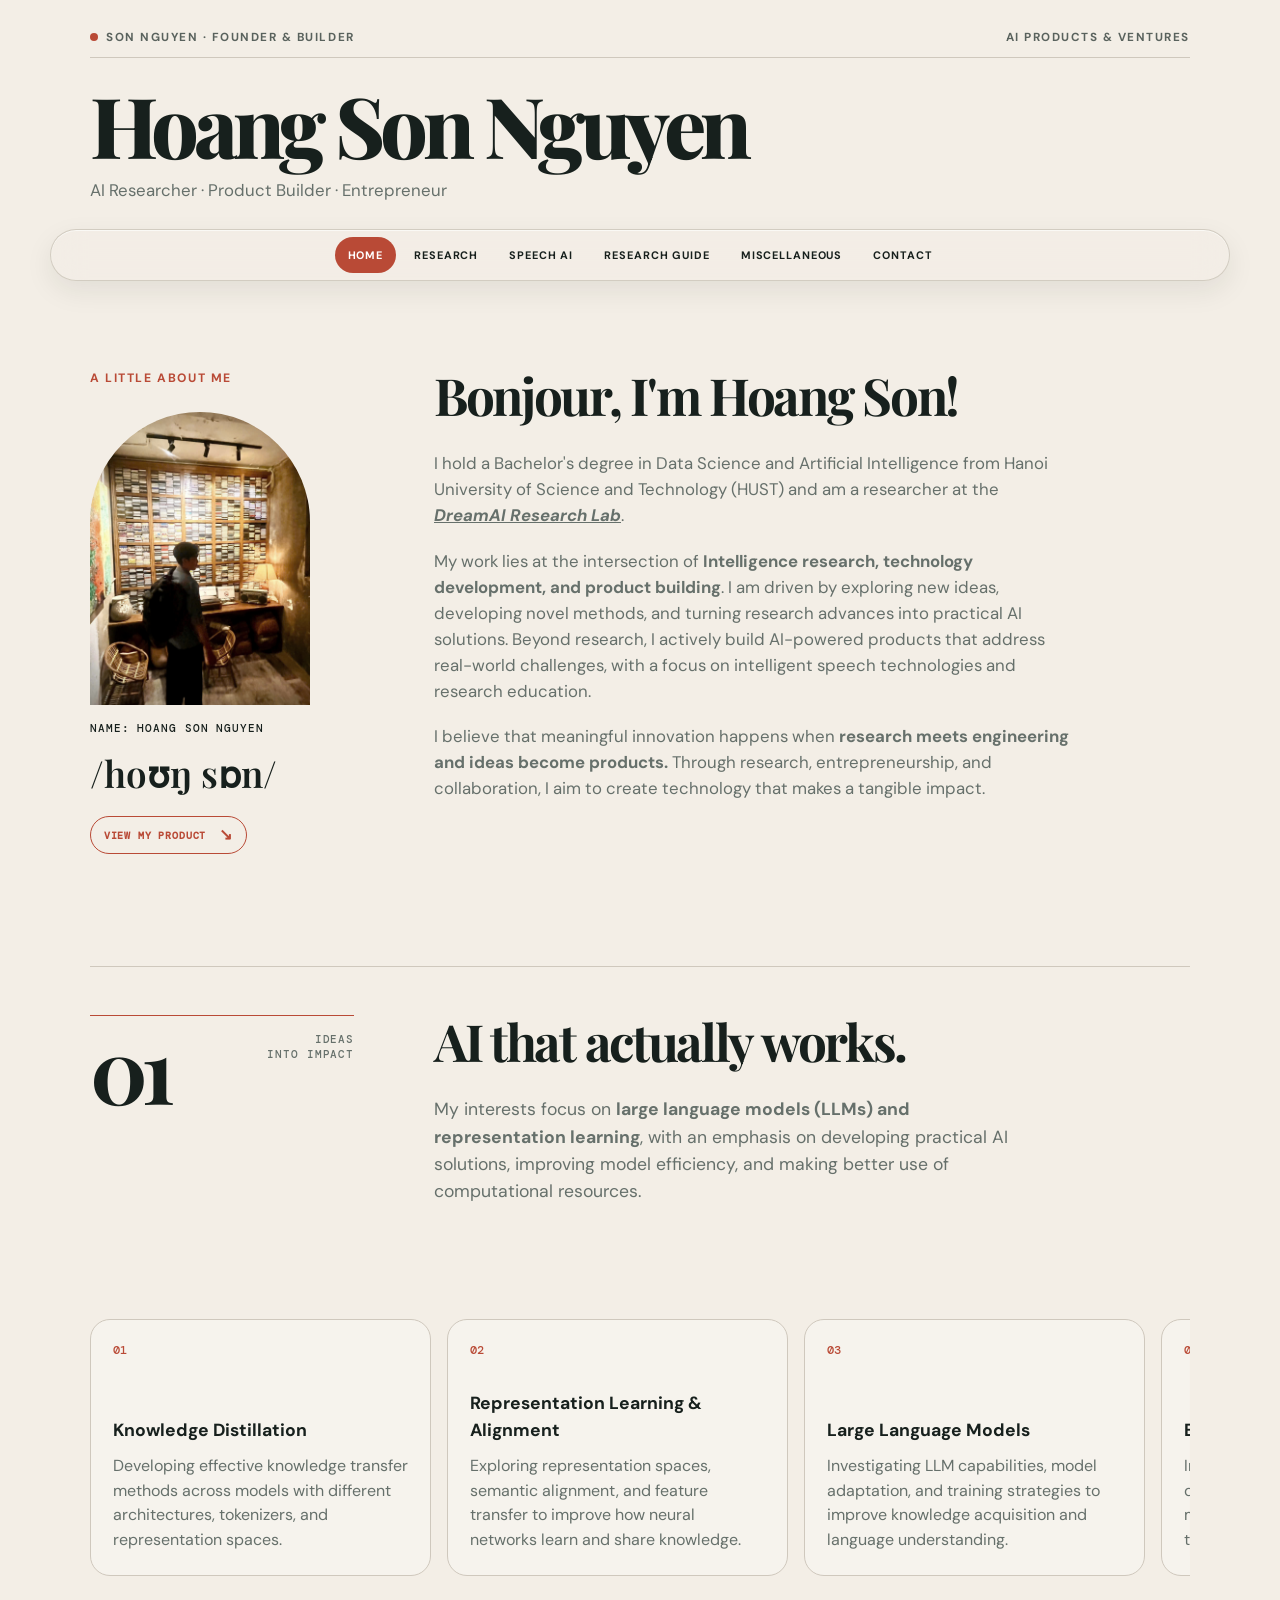
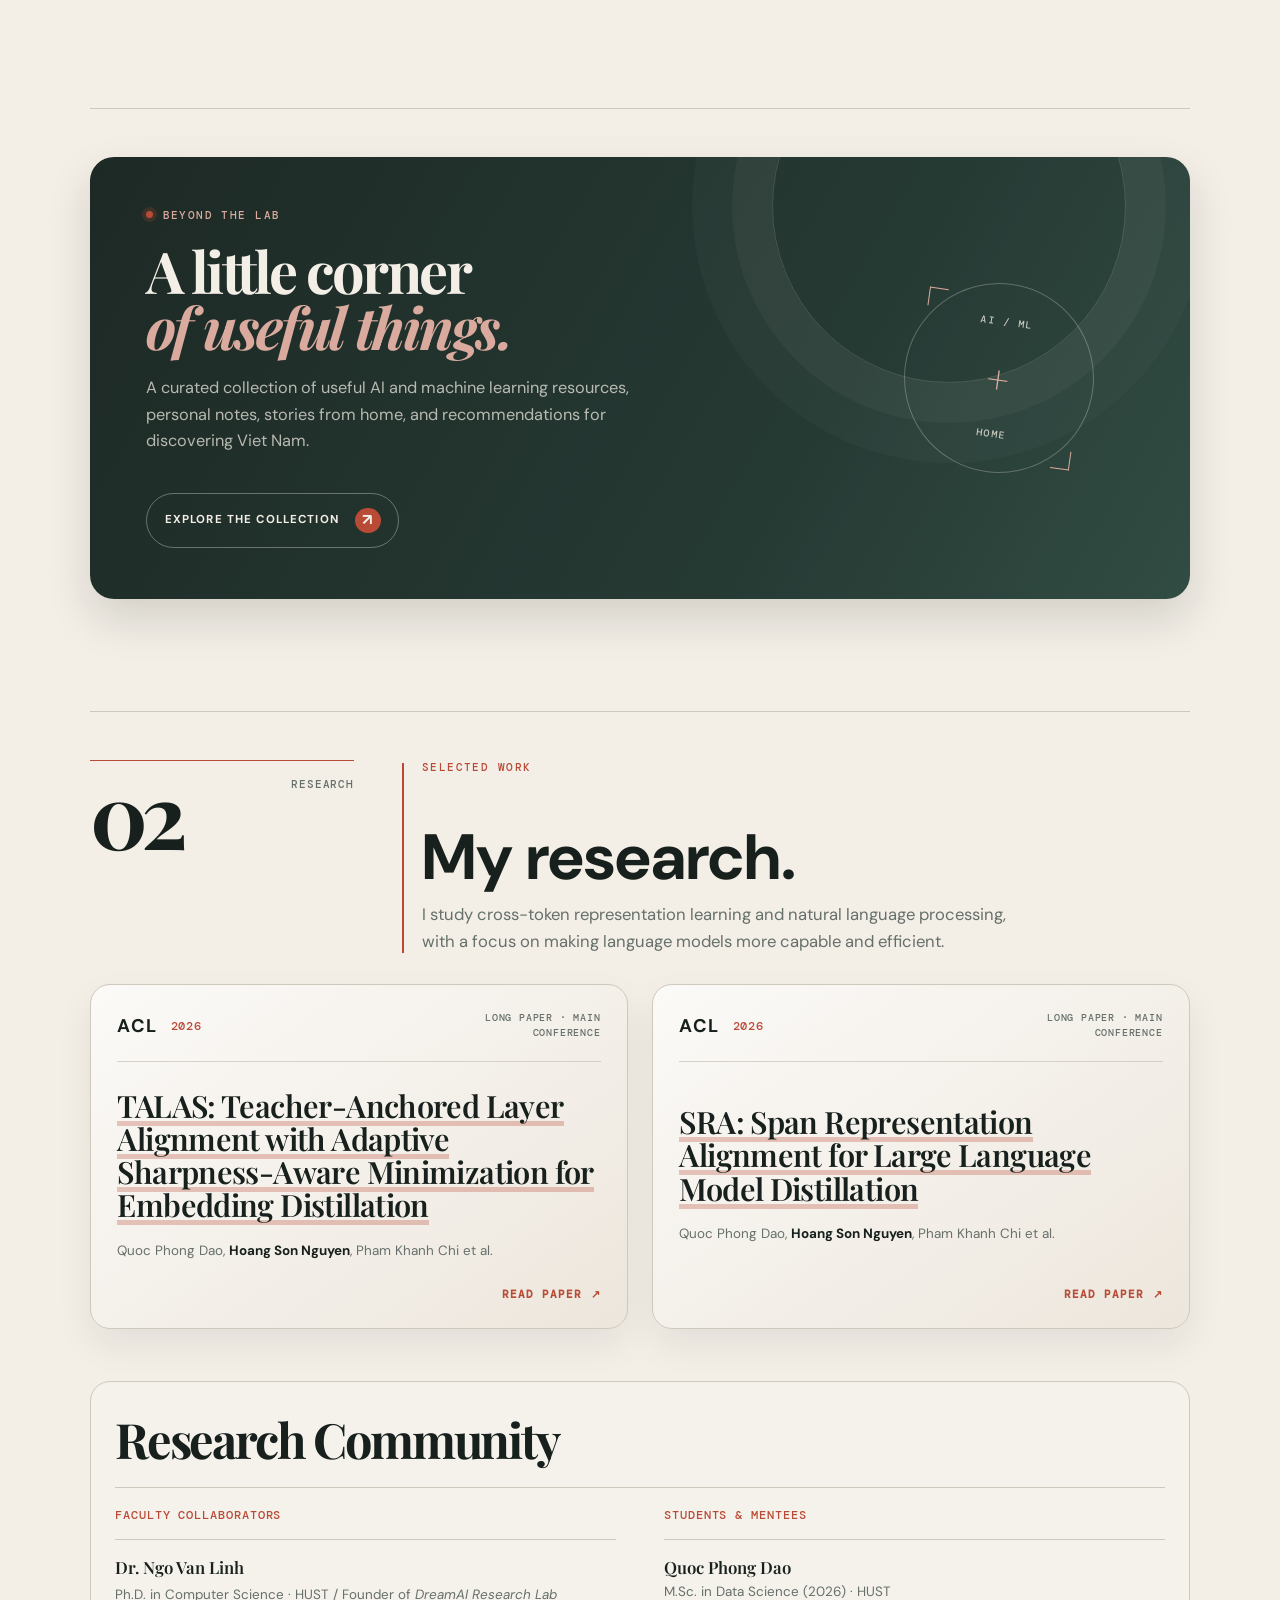
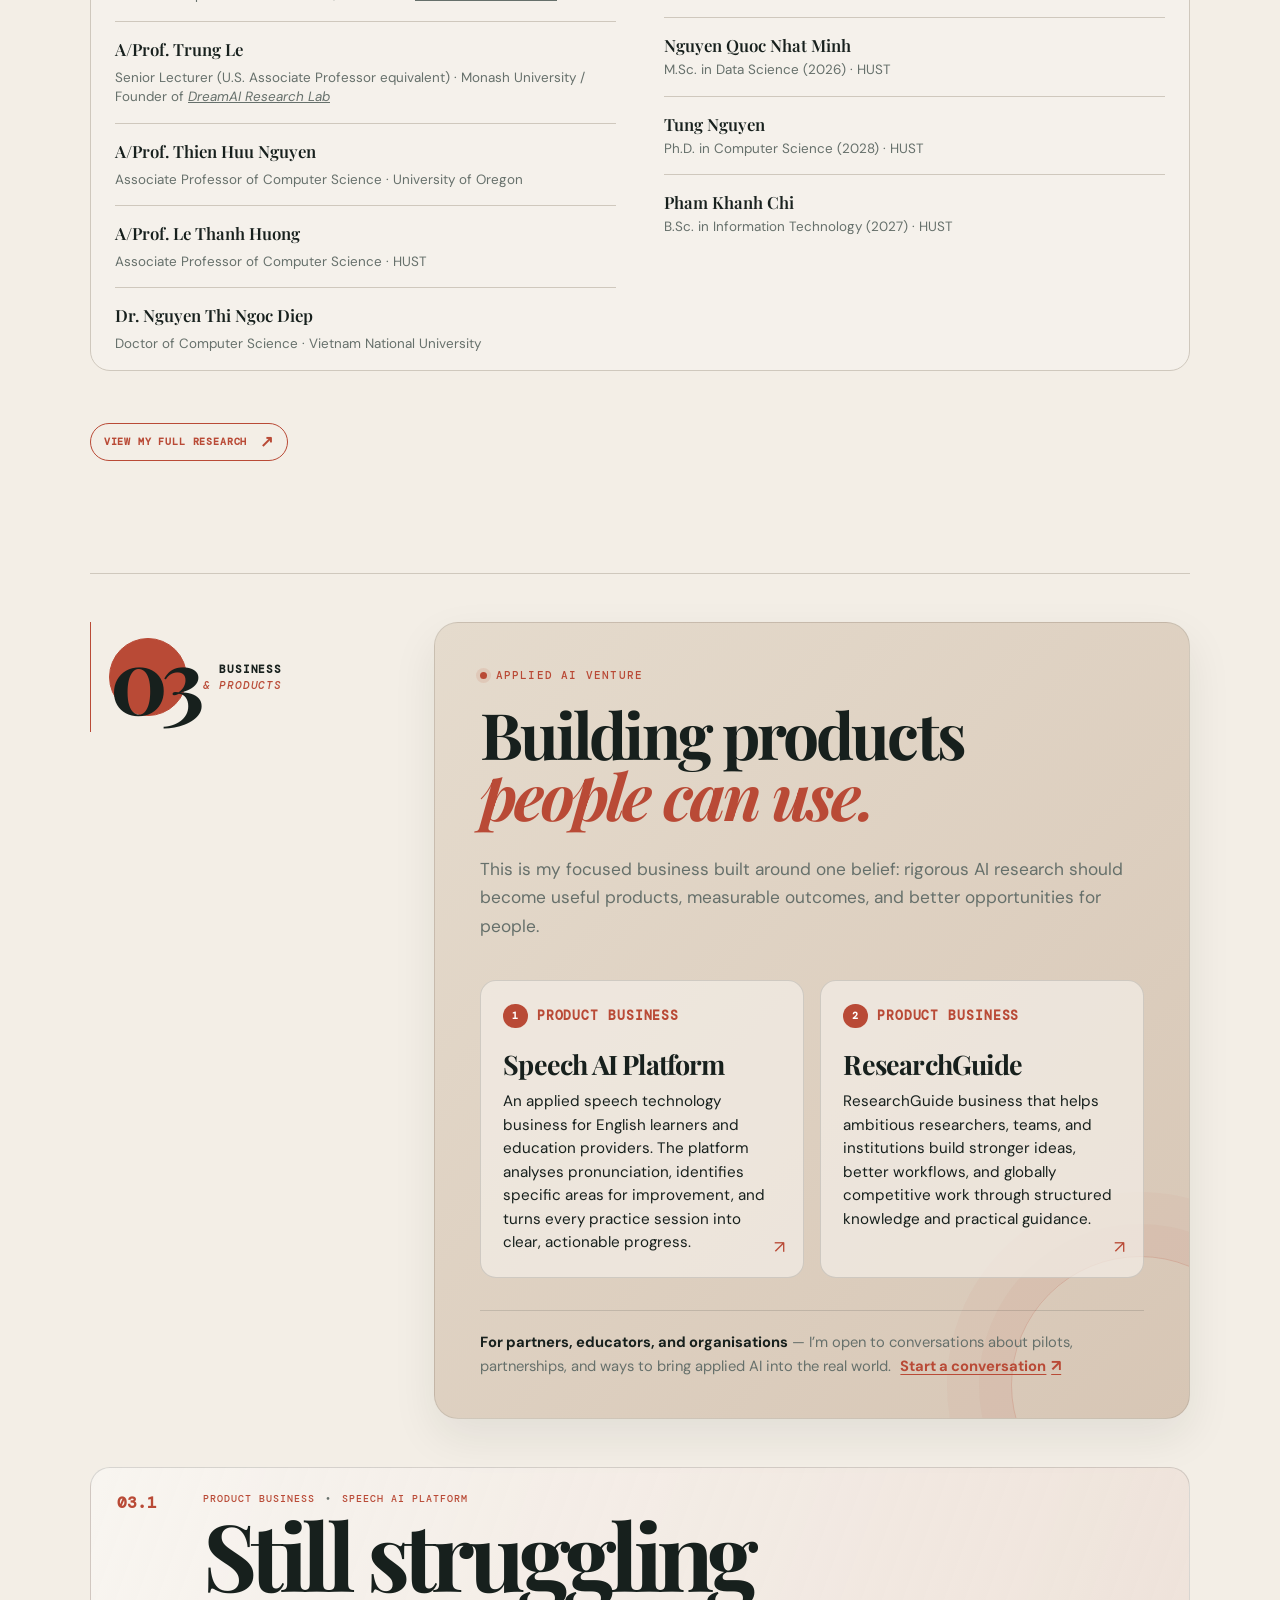
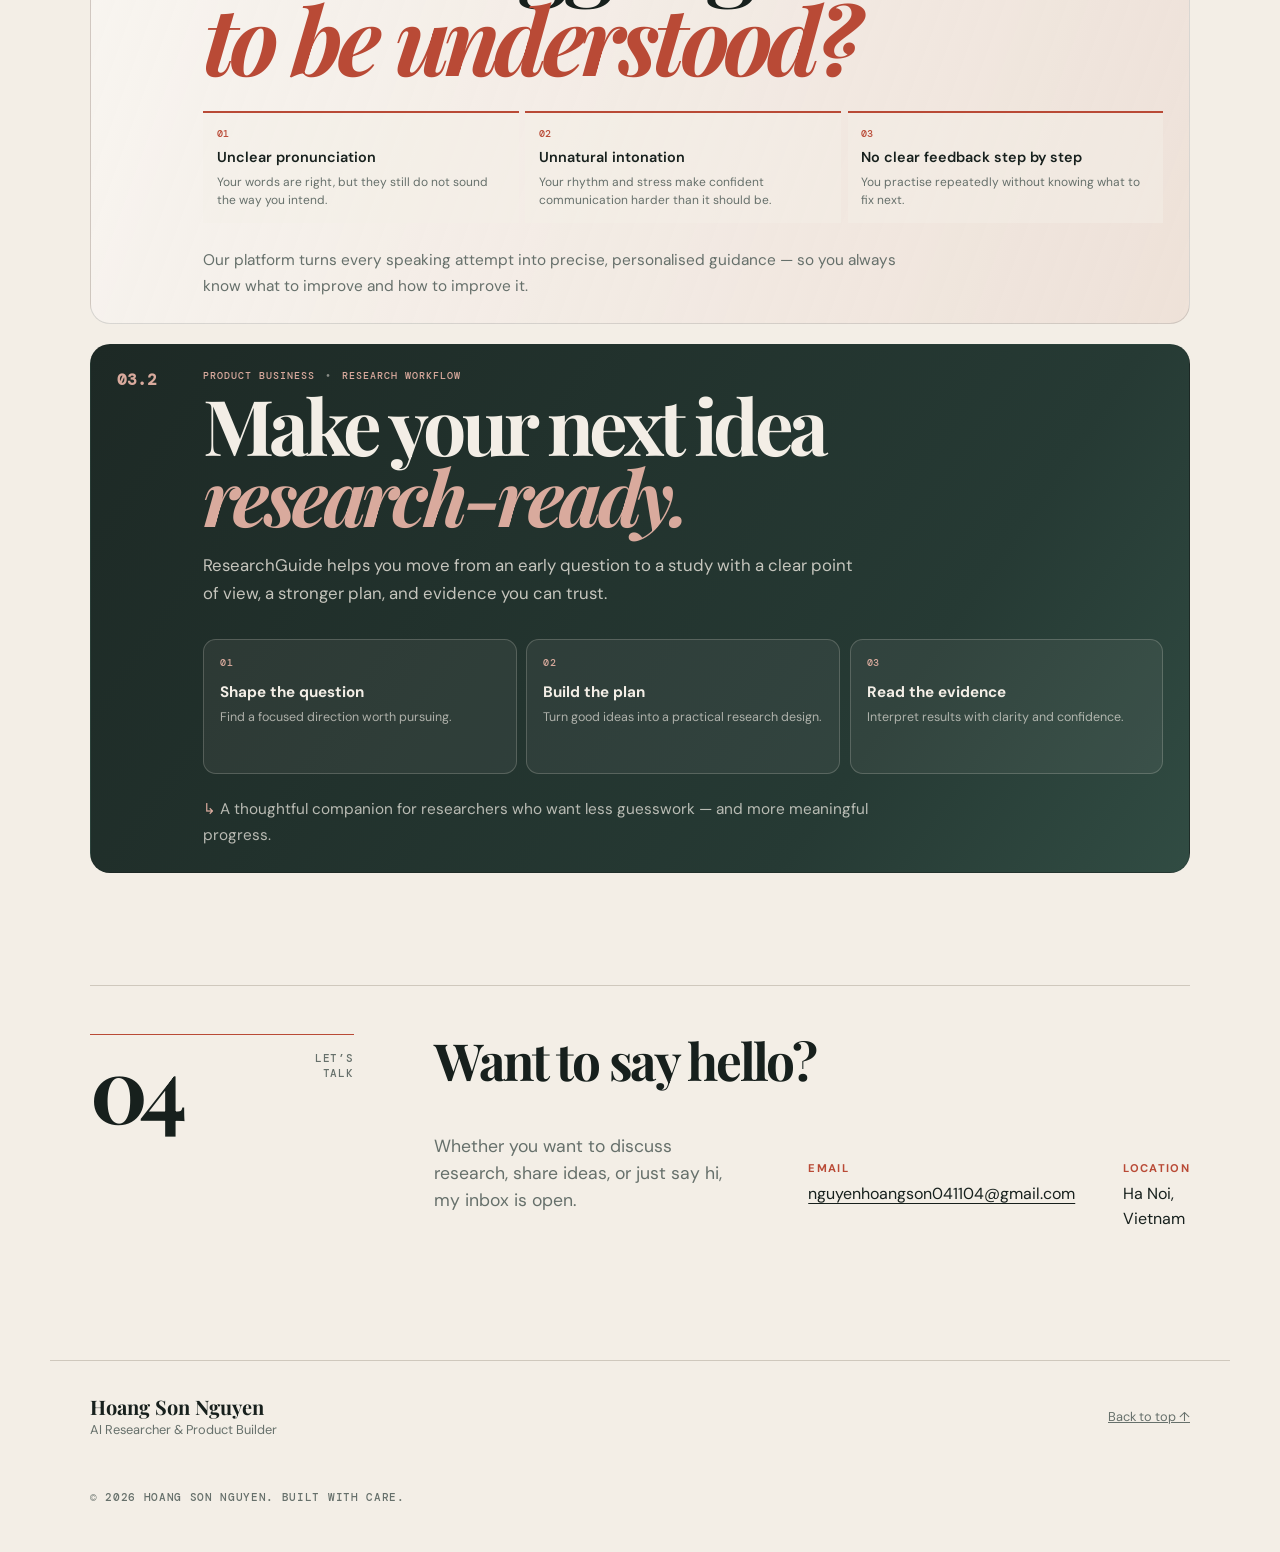
==== index.html @ a08ab70c "a" ====
<!doctype html>
<html lang="en">
  <head>
    <meta charset="UTF-8" />
    <meta name="viewport" content="width=device-width, initial-scale=1.0" />
    <meta name="description" content="Research portfolio of Hoang Son Nguyen" />
    <title>Hoang Son Nguyen — AI Researcher · Product Builder · Entrepreneur</title>
    <link rel="preconnect" href="https://fonts.googleapis.com" />
    <link rel="preconnect" href="https://fonts.gstatic.com" crossorigin />
    <link
      href="https://fonts.googleapis.com/css2?family=DM+Mono:wght@400;500&family=DM+Sans:wght@400;500;600;700&family=Playfair+Display:wght@600;700;800&display=swap"
      rel="stylesheet"
    />
    <link rel="stylesheet" href="styles.css?v=6" />
  </head>
  <body>
    <a class="skip-link" href="#main-content">Skip to content</a>
    <header class="site-header">
      <div class="topline">
        <span class="eyebrow"><i></i>SON NGUYEN · FOUNDER & BUILDER</span>
        <span class="date">AI Products & Ventures</span>
      </div>
      <div class="hero-heading">
        <div>
          <h1><a href="#main-content">Hoang Son Nguyen</a></h1>
          <p>AI Researcher · Product Builder · Entrepreneur</p>
        </div>
      </div>
    </header>
    <nav class="menu" aria-label="Main navigation">
      <a href="#main-content">Home</a>
      <a href="research.html">Research</a>
      <a href="speechAI.html">Speech AI</a>
      <a href="research_guide.html">Research Guide</a>
      <a href="miscellaneous.html">Miscellaneous</a>
      <a href="#contact">Contact</a>
    </nav>

    <main id="main-content">
      <section id="about" class="intro section-grid">
        <div class="about-label">
          <div class="section-label">A little about me</div>
          <img class="profile-photo" src="image/anh_dai_dien.jpg" alt="Portrait of Hoang Son Nguyen" />
          <div class="name-card">
            <span>Name: Hoang Son Nguyen</span>
            <strong>/hoʊŋ sɒn/</strong>
            <a class="product-button" href="#updates">View my product <span>↘</span></a>
          </div>
        </div>
        <div class="intro-main">
          <div class="intro-copy">
            <h2>Bonjour, I'm Hoang Son!</h2>
            <p>
  I hold a Bachelor's degree in Data Science and Artificial Intelligence from Hanoi University of Science and Technology (HUST) and am a researcher at the 
  <a href="https://dream-ai-lab.github.io/" target="_blank" rel="noopener noreferrer"><strong><em><u>DreamAI Research Lab</u></em></strong></a>.
</p>
            <p>My work lies at the intersection of <strong>Intelligence research, technology development, and product building</strong>. I am driven by exploring new ideas, developing novel methods, and turning research advances into practical AI solutions. Beyond research, I actively build AI-powered products that address real-world challenges, with a focus on intelligent speech technologies and research education.</p>
            <p>I believe that meaningful innovation happens when <strong>research meets engineering and ideas become products.</strong> Through research, entrepreneurship, and collaboration, I aim to create technology that makes a tangible impact.</p>
            <div class="link-row">
              <!-- <a class="arrow-link" href="#research">See what I’m working on <span>↗</span></a>
              <a class="text-link" id="cv" href="https://drive.google.com/file/d/1rCEJTAkKAEs0G7Fh8kxTbximaKol9ccP/view?usp=sharing" download>View my CV</a> -->
            </div>
          </div>
        </div>
      </section>

      <section id="research" class="research section-grid scroll-reveal">
        <div class="section-aside">
          <div class="section-marker" aria-hidden="true">
            <strong>01</strong>
            <span>Ideas<br />into Impact</span>
          </div>
        </div>
        <div class="research-content">
          <h2>AI that actually works.</h2>
          <p class="lead">My interests focus on <strong>large language models (LLMs) and representation learning</strong>, with an emphasis on developing practical AI solutions, improving model efficiency, and making better use of computational resources.</p>
        </div>
        <div class="focus-list">
          <article>
            <span>01</span>
            <div>
              <h3>Knowledge Distillation</h3>
              <p>Developing effective knowledge transfer methods across models with different architectures, tokenizers, and representation spaces.</p>
            </div>
          </article>

          <article>
            <span>02</span>
            <div>
              <h3>Representation Learning &amp; Alignment</h3>
              <p>Exploring representation spaces, semantic alignment, and feature transfer to improve how neural networks learn and share knowledge.</p>
            </div>
          </article>

          <article>
            <span>03</span>
            <div>
              <h3>Large Language Models</h3>
              <p>Investigating LLM capabilities, model adaptation, and training strategies to improve knowledge acquisition and language understanding.</p>
            </div>
          </article>

          <article>
            <span>04</span>
            <div>
              <h3>Efficient AI &amp; Model Optimization</h3>
              <p>Improving model efficiency through distillation, quantization, merging models, parameter-efficient fine-tuning, and resource-aware inference.</p>
            </div>
          </article>

          <article>
            <span>05</span>
            <div>
              <h3>Speech &amp; Language Technologies</h3>
              <p>Developing AI methods for speech assessment, pronunciation analysis, phonetic alignment, and intelligent language learning.</p>
            </div>
          </article>

          <article>
            <span>06</span>
            <div>
              <h3>Applied AI &amp; Intelligent Systems</h3>
              <p>Translating AI research into practical applications through intelligent systems that address real-world problems.</p>
            </div>
          </article>
        </div>
      </section>

      <section id="misc" class="misc section-grid">
        <div class="misc-card">
          <div class="misc-card-copy">
            <p class="misc-kicker"><span></span> Beyond the lab</p>
            <h2>A little corner<br /><em>of useful things.</em></h2>
            <p class="misc-description">A curated collection of useful AI and machine learning resources, personal notes, stories from home, and recommendations for discovering Viet Nam.</p>
            <a class="misc-cta" href="miscellaneous.html"><span>Explore the collection</span><strong>↗</strong></a>
          </div>
          <div class="misc-card-art" aria-hidden="true">
            <span>AI / ML</span>
            <strong>+</strong>
            <span>HOME</span>
          </div>
        </div>
      </section>

      <section id="research-publications" class="research-details section-grid scroll-reveal">
        <div class="section-aside">
          <div class="section-marker section-marker-research" aria-hidden="true">
            <strong>02</strong>
            <span>Research</span>
          </div>
        </div>
        <div class="research-details-content">
          <div class="research-publication-intro">
            <p class="research-kicker">Selected work</p>
            <h2 id="publications-title">My research.</h2>
            <p class="publication-note">I study cross-token representation learning and natural language processing, with a focus on making language models more capable and efficient.</p>
          </div><div class="research-paper-list">
  <article class="research-paper publication-card">
    <header class="paper-conference">
      <div>
        <strong>ACL</strong>
        <span>2026</span>
      </div>
      <span class="paper-type">Long paper · Main conference</span>
      <span class="paper-ranking">Ranked A* by the International CORE Ranking · Top 1 NLP conference</span>
    </header>
    <div class="research-paper-content">
      <h3><a href="https://aclanthology.org/2026.acl-long.1509/" target="_blank" rel="noopener noreferrer">TALAS: Teacher-Anchored Layer Alignment with Adaptive Sharpness-Aware Minimization for Embedding Distillation</a></h3>
      <p>Quoc Phong Dao, <strong>Hoang Son Nguyen</strong>, Pham Khanh Chi et al.</p>
    </div>
  </article>

  <article class="research-paper publication-card">
    <header class="paper-conference">
      <div>
        <strong>ACL</strong>
        <span>2026</span>
      </div>
      <span class="paper-type">Long paper · Main conference</span>
      <span class="paper-ranking">Ranked A* by the International CORE Ranking · Top 1 NLP conference</span>
    </header>
    <div class="research-paper-content">
      <h3><a href="https://aclanthology.org/2026.acl-long.1522/" target="_blank" rel="noopener noreferrer">SRA: Span Representation Alignment for Large Language Model Distillation</a></h3>
      <p>Quoc Phong Dao, <strong>Hoang Son Nguyen</strong>, Pham Khanh Chi et al.</p>
    </div>
  </article>
</div>

          <section class="research-subsection community-section" aria-labelledby="community-title">
            <h2 id="community-title">Research community</h2>
            <div class="community-grid">
              <div class="community-group">
                <p class="section-index">Faculty collaborators</p>
                <ul>
                  <li>
  <a href="https://soict.hust.edu.vn/ts-ngo-van-linh.html" target="_blank" rel="noopener noreferrer"><strong>Dr. Ngo Van Linh</strong></a>
  <span>Ph.D. in Computer Science · HUST / Founder of <a href="https://dream-ai-lab.github.io/" target="_blank" rel="noopener noreferrer"><em><u>DreamAI Research Lab</u></em></a></span>
</li>
<li>
  <a href="https://www.trungle.org/" target="_blank" rel="noopener noreferrer"><strong>A/Prof. Trung Le</strong></a>
  <span>Senior Lecturer (U.S. Associate Professor equivalent) · Monash University / Founder of <a href="https://dream-ai-lab.github.io/" target="_blank" rel="noopener noreferrer"><em><u>DreamAI Research Lab</u></em></a></span>
</li>
                  <li><a href="https://thienhuunguyen.github.io/" target="_blank" rel="noreferrer"><strong>A/Prof. Thien Huu Nguyen</strong></a><span>Associate Professor of Computer Science · University of Oregon</span></li>
                  <li><a href="https://users.soict.hust.edu.vn/huonglt/" target="_blank" rel="noreferrer"><strong>A/Prof. Le Thanh Huong</strong></a><span>Associate Professor of Computer Science · HUST</span></li>
                  <li><a href="https://scholar.google.com/citations?user=wn4c3z8AAAAJ" target="_blank" rel="noreferrer"><strong>Dr. Nguyen Thi Ngoc Diep</strong></a><span>Doctor of Computer Science · Vietnam National University</span></li>
                </ul>
              </div>
              <div class="community-group">
                <p class="section-index">Students &amp; mentees</p>
                <ul>
                  <li><strong>Quoc Phong Dao</strong><span>M.Sc. in Data Science (2026) · HUST</span></li>
                  <li><strong>Nguyen Quoc Nhat Minh</strong><span>M.Sc. in Data Science (2026) · HUST</span></li>
                  <li><strong>Tung Nguyen</strong><span>Ph.D. in Computer Science (2028) · HUST</span></li>
                  <li><strong>Pham Khanh Chi</strong><span>B.Sc. in Information Technology (2027) · HUST</span></li>
                </ul>
              </div>
            </div>
          </section>
          <a class="product-button research-button" href="research.html">View my full research <span>↗</span></a>
        </div>
      </section>

      <section id="updates" class="updates section-grid scroll-reveal">
        <div class="section-aside">
          <div class="section-marker section-marker-updates" aria-hidden="true">
            <strong>03</strong>
            <span><b>Business</b><em>&amp; products</em></span>
          </div>
        </div>
        <div class="updates-content">
          <div class="updates-kicker"><span></span> Applied AI venture</div>
          <h2>Building products<br /><em>people can use.</em></h2>
          <p class="subheading">This is my focused business built around one belief: rigorous AI research should become useful products, measurable outcomes, and better opportunities for people.</p>
          <div class="timeline">
            <article class="business-offering">
              <time><span>1</span> Product business</time>
              <h3>Speech AI Platform</h3>
              <p>An applied speech technology business for English learners and education providers. The platform analyses pronunciation, identifies specific areas for improvement, and turns every practice session into clear, actionable progress.</p>
            </article>
            <article class="business-offering">
              <time><span>2</span> Product business</time>
              <h3>ResearchGuide</h3>
              <p>ResearchGuide business that helps ambitious researchers, teams, and institutions build stronger ideas, better workflows, and globally competitive work through structured knowledge and practical guidance.</p>
            </article>
          </div>
          <p class="updates-footer"><strong>For partners, educators, and organisations</strong> — I’m open to conversations about pilots, partnerships, and ways to bring applied AI into the real world. <a href="#contact">Start a conversation <span>↗</span></a></p>
        </div>
        <div class="business-details">
          <section class="business-detail business-detail-speech" aria-labelledby="speech-business-title">
            <div class="business-detail-number">03.1</div>
            <div class="business-detail-body">
              <p class="business-detail-kicker">Product business <span>•</span> Speech AI Platform</p>
              <h3 id="speech-business-title">Still struggling<br /><em>to be understood?</em></h3>
              <div class="speech-problem-grid">
                <div><span class="speech-problem-index">01</span><strong>Unclear pronunciation</strong><p>Your words are right, but they still do not sound the way you intend.</p></div>
                <div><span class="speech-problem-index">02</span><strong>Unnatural intonation</strong><p>Your rhythm and stress make confident communication harder than it should be.</p></div>
                <div><span class="speech-problem-index">03</span><strong>No clear feedback step by step</strong><p>You practise repeatedly without knowing what to fix next.</p></div>
              </div>
              <p class="business-detail-description">Our platform turns every speaking attempt into precise, personalised guidance — so you always know what to improve and how to improve it.</p>
            </div>
          </section>
          <section class="business-detail business-detail-research" aria-labelledby="research-business-title">
            <div class="business-detail-number">03.2</div>
            <div class="business-detail-body">
              <p class="business-detail-kicker">Product business <span>•</span> Research workflow</p>
              <h3 id="research-business-title">Make your next idea<br /><em>research-ready.</em></h3>
              <p class="research-detail-intro">ResearchGuide helps you move from an early question to a study with a clear point of view, a stronger plan, and evidence you can trust.</p>
              <div class="research-pillar-grid">
                <div><span>01</span><strong>Shape the question</strong><p>Find a focused direction worth pursuing.</p></div>
                <div><span>02</span><strong>Build the plan</strong><p>Turn good ideas into a practical research design.</p></div>
                <div><span>03</span><strong>Read the evidence</strong><p>Interpret results with clarity and confidence.</p></div>
              </div>
              <p class="business-detail-description">A thoughtful companion for researchers who want less guesswork — and more meaningful progress.</p>
            </div>
          </section>
        </div>
      </section>

      <section id="contact" class="contact section-grid">
        <div class="section-aside">
          <div class="section-marker" aria-hidden="true">
            <strong>04</strong>
            <span>Let’s<br />talk</span>
          </div>
        </div>
        <div class="contact-copy">
          <h2>Want to say hello?</h2>
          <p>Whether you want to discuss research, share ideas, or just say hi, my inbox is open.</p>
          <div class="contact-details"><div><span>Email</span><a href="mailto:nguyehoangson041104@gmail.com">nguyenhoangson041104@gmail.com</a></div><div><span>Location</span><p>Ha Noi, Vietnam</p></div></div>
        </div>
      </section>
    </main>

    <footer>
      <div><strong>Hoang Son Nguyen</strong><span>AI Researcher & Product Builder</span></div>
      <a href="#main-content">Back to top ↑</a>
      <p>© 2026 Hoang Son Nguyen. Built with care.</p>
    </footer>
    <script src="script.js?v=4"></script>
  </body>
</html>
---- styles.css ----
:root{--ink:#17201d;--muted:#66706b;--cream:#f3eee6;--line:#cfc8bd;--accent:#b94a36;--max:1180px}
*{box-sizing:border-box}html{scroll-behavior:smooth}body{margin:0;background:var(--cream);color:var(--ink);font-family:"DM Sans",sans-serif;font-size:16px;line-height:1.55}a{color:inherit;text-decoration:none}.skip-link{position:absolute;left:1rem;top:-4rem;background:var(--ink);color:var(--cream);padding:.5rem 1rem;z-index:10}.skip-link:focus{top:1rem}
.site-header,main,footer{max-width:var(--max);margin:auto}.site-header{padding:1.75rem 2.5rem 0}.topline{border-bottom:1px solid var(--line);display:flex;justify-content:space-between;padding-bottom:.7rem;text-transform:uppercase;letter-spacing:.13em;font-weight:700;font-size:.73rem;color:#59625d}.eyebrow i{display:inline-block;width:8px;height:8px;background:var(--accent);border-radius:50%;margin-right:.5rem}.hero-heading{display:flex;justify-content:space-between;align-items:flex-start;padding:1.7rem 0 0}.hero-heading h1{font:800 clamp(3rem,7vw,5.25rem)/.95 "Playfair Display",serif;letter-spacing:-.06em;margin:0}.hero-heading h1 a:hover{color:var(--accent)}.hero-heading p{color:var(--muted);font-size:1.05rem;margin:.75rem 0 0}.hero-heading p span{padding:0 .7rem}.hero-heading p a{font-weight:600;color:var(--ink)}.menu{position:sticky;top:.8rem;z-index:20;display:flex;gap:.35rem;justify-content:center;align-items:center;width:calc(100% - 5rem);max-width:var(--max);padding:.45rem;margin:1.6rem auto 0;border:1px solid rgba(207,200,189,.9);border-radius:999px;background:rgba(243,238,230,.78);box-shadow:0 10px 28px rgba(23,32,29,.08),inset 0 1px rgba(255,255,255,.6);backdrop-filter:blur(16px);-webkit-backdrop-filter:blur(16px);white-space:nowrap;transition:box-shadow .25s ease,background .25s ease}.menu a{font-size:.68rem;font-weight:700;text-transform:uppercase;letter-spacing:.08em;padding:.6rem .8rem;border-radius:999px;transition:background .2s ease,color .2s ease,transform .2s ease}.menu a:hover{background:var(--ink);color:var(--cream);transform:translateY(-1px)}.menu a.active{background:var(--accent);color:#fff}.menu a.active:hover{background:var(--ink)}.arrow-link:hover,.text-link:hover{color:var(--accent)}
main{padding:5.5rem 2.5rem 0}.section-grid{display:grid;grid-template-columns:24% 1fr;gap:5rem;border-top:1px solid var(--line);padding:3rem 0 7rem}.section-label{text-transform:uppercase;letter-spacing:.13em;font-weight:700;color:var(--accent);font-size:.76rem}.intro{border-top:0;padding-top:0}.about-label,.section-aside{display:flex;flex-direction:column;align-items:flex-start}.section-marker{border-top:1px solid var(--accent);padding-top:1rem;width:100%;display:flex;align-items:flex-start;justify-content:space-between;color:var(--muted)}.section-marker strong{font:700 clamp(4rem,7vw,6.5rem)/.8 "Playfair Display",serif;letter-spacing:-.08em;color:var(--ink)}.section-marker span{font:500 .68rem/1.35 "DM Mono",monospace;text-transform:uppercase;letter-spacing:.08em;text-align:right}.intro-main{display:block}.intro-copy{max-width:640px}.intro h2,.research h2,.updates h2,.misc h2,.contact h2{font:700 clamp(2.2rem,4vw,4rem)/1.02 "Playfair Display",serif;letter-spacing:-.045em;margin:0 0 1.8rem}.intro-copy p{color:var(--muted);font-size:1.05rem;margin:0 0 1.2rem}.link-row{display:flex;align-items:center;gap:2rem;margin-top:2.5rem}.arrow-link,.text-link{font-size:.77rem;text-transform:uppercase;letter-spacing:.1em;font-weight:700}.arrow-link span{font-size:1.1rem;margin-left:.45rem}.text-link{border-bottom:1px solid var(--ink);padding-bottom:.25rem}.name-card{display:flex;flex-direction:column;gap:.8rem;margin-top:1rem;text-transform:uppercase;font:500 .7rem "DM Mono",monospace;letter-spacing:.08em}.profile-photo,.section-photo{width:100%;max-width:220px;aspect-ratio:3/4;object-fit:cover;object-position:center;border-radius:110px 110px 0 0;filter:saturate(.8);margin-top:1.5rem}.section-photo{margin-top:1.7rem}.name-card strong{font:600 2.3rem "Playfair Display",serif;text-transform:none;letter-spacing:0}.research-content{max-width:710px}.lead,.subheading,.misc-card>p,.contact-copy>p{font-size:1.1rem;color:var(--muted);max-width:600px}.focus-list{grid-column:1/-1;display:flex;gap:1rem;width:calc(100% + 0px);margin-top:1rem;padding:0 0 1.25rem;overflow-x:auto;scroll-snap-type:x mandatory;overscroll-behavior-x:contain;scrollbar-color:var(--accent) transparent;scrollbar-width:thin}.focus-list article{flex:0 0 min(31%,360px);min-height:250px;display:flex;flex-direction:column;justify-content:space-between;gap:2rem;padding:1.35rem;border:1px solid var(--line);border-radius:1.25rem;background:rgba(255,255,255,.25);scroll-snap-align:start}.focus-list article>span{font:500 .75rem "DM Mono",monospace;color:var(--accent)}.focus-list h3{margin:0 0 .6rem;font-size:1.1rem}.focus-list p{margin:0;color:var(--muted)}.timeline{margin-top:2.5rem}.timeline>div,.older-updates>div{display:grid;grid-template-columns:100px 1fr;gap:1.5rem;border-top:1px solid var(--line);padding:1.25rem 0}.timeline time,.older-updates time{font:500 .8rem "DM Mono",monospace}.timeline p,.older-updates p{margin:0}.timeline a{color:var(--accent);text-decoration:underline}.older-button{margin-top:1.5rem;border:0;background:none;padding:0;text-transform:uppercase;letter-spacing:.1em;font-weight:700;font-size:.75rem;cursor:pointer}.older-button span{font-size:1.1rem;margin-left:.3rem}.older-updates{margin-top:1.5rem}.misc-card{grid-column:1/-1;width:100%;background:#e8e0d5;padding:3.5rem;min-height:315px;border-radius:1.5rem}.misc-card h2{margin-bottom:1.3rem}.misc-card>p{max-width:600px;margin-bottom:2.5rem}.contact{padding-bottom:8rem}.contact-copy{display:grid;grid-template-columns:1fr 1fr;column-gap:4rem}.contact-copy h2{grid-column:1/-1}.contact-copy>p{max-width:450px}.contact-details{display:flex;gap:3rem;align-self:end}.contact-details span{display:block;color:var(--accent);font-size:.7rem;text-transform:uppercase;letter-spacing:.12em;font-weight:700;margin-bottom:.3rem}.contact-details p,.contact-details a{margin:0}.contact-details a{text-decoration:underline;text-underline-offset:4px}footer{border-top:1px solid var(--line);padding:2rem 2.5rem 3rem;display:grid;grid-template-columns:1fr auto;gap:.6rem}footer div{display:flex;flex-direction:column}footer strong{font:700 1.25rem "Playfair Display",serif}footer span,footer p,footer a{color:var(--muted);font-size:.8rem}footer a{text-decoration:underline;align-self:center}footer p{grid-column:1/-1;margin:2.5rem 0 0;font:500 .7rem "DM Mono",monospace;text-transform:uppercase;letter-spacing:.06em}
.section-marker-updates{border-top:0;border-left:1px solid var(--accent);padding:0 0 0 1.15rem;gap:1rem;align-items:center;justify-content:flex-start;min-height:110px}.section-marker-updates strong{display:grid;place-items:center;width:78px;height:78px;border:1px solid var(--accent);border-radius:50%;background:var(--accent);color:var(--cream);font:700 2.45rem/.9 "Playfair Display",serif;letter-spacing:-.08em}.section-marker-updates span{display:flex;flex-direction:column;gap:.1rem;text-align:left;text-transform:none;letter-spacing:0;font:400 1.15rem/1.05 "Playfair Display",serif;color:var(--ink)}.section-marker-updates b{font-weight:700}.section-marker-updates em{font-style:italic;color:var(--accent)}.section-marker strong{font:700 clamp(4rem,7vw,6.5rem)/.8 "Playfair Display",serif;letter-spacing:-.08em;color:var(--ink)}.section-marker span{font:500 .68rem/1.35 "DM Mono",monospace;text-transform:uppercase;letter-spacing:.08em;text-align:right}.intro-main{display:block}.intro-copy{max-width:640px}.intro h2,.research h2,.updates h2,.misc h2,.contact h2{font:700 clamp(2.2rem,4vw,4rem)/1.02 "Playfair Display",serif;letter-spacing:-.045em;margin:0 0 1.8rem}.intro-copy p{color:var(--muted);font-size:1.05rem;margin:0 0 1.2rem}.link-row{display:flex;align-items:center;gap:2rem;margin-top:2.5rem}.arrow-link,.text-link{font-size:.77rem;text-transform:uppercase;letter-spacing:.1em;font-weight:700}.arrow-link span{font-size:1.1rem;margin-left:.45rem}.text-link{border-bottom:1px solid var(--ink);padding-bottom:.25rem}.name-card{display:flex;flex-direction:column;gap:.8rem;margin-top:1rem;text-transform:uppercase;font:500 .7rem "DM Mono",monospace;letter-spacing:.08em}.profile-photo,.section-photo{width:100%;max-width:220px;aspect-ratio:3/4;object-fit:cover;object-position:center;border-radius:110px 110px 0 0;filter:saturate(.8);margin-top:1.5rem}.section-photo{margin-top:1.7rem}.name-card strong{font:600 2.3rem "Playfair Display",serif;text-transform:none;letter-spacing:0}.research-content{max-width:710px}.lead,.subheading,.misc-card>p,.contact-copy>p{font-size:1.1rem;color:var(--muted);max-width:600px}.focus-list{grid-column:1/-1;display:flex;gap:1rem;width:calc(100% + 0px);margin-top:1rem;padding:0 0 1.25rem;overflow-x:auto;scroll-snap-type:x mandatory;overscroll-behavior-x:contain;scrollbar-color:var(--accent) transparent;scrollbar-width:thin}.focus-list article{flex:0 0 min(31%,360px);min-height:250px;display:flex;flex-direction:column;justify-content:space-between;gap:2rem;padding:1.35rem;border:1px solid var(--line);border-radius:1.25rem;background:rgba(255,255,255,.25);scroll-snap-align:start}.focus-list article>span{font:500 .75rem "DM Mono",monospace;color:var(--accent)}.focus-list h3{margin:0 0 .6rem;font-size:1.1rem}.focus-list p{margin:0;color:var(--muted)}.timeline{margin-top:2.5rem}.timeline>div,.older-updates>div{display:grid;grid-template-columns:100px 1fr;gap:1.5rem;border-top:1px solid var(--line);padding:1.25rem 0}.timeline time,.older-updates time{font:500 .8rem "DM Mono",monospace}.timeline p,.older-updates p{margin:0}.timeline a{color:var(--accent);text-decoration:underline}.older-button{margin-top:1.5rem;border:0;background:none;padding:0;text-transform:uppercase;letter-spacing:.1em;font-weight:700;font-size:.75rem;cursor:pointer}.older-button span{font-size:1.1rem;margin-left:.3rem}.older-updates{margin-top:1.5rem}.misc-card{background:#e8e0d5;padding:3.5rem;min-height:315px}.misc-card h2{margin-bottom:1.3rem}.misc-card>p{max-width:460px;margin-bottom:2.5rem}.contact{padding-bottom:8rem}.contact-copy{display:grid;grid-template-columns:1fr 1fr;column-gap:4rem}.contact-copy h2{grid-column:1/-1}.contact-copy>p{max-width:450px}.contact-details{display:flex;gap:3rem;align-self:end}.contact-details span{display:block;color:var(--accent);font-size:.7rem;text-transform:uppercase;letter-spacing:.12em;font-weight:700;margin-bottom:.3rem}.contact-details p,.contact-details a{margin:0}.contact-details a{text-decoration:underline;text-underline-offset:4px}footer{border-top:1px solid var(--line);padding:2rem 2.5rem 3rem;display:grid;grid-template-columns:1fr auto;gap:.6rem}footer div{display:flex;flex-direction:column}footer strong{font:700 1.25rem "Playfair Display",serif}footer span,footer p,footer a{color:var(--muted);font-size:.8rem}footer a{text-decoration:underline;align-self:center}footer p{grid-column:1/-1;margin:2.5rem 0 0;font:500 .7rem "DM Mono",monospace;text-transform:uppercase;letter-spacing:.06em}
.updates-content{position:relative;isolation:isolate;width:100%;overflow:hidden;border:1px solid rgba(23,32,29,.1);border-radius:1.5rem;background:linear-gradient(135deg,#e9e1d6 0%,#ded4c6 100%);box-shadow:0 18px 45px rgba(23,32,29,.08);padding:2.6rem 2.6rem 2.35rem}.updates-content::after{position:absolute;z-index:-1;right:-5rem;bottom:-6rem;width:16rem;height:16rem;border:1px solid rgba(185,74,54,.22);border-radius:50%;box-shadow:0 0 0 2rem rgba(185,74,54,.04),0 0 0 4rem rgba(185,74,54,.035);content:""}.updates-kicker{display:flex;align-items:center;gap:.55rem;margin-bottom:1.3rem;color:var(--accent);font:500 .68rem "DM Mono",monospace;letter-spacing:.11em;text-transform:uppercase}.updates-kicker span{width:7px;height:7px;border-radius:50%;background:var(--accent);box-shadow:0 0 0 4px rgba(185,74,54,.12)}.updates-content h2{margin-bottom:1rem}.updates-content h2 em{color:var(--accent);font-style:italic}.updates-content .subheading{margin:0;max-width:560px}.timeline{display:grid;width:100%;grid-template-columns:repeat(2,minmax(0,1fr));gap:1rem;margin-top:2.2rem}.timeline>div{position:relative;display:block!important;grid-template-columns:1fr!important;min-height:175px;width:100%;border:1px solid rgba(23,32,29,.14);border-radius:1rem;background:rgba(243,238,230,.72);padding:1.25rem;transition:transform .2s ease,background .2s ease,box-shadow .2s ease}.timeline>div:hover{background:#f3eee6;box-shadow:0 12px 28px rgba(23,32,29,.1);transform:translateY(-4px)}.timeline>div::after{position:absolute;right:1.15rem;bottom:1rem;color:var(--accent);content:"↗";font-size:1.1rem;transition:transform .2s ease}.timeline>div:hover::after{transform:translate(2px,-2px)}.timeline time{display:flex;align-items:center;gap:.55rem;width:max-content;height:auto;margin:0 0 1.25rem;color:var(--ink);font:500 .68rem "DM Mono",monospace;letter-spacing:.04em;text-transform:uppercase}.timeline time span{display:grid;place-items:center;width:1.55rem;height:1.55rem;border-radius:50%;background:var(--accent);color:#fff;font-size:.62rem}.timeline p{max-width:32ch;margin:0;font-size:.92rem;line-height:1.55}.updates-footer{max-width:520px;margin:2rem 0 0;padding-top:1.25rem;border-top:1px solid rgba(23,32,29,.14);color:var(--muted);font-size:.92rem}.older-button{margin-top:1.8rem}.section-marker strong{font:700 clamp(4rem,7vw,6.5rem)/.8 "Playfair Display",serif;letter-spacing:-.08em;color:var(--ink)}.section-marker span{font:500 .68rem/1.35 "DM Mono",monospace;text-transform:uppercase;letter-spacing:.08em;text-align:right}.intro-main{display:block}.intro-copy{max-width:640px}.intro h2,.research h2,.updates h2,.misc h2,.contact h2{font:700 clamp(2.2rem,4vw,4rem)/1.02 "Playfair Display",serif;letter-spacing:-.045em;margin:0 0 1.8rem}.intro-copy p{color:var(--muted);font-size:1.05rem;margin:0 0 1.2rem}.link-row{display:flex;align-items:center;gap:2rem;margin-top:2.5rem}.arrow-link,.text-link{font-size:.77rem;text-transform:uppercase;letter-spacing:.1em;font-weight:700}.arrow-link span{font-size:1.1rem;margin-left:.45rem}.text-link{border-bottom:1px solid var(--ink);padding-bottom:.25rem}.name-card{display:flex;flex-direction:column;gap:.8rem;margin-top:1rem;text-transform:uppercase;font:500 .7rem "DM Mono",monospace;letter-spacing:.08em}.profile-photo,.section-photo{width:100%;max-width:220px;aspect-ratio:3/4;object-fit:cover;object-position:center;border-radius:110px 110px 0 0;filter:saturate(.8);margin-top:1.5rem}.section-photo{margin-top:1.7rem}.name-card strong{font:600 2.3rem "Playfair Display",serif;text-transform:none;letter-spacing:0}.research-content{max-width:710px}.lead,.subheading,.misc-card>p,.contact-copy>p{font-size:1.1rem;color:var(--muted);max-width:600px}.focus-list{grid-column:1/-1;display:flex;gap:1rem;width:calc(100% + 0px);margin-top:1rem;padding:0 0 1.25rem;overflow-x:auto;scroll-snap-type:x mandatory;overscroll-behavior-x:contain;scrollbar-color:var(--accent) transparent;scrollbar-width:thin}.focus-list article{flex:0 0 min(31%,360px);min-height:250px;display:flex;flex-direction:column;justify-content:space-between;gap:2rem;padding:1.35rem;border:1px solid var(--line);border-radius:1.25rem;background:rgba(255,255,255,.25);scroll-snap-align:start}.focus-list article>span{font:500 .75rem "DM Mono",monospace;color:var(--accent)}.focus-list h3{margin:0 0 .6rem;font-size:1.1rem}.focus-list p{margin:0;color:var(--muted)}.timeline{margin-top:2.5rem}.timeline>div,.older-updates>div{display:grid;grid-template-columns:100px 1fr;gap:1.5rem;border-top:1px solid var(--line);padding:1.25rem 0}.timeline time,.older-updates time{font:500 .8rem "DM Mono",monospace}.timeline p,.older-updates p{margin:0}.timeline a{color:var(--accent);text-decoration:underline}.older-button{margin-top:1.5rem;border:0;background:none;padding:0;text-transform:uppercase;letter-spacing:.1em;font-weight:700;font-size:.75rem;cursor:pointer}.older-button span{font-size:1.1rem;margin-left:.3rem}.older-updates{margin-top:1.5rem}.misc-card{background:#e8e0d5;padding:3.5rem;min-height:315px}.misc-card h2{margin-bottom:1.3rem}.misc-card>p{max-width:460px;margin-bottom:2.5rem}.contact{padding-bottom:8rem}.contact-copy{display:grid;grid-template-columns:1fr 1fr;column-gap:4rem}.contact-copy h2{grid-column:1/-1}.contact-copy>p{max-width:450px}.contact-details{display:flex;gap:3rem;align-self:end}.contact-details span{display:block;color:var(--accent);font-size:.7rem;text-transform:uppercase;letter-spacing:.12em;font-weight:700;margin-bottom:.3rem}.contact-details p,.contact-details a{margin:0}.contact-details a{text-decoration:underline;text-underline-offset:4px}footer{border-top:1px solid var(--line);padding:2rem 2.5rem 3rem;display:grid;grid-template-columns:1fr auto;gap:.6rem}footer div{display:flex;flex-direction:column}footer strong{font:700 1.25rem "Playfair Display",serif}footer span,footer p,footer a{color:var(--muted);font-size:.8rem}footer a{text-decoration:underline;align-self:center}footer p{grid-column:1/-1;margin:2.5rem 0 0;font:500 .7rem "DM Mono",monospace;text-transform:uppercase;letter-spacing:.06em}
@media(max-width:700px){.site-header,main,footer{padding-left:1.25rem;padding-right:1.25rem}.site-header{padding-top:1.25rem}.topline{font-size:.62rem}.date{display:none}.hero-heading{padding-top:1.4rem}.hero-heading h1{font-size:3.2rem}.hero-heading p{font-size:.82rem;max-width:260px}.hero-heading p span{padding:0 .25rem}.menu{width:calc(100% - 2.5rem);justify-content:center;gap:.25rem;flex-wrap:wrap;padding:.4rem;margin-top:1.2rem;white-space:normal}.menu a{font-size:.62rem;padding:.5rem .65rem}.section-grid{display:block;padding:2.5rem 0 5rem}.section-label{margin-bottom:0}.intro{padding-top:0}.intro-main{display:block}.intro h2,.research h2,.updates h2,.misc h2,.contact h2{font-size:2.65rem}.about-label{margin-bottom:2.5rem}.profile-photo,.section-photo{max-width:220px}.section-aside{margin-bottom:2.5rem}.section-marker{margin-top:1.5rem;max-width:220px}.section-marker strong{font-size:5rem}.section-marker-updates{min-height:82px;padding-left:.8rem;margin-top:0}.section-marker-updates strong{width:62px;height:62px;font-size:2rem}.section-marker-updates span{font-size:1rem}.name-card{margin-top:1rem;max-width:220px}.focus-list{margin-top:2rem}.focus-list article{flex-basis:min(82%,330px);grid-template-columns:42px 1fr;gap:.5rem}.updates-content{padding:1.5rem;border-radius:1.1rem}.updates-content::after{right:-7rem;bottom:-8rem}.timeline{grid-template-columns:1fr;gap:.75rem;margin-top:1.6rem}.timeline>div{min-height:0;padding:1rem}.timeline time{margin-bottom:.8rem}.timeline p{max-width:28ch}.updates-footer{margin-top:1.5rem}.misc-card{padding:2rem;min-height:0}.contact-copy{display:block}.contact-details{margin-top:2.5rem;display:block}.contact-details>div+div{margin-top:1.5rem}.link-row{gap:1rem;flex-wrap:wrap}footer{display:block}footer a{display:inline-block;margin-top:1.5rem}footer p{margin-top:2rem}}
/* Miscellaneous page */
.product-button{display:inline-flex;align-items:center;justify-content:space-between;gap:.8rem;width:max-content;margin-top:.35rem;padding:.65rem .8rem;border:1px solid var(--accent);border-radius:999px;color:var(--accent);font:700 .65rem "DM Mono",monospace;letter-spacing:.08em;text-transform:uppercase;transition:background .2s ease,color .2s ease,transform .2s ease}.product-button span{font-size:1rem;line-height:1}.product-button:hover{background:var(--accent);color:#fff;transform:translateY(-2px)}
.research-button{margin-top:1.5rem}
.business-offering{position:relative;min-height:205px;width:100%;border:1px solid rgba(23,32,29,.14);border-radius:1rem;background:rgba(243,238,230,.72);padding:1.4rem;transition:transform .2s ease,background .2s ease,box-shadow .2s ease}.business-offering:hover{background:#f3eee6;box-shadow:0 12px 28px rgba(23,32,29,.1);transform:translateY(-4px)}.business-offering::after{position:absolute;right:1.15rem;bottom:1rem;color:var(--accent);content:"↗";font-size:1.1rem}.business-offering time{margin-bottom:1.35rem}.business-offering h3{margin:0 0 .75rem;font:700 clamp(1.35rem,2.1vw,1.9rem)/1.05 "Playfair Display",serif;letter-spacing:-.03em}.business-offering p{max-width:34ch}
.business-details{grid-column:1/-1;display:grid;grid-template-columns:1fr;gap:1.25rem;margin-top:-2rem;padding-top:0}.business-detail{position:relative;display:grid;grid-template-columns:4.2rem minmax(0,1fr);align-items:start;gap:1.2rem;min-height:245px;padding:1.5rem 1.6rem;border:1px solid rgba(23,32,29,.14);border-radius:1.25rem;background:rgba(255,255,255,.28);transition:background .2s ease,border-color .2s ease,transform .2s ease,box-shadow .2s ease}.business-detail:hover{border-color:var(--accent);background:rgba(243,238,230,.72);box-shadow:0 14px 30px rgba(23,32,29,.08);transform:translateY(-4px)}.business-detail-number{color:var(--accent);font:700 1rem "DM Mono",monospace}.business-detail-kicker{margin:0 0 .45rem;color:var(--accent);font:500 .62rem "DM Mono",monospace;letter-spacing:.1em;text-transform:uppercase}.business-detail h3{margin:0 0 1.2rem;font:700 clamp(1.55rem,2.8vw,2.35rem)/1 "Playfair Display",serif;letter-spacing:-.03em}.business-detail-placeholder{margin:0;padding:1rem;border:1px dashed rgba(102,112,107,.45);border-radius:.7rem;color:var(--muted);font-size:.82rem;line-height:1.55}.business-detail-placeholder::first-letter{color:var(--accent)}
.business-detail-speech{background:linear-gradient(110deg,rgba(255,255,255,.42),rgba(217,170,157,.18))}.business-detail-speech .business-detail-kicker span{color:var(--muted);padding:0 .2rem}.business-detail-speech h3{font-size:clamp(2rem,4vw,3.8rem);line-height:.98}.business-detail-speech h3 em{color:var(--accent);font-style:italic}.business-detail-description{max-width:680px;margin:1.5rem 0 0;color:var(--muted);font-size:1.06rem;line-height:1.7}.speech-problem-grid{display:grid;grid-template-columns:repeat(3,minmax(0,1fr));gap:.8rem;margin-top:2rem}.speech-problem-grid>div{display:flex;flex-direction:column;gap:.55rem;min-height:145px;padding:1rem;border-top:2px solid var(--accent);background:rgba(243,238,230,.48)}.speech-problem-index{color:var(--accent);font:500 .65rem "DM Mono",monospace}.speech-problem-grid strong{font:600 1rem/1.15 "DM Sans",sans-serif}.speech-problem-grid p{margin:0;color:var(--muted);font-size:.82rem;line-height:1.45}
@media (max-width:700px){.business-offering{min-height:0;padding:1rem}.business-offering h3{font-size:1.65rem}}
.business-offering time{color:var(--accent);font-weight:700;letter-spacing:.07em}.business-offering h3{margin-top:.15rem}.business-offering p{max-width:38ch;line-height:1.55}
@media (max-width:700px){.business-details{grid-template-columns:1fr;margin-top:0;padding-top:0}.business-detail{grid-template-columns:3.3rem minmax(0,1fr);gap:.8rem;padding:1rem;min-height:190px}.business-detail-placeholder{font-size:.78rem}}
.business-detail-speech h3{max-width:760px;font-size:clamp(2.4rem,8vw,5.8rem);line-height:.9;letter-spacing:-.06em}.business-detail-description{max-width:720px;font-size:.96rem}.speech-problem-grid{gap:.4rem}.speech-problem-grid>div{min-height:0;padding:.85rem}.speech-problem-grid strong{font-size:.9rem}.speech-problem-grid p{font-size:.75rem}
@media (max-width:700px){.speech-problem-grid{grid-template-columns:1fr;margin-top:1.5rem}.speech-problem-grid>div{min-height:0}.business-detail-description{margin-top:1.2rem}}
.misc-page .menu a.active{background:var(--accent);color:#fff}.misc-reference{max-width:var(--max);padding:6rem 2.5rem 7rem}.misc-reference-header{max-width:760px;margin-bottom:4.5rem}.misc-reference-header h2{font:700 clamp(2.8rem,5vw,5rem)/1 "Playfair Display",serif;letter-spacing:-.05em;margin:0 0 1.4rem}.misc-reference-header p{max-width:620px;color:var(--muted);font-size:1.08rem}.misc-reference-section{max-width:760px;margin-bottom:4.5rem}.misc-reference-section h3{font:700 2rem/1.1 "Playfair Display",serif;margin:0 0 1.5rem}.resource-list{list-style:none;padding:0;margin:0;border-top:1px solid var(--line)}.resource-list li{padding:1rem 0;border-bottom:1px solid var(--line)}.resource-list a{display:inline;color:var(--ink);text-decoration:underline;text-decoration-color:var(--accent);text-underline-offset:3px}.resource-list a:hover{color:var(--accent)}.resource-list span{display:block;color:var(--muted);font-size:.9rem;margin-top:.25rem}.resource-note{color:var(--muted);font-size:.88rem;margin:1.5rem 0 0}.topic-list{display:grid;gap:1.3rem}.topic-list article{border-bottom:1px solid var(--line);padding-bottom:1.3rem}.topic-list h4{font:600 1.2rem/1.1 "Playfair Display",serif;margin:0 0 .4rem}.topic-list p{color:var(--muted);margin:0}.misc-page footer{margin-top:1rem}@media(max-width:700px){.misc-reference{padding:3.5rem 1.25rem 5rem}.misc-reference-header{margin-bottom:3.5rem}.misc-reference-header h2{font-size:2.65rem}.misc-reference-section{margin-bottom:3.5rem}}
/* Research publications */
.research-details-content{min-width:0}.section-marker-research{border-top:0;border-left:1px solid var(--accent);padding:0 0 0 1.15rem;min-height:110px;align-items:flex-start;justify-content:flex-start}.section-marker-research strong{font-size:clamp(4rem,7vw,6.5rem)}.section-marker-research span{margin-left:auto;padding-top:.45rem}.research-subsection{border-top:1px solid var(--line);padding-top:1.35rem}.research-subsection:first-child{border-top:0;padding-top:0}.research-subsection h2{font:700 clamp(2rem,3.8vw,3.5rem)/1.02 "Playfair Display",serif;letter-spacing:-.045em;text-transform:capitalize;margin:0 0 .7rem}.publication-note{color:var(--muted);margin:0 0 2.2rem}.publication-note a{color:var(--accent);text-decoration:underline;text-underline-offset:3px}.research-paper-list{border-top:1px solid var(--line)}.research-paper{border-bottom:1px solid var(--line);padding:1.35rem 0 1.55rem}.paper-conference{display:flex;justify-content:space-between;align-items:flex-start;gap:1.5rem;color:var(--muted);font:500 .72rem "DM Mono",monospace;text-transform:uppercase;letter-spacing:.07em}.paper-conference>div{display:flex;gap:.8rem;align-items:center}.paper-conference strong{color:var(--ink);font:700 1rem "DM Sans",sans-serif;letter-spacing:.02em}.paper-conference b{color:var(--accent);font-weight:500}.research-paper-content{padding-left:calc(24% + 1.5rem);margin-top:-.15rem}.research-paper h3{max-width:760px;margin:.9rem 0 .5rem;font:600 clamp(1.25rem,2.1vw,1.8rem)/1.15 "Playfair Display",serif;letter-spacing:-.02em}.research-paper h3 a:hover{color:var(--accent)}.research-paper-content p{margin:0;color:var(--muted);font-size:.9rem}.research-paper-content p strong{color:var(--ink)}.community-section{margin-top:5rem}.community-grid{display:grid;grid-template-columns:1fr 1fr;gap:4rem;border-top:1px solid var(--line)}.community-group{padding-top:1.2rem}.section-index{margin:0 0 1rem;color:var(--accent);font:500 .72rem "DM Mono",monospace;text-transform:uppercase;letter-spacing:.08em}.community-group ul{list-style:none;margin:0;padding:0}.community-group li{border-top:1px solid var(--line);padding:1rem 0;display:flex;flex-direction:column;gap:.25rem}.community-group li a:hover{color:var(--accent)}.community-group li strong{font:600 1.1rem "Playfair Display",serif}.community-group li span{color:var(--muted);font-size:.84rem;line-height:1.45}
@media (max-width:760px){.research-paper-content{padding-left:0}.paper-conference{flex-direction:column;gap:.45rem}.community-grid{grid-template-columns:1fr;gap:2rem}.community-section{margin-top:3.5rem}.section-marker-research{min-height:90px}}
.research-details-content{display:contents}.research-details-content>.research-subsection:first-child{display:contents}.research-details-content>.research-subsection:first-child h2,.research-details-content>.research-subsection:first-child .publication-note{grid-column:2}.research-details-content>.research-subsection:first-child .research-paper-list,.research-details-content>.community-section{grid-column:1/-1}.research-details-content>.research-subsection:first-child .research-paper-list .research-paper-content{padding-left:0}.research-details-content>.community-section{margin-top:5rem}
.research-paper-list{display:grid;grid-template-columns:repeat(2,minmax(0,1fr));gap:1.25rem;border-top:0}.publication-card{display:flex;flex-direction:column;justify-content:space-between;min-height:320px;padding:1.5rem;border:1px solid var(--line);border-radius:1.25rem;background:linear-gradient(145deg,rgba(255,255,255,.55),rgba(232,224,213,.65));box-shadow:0 12px 30px rgba(23,32,29,.06);transition:transform .25s ease,box-shadow .25s ease,border-color .25s ease}.publication-card:hover{transform:translateY(-5px);border-color:var(--accent);box-shadow:0 18px 34px rgba(23,32,29,.11)}.publication-card .paper-conference{padding-bottom:1.25rem;border-bottom:1px solid rgba(207,200,189,.8)}.publication-card .research-paper-content{padding:0;margin:1.5rem 0 0}.publication-card h3{max-width:none;margin:0 0 1.2rem;font-size:clamp(1.35rem,2.2vw,2rem)}.publication-card .research-paper-content p{font-size:.82rem;line-height:1.5}
.section-marker-research{border-top:1px solid var(--accent);border-left:0;padding:1rem 0 0;min-height:0;display:flex;align-items:flex-start;justify-content:space-between}.section-marker-research span{margin-left:0;padding-top:0}
@media (max-width:700px){.research-details-content>.research-subsection:first-child h2,.research-details-content>.research-subsection:first-child .publication-note,.research-details-content>.research-subsection:first-child .research-paper-list,.research-details-content>.community-section{grid-column:auto}.research-details-content>.community-section{margin-top:3.5rem}}
@media (max-width:700px){.research-paper-list{grid-template-columns:1fr}.publication-card{min-height:260px}}
.research-details{column-gap:3rem;row-gap:1.75rem}.research-details-content{display:contents}.research-publication-intro{grid-column:2}.research-details-content>.research-paper-list{grid-column:1/-1}.research-details-content>.community-section{grid-column:1/-1;margin-top:1.5rem}.research-publication-intro h2{margin-bottom:.7rem}.research-publication-intro .publication-note{margin-bottom:0}
@media (max-width:700px){.research-details{row-gap:1.5rem}.research-publication-intro,.research-details>.research-paper-list,.research-details>.community-section{grid-column:auto}}
.updates-content{background:linear-gradient(135deg,#e5dbcd 0%,#d7c6b5 100%);padding:2.8rem 2.8rem 2.45rem}.updates-content h2{font-size:clamp(2.8rem,5vw,4.7rem);line-height:.96}.updates-content .subheading{max-width:680px;font-size:1.08rem;line-height:1.65}.timeline>div{min-height:205px;padding:1.4rem}.timeline time{font-weight:700}.timeline p{max-width:34ch;font-size:.95rem}.updates-footer{max-width:680px;line-height:1.55}.updates-footer strong{color:var(--ink)}.updates-footer a{display:inline-flex;align-items:center;gap:.3rem;margin-left:.35rem;color:var(--accent);font-weight:700;text-decoration:underline;text-underline-offset:3px}.updates-footer a span{font-size:1rem;text-decoration:none}
@media (max-width:700px){.updates-content{padding:1.6rem 1.35rem 1.5rem}.updates-content h2{font-size:2.85rem}.updates-content .subheading{font-size:1rem}.timeline>div{min-height:0}.updates-footer a{margin:.75rem 0 0}}
.misc-card{position:relative;isolation:isolate;display:grid;grid-template-columns:minmax(0,1fr) 230px;align-items:center;gap:3rem;overflow:hidden;min-height:360px;padding:3.2rem 3.5rem;background:linear-gradient(120deg,#1d2925 0%,#263a34 65%,#314c43 100%);color:var(--cream);box-shadow:0 20px 45px rgba(23,32,29,.14)}.misc-card::before{position:absolute;z-index:-1;top:-8rem;right:4rem;width:22rem;height:22rem;border:1px solid rgba(243,238,230,.16);border-radius:50%;box-shadow:0 0 0 2.5rem rgba(243,238,230,.035),0 0 0 5rem rgba(243,238,230,.025);content:""}.misc-card-copy{position:relative;z-index:1}.misc-kicker{display:flex;align-items:center;gap:.6rem;margin:0 0 1.25rem;color:#d9aa9d;font:500 .68rem "DM Mono",monospace;letter-spacing:.13em;text-transform:uppercase}.misc-kicker span{width:7px;height:7px;border-radius:50%;background:var(--accent);box-shadow:0 0 0 4px rgba(185,74,54,.2)}.misc-card h2{margin:0 0 1.25rem;color:var(--cream);font-size:clamp(2.5rem,4.5vw,4.3rem);line-height:.98}.misc-card h2 em{color:#d9aa9d;font-style:italic}.misc-description{max-width:550px;margin:0 0 2.35rem;color:rgba(243,238,230,.72);font-size:1.02rem;line-height:1.65}.misc-cta{display:inline-flex;align-items:center;gap:1rem;padding:.85rem 1.1rem;border:1px solid rgba(243,238,230,.35);border-radius:999px;color:var(--cream);font-size:.72rem;font-weight:700;letter-spacing:.1em;text-transform:uppercase;transition:background .2s ease,border-color .2s ease,transform .2s ease}.misc-cta strong{display:grid;place-items:center;width:1.6rem;height:1.6rem;border-radius:50%;background:var(--accent);font-size:1rem}.misc-cta:hover{border-color:var(--accent);background:rgba(243,238,230,.1);transform:translateY(-2px)}.misc-card-art{display:flex;flex-direction:column;align-items:center;justify-content:center;gap:1.5rem;width:190px;height:190px;border:1px solid rgba(243,238,230,.28);border-radius:50%;color:rgba(243,238,230,.78);font:500 .65rem "DM Mono",monospace;letter-spacing:.15em;text-align:center;transform:rotate(8deg)}.misc-card-art::before,.misc-card-art::after{position:absolute;width:18px;height:18px;border:1px solid #d9aa9d;content:""}.misc-card-art::before{border-right:0;border-bottom:0;transform:translate(-72px,-72px)}.misc-card-art::after{border-left:0;border-top:0;transform:translate(72px,72px)}.misc-card-art strong{color:#d9aa9d;font:700 2.4rem "Playfair Display",serif}.misc-card-art span{font-size:.62rem}
@media (max-width:700px){.misc-card{display:block;min-height:0;padding:2.2rem 1.6rem}.misc-card::before{right:-10rem;top:8rem}.misc-card h2{font-size:2.8rem}.misc-description{font-size:.95rem;margin-bottom:1.8rem}.misc-card-art{width:145px;height:145px;margin:2.5rem auto 0}.misc-card-art::before{transform:translate(-55px,-55px)}.misc-card-art::after{transform:translate(55px,55px)}}
.research-publication-intro{position:relative;padding-left:1.25rem}.research-publication-intro::before{position:absolute;top:.2rem;bottom:.2rem;left:0;width:2px;background:var(--accent);content:""}.research-kicker{margin:0 0 .65rem;color:var(--accent);font:500 .68rem "DM Mono",monospace;letter-spacing:.13em;text-transform:uppercase}.research-publication-intro h2{max-width:620px;font-size:clamp(2.6rem,5vw,4.6rem);line-height:.98}.research-publication-intro .publication-note{max-width:620px;font-size:1.04rem;line-height:1.65}.research-paper-list{position:relative;gap:1.5rem}.publication-card{min-height:345px;padding:1.65rem;background:linear-gradient(145deg,rgba(255,255,255,.7),rgba(232,224,213,.58));box-shadow:0 16px 36px rgba(23,32,29,.07)}.publication-card::after{align-self:flex-end;margin-top:1.5rem;color:var(--accent);content:"Read paper  ↗";font:700 .68rem "DM Mono",monospace;letter-spacing:.1em;text-transform:uppercase}.publication-card .paper-conference{align-items:center}.publication-card .paper-conference>span{max-width:190px;text-align:right;font-size:.62rem;line-height:1.5}.publication-card .paper-conference strong{font-size:1.15rem;letter-spacing:.08em}.publication-card .paper-conference>div span{color:var(--accent)}.publication-card h3{font-size:clamp(1.45rem,2.4vw,2.15rem);line-height:1.08}.publication-card h3 a{background:linear-gradient(transparent 88%,rgba(185,74,54,.3) 0);transition:background .2s ease,color .2s ease}.publication-card h3 a:hover{background:linear-gradient(transparent 70%,rgba(185,74,54,.3) 0)}.publication-card .research-paper-content p{font-size:.84rem}.community-section{padding:2rem 1.5rem 0;border:1px solid var(--line);border-radius:1.25rem;background:rgba(255,255,255,.18)}.community-section h2{margin-bottom:1.5rem}.community-grid{border-top:1px solid var(--line);gap:3rem}.community-group li{transition:padding .2s ease}.community-group li:hover{padding-left:.5rem}.community-group li strong{font-size:1.05rem}
.publication-card{position:relative;overflow:visible}.publication-card .paper-conference{position:relative}.publication-card .paper-type{transition:opacity .2s ease}.publication-card .paper-ranking{position:absolute;z-index:2;top:2.9rem;right:0;max-width:255px;padding:.65rem .8rem;border:1px solid rgba(185,74,54,.35);border-radius:.65rem;background:var(--ink);box-shadow:0 10px 24px rgba(23,32,29,.16);color:var(--cream);font:500 .62rem/1.45 "DM Mono",monospace;letter-spacing:.03em;text-align:left;opacity:0;pointer-events:none;transform:translateY(-5px);transition:opacity .2s ease,transform .2s ease}.publication-card:hover .paper-ranking,.publication-card:focus-within .paper-ranking{opacity:1;transform:translateY(0)}.publication-card:hover .paper-type{color:var(--accent)}
@media (max-width:700px){.research-publication-intro{padding-left:1rem}.research-publication-intro h2{font-size:2.9rem}.publication-card{min-height:300px;padding:1.3rem}.publication-card .paper-conference>span{max-width:150px;text-align:left}.community-section{padding:1.5rem 1rem 0}.community-grid{gap:1rem}.community-group li:hover{padding-left:0}}
@media (max-width:700px){.publication-card .paper-ranking{top:3.1rem;left:0;right:auto;max-width:230px}.publication-card .paper-conference>span.paper-type{max-width:150px}}
.business-detail-research{background:linear-gradient(125deg,#1d2925 0%,#263a34 72%,#314c43 100%);color:var(--cream);overflow:hidden}.business-detail-research:hover{background:linear-gradient(125deg,#1d2925 0%,#263a34 72%,#314c43 100%)}.business-detail-research .business-detail-number{color:#d9aa9d}.business-detail-research .business-detail-kicker{color:#d9aa9d}.business-detail-research .business-detail-kicker span{color:rgba(243,238,230,.5);padding:0 .2rem}.business-detail-research h3{max-width:760px;margin-bottom:1.35rem;font-size:clamp(2.4rem,6vw,5.25rem);line-height:.92;letter-spacing:-.06em}.business-detail-research h3 em{color:#d9aa9d;font-style:italic}.research-detail-intro{max-width:650px;margin:0;color:rgba(243,238,230,.78);font-size:1.05rem;line-height:1.65}.research-pillar-grid{display:grid;grid-template-columns:repeat(3,minmax(0,1fr));gap:.6rem;margin-top:2rem}.research-pillar-grid>div{min-height:135px;padding:1rem;border:1px solid rgba(243,238,230,.2);border-radius:.8rem;background:rgba(243,238,230,.06)}.research-pillar-grid span{display:block;color:#d9aa9d;font:500 .65rem "DM Mono",monospace;letter-spacing:.08em}.research-pillar-grid strong{display:block;margin:.9rem 0 .45rem;font-size:.95rem;line-height:1.15}.research-pillar-grid p{margin:0;color:rgba(243,238,230,.65);font-size:.78rem;line-height:1.45}.business-detail-research .business-detail-description{color:rgba(243,238,230,.72);margin-top:1.35rem}.business-detail-research .business-detail-description::before{content:"↳  " ;color:#d9aa9d}@media (max-width:700px){.research-pillar-grid{grid-template-columns:1fr;margin-top:1.5rem}.research-pillar-grid>div{min-height:0}.business-detail-research h3{font-size:clamp(2.5rem,13vw,4rem)}}
.scroll-reveal{opacity:0;transform:translateY(5rem);filter:blur(8px);transition:opacity 1.05s ease,transform 1.05s cubic-bezier(.2,.7,.2,1),filter 1.05s ease}.scroll-reveal.is-visible{opacity:1;transform:none;filter:none}.scroll-reveal>*{opacity:0;transform:translateY(1.5rem);transition:opacity 1.05s ease,transform 1.05s ease}.scroll-reveal.is-visible>*{opacity:1;transform:none}.scroll-reveal.is-visible>*:nth-child(2){transition-delay:.18s}.scroll-reveal.is-visible>*:nth-child(3){transition-delay:.36s}.scroll-reveal.is-visible>*:nth-child(4){transition-delay:.54s}@media (prefers-reduced-motion:reduce){.scroll-reveal{opacity:0;transform:none;filter:none;transition:opacity 1.05s ease}.scroll-reveal.is-visible{opacity:1}.scroll-reveal>*{opacity:1;transform:none;transition:none}}
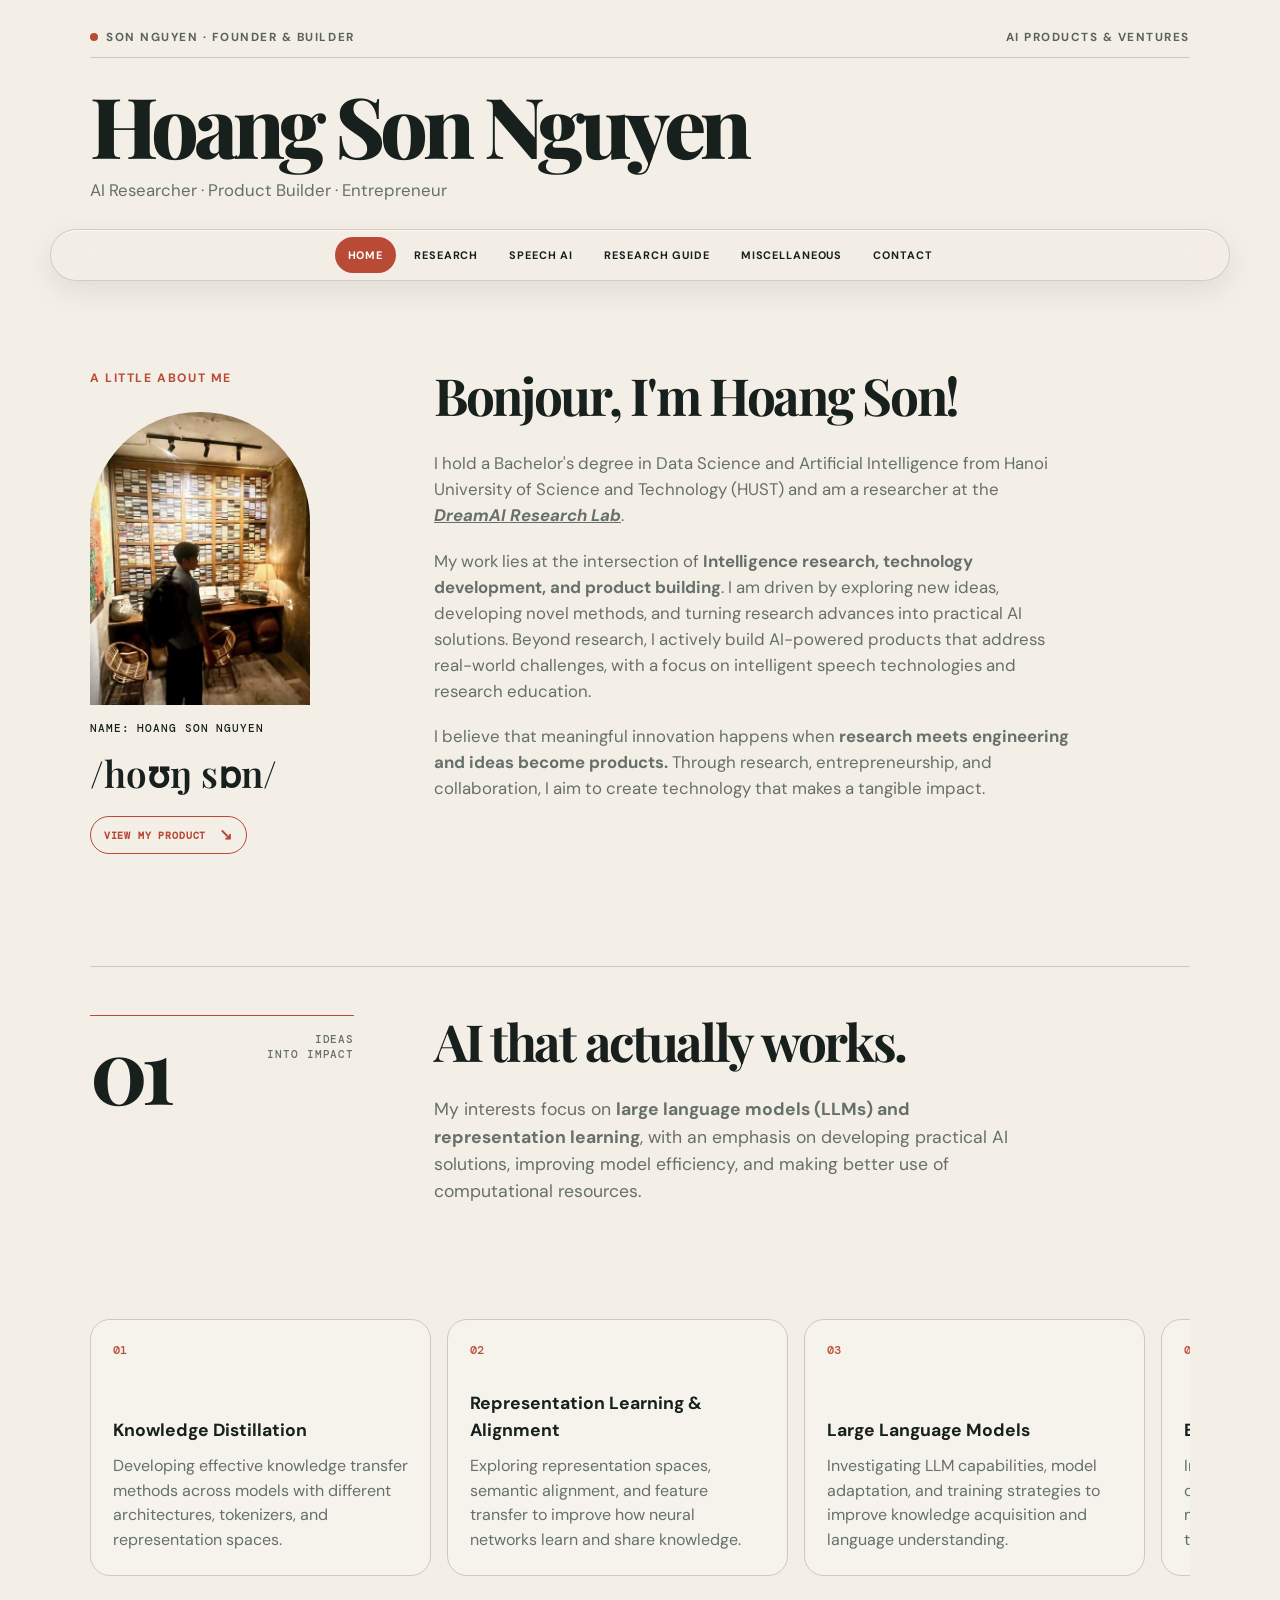
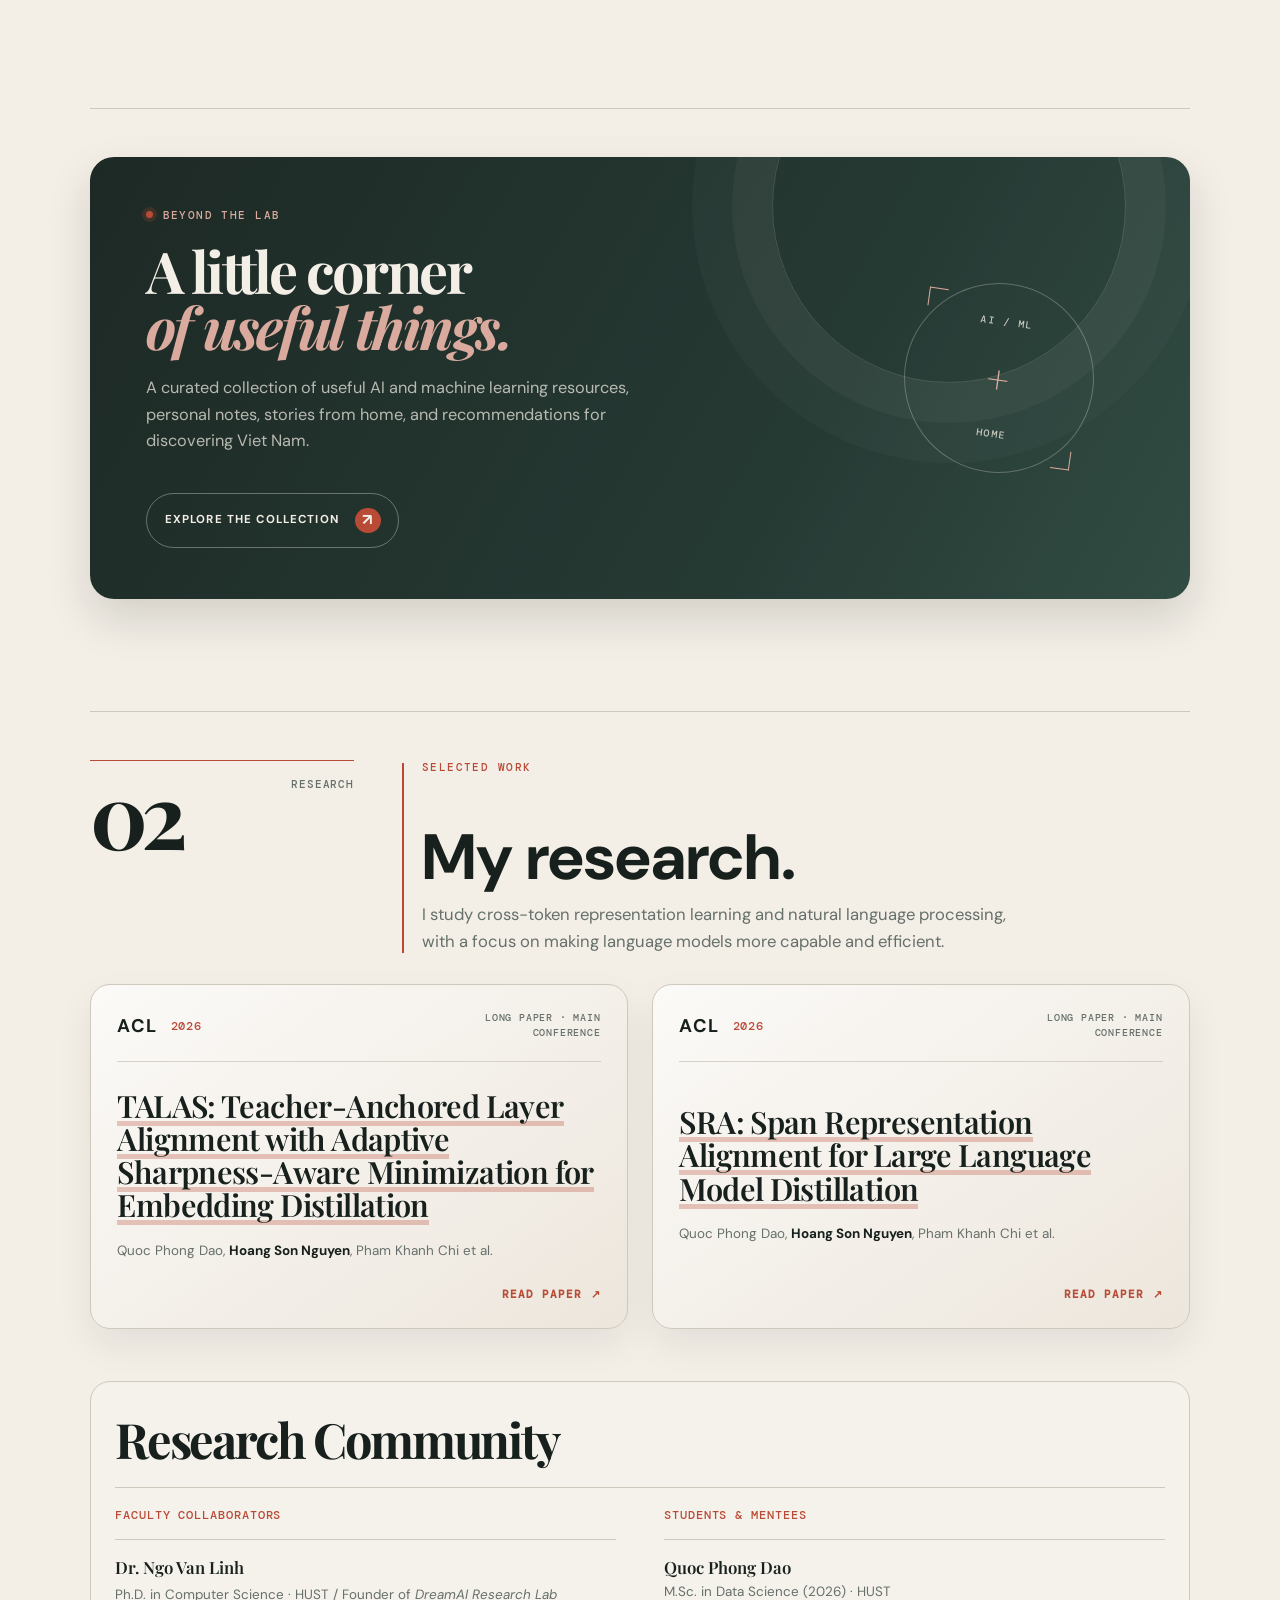
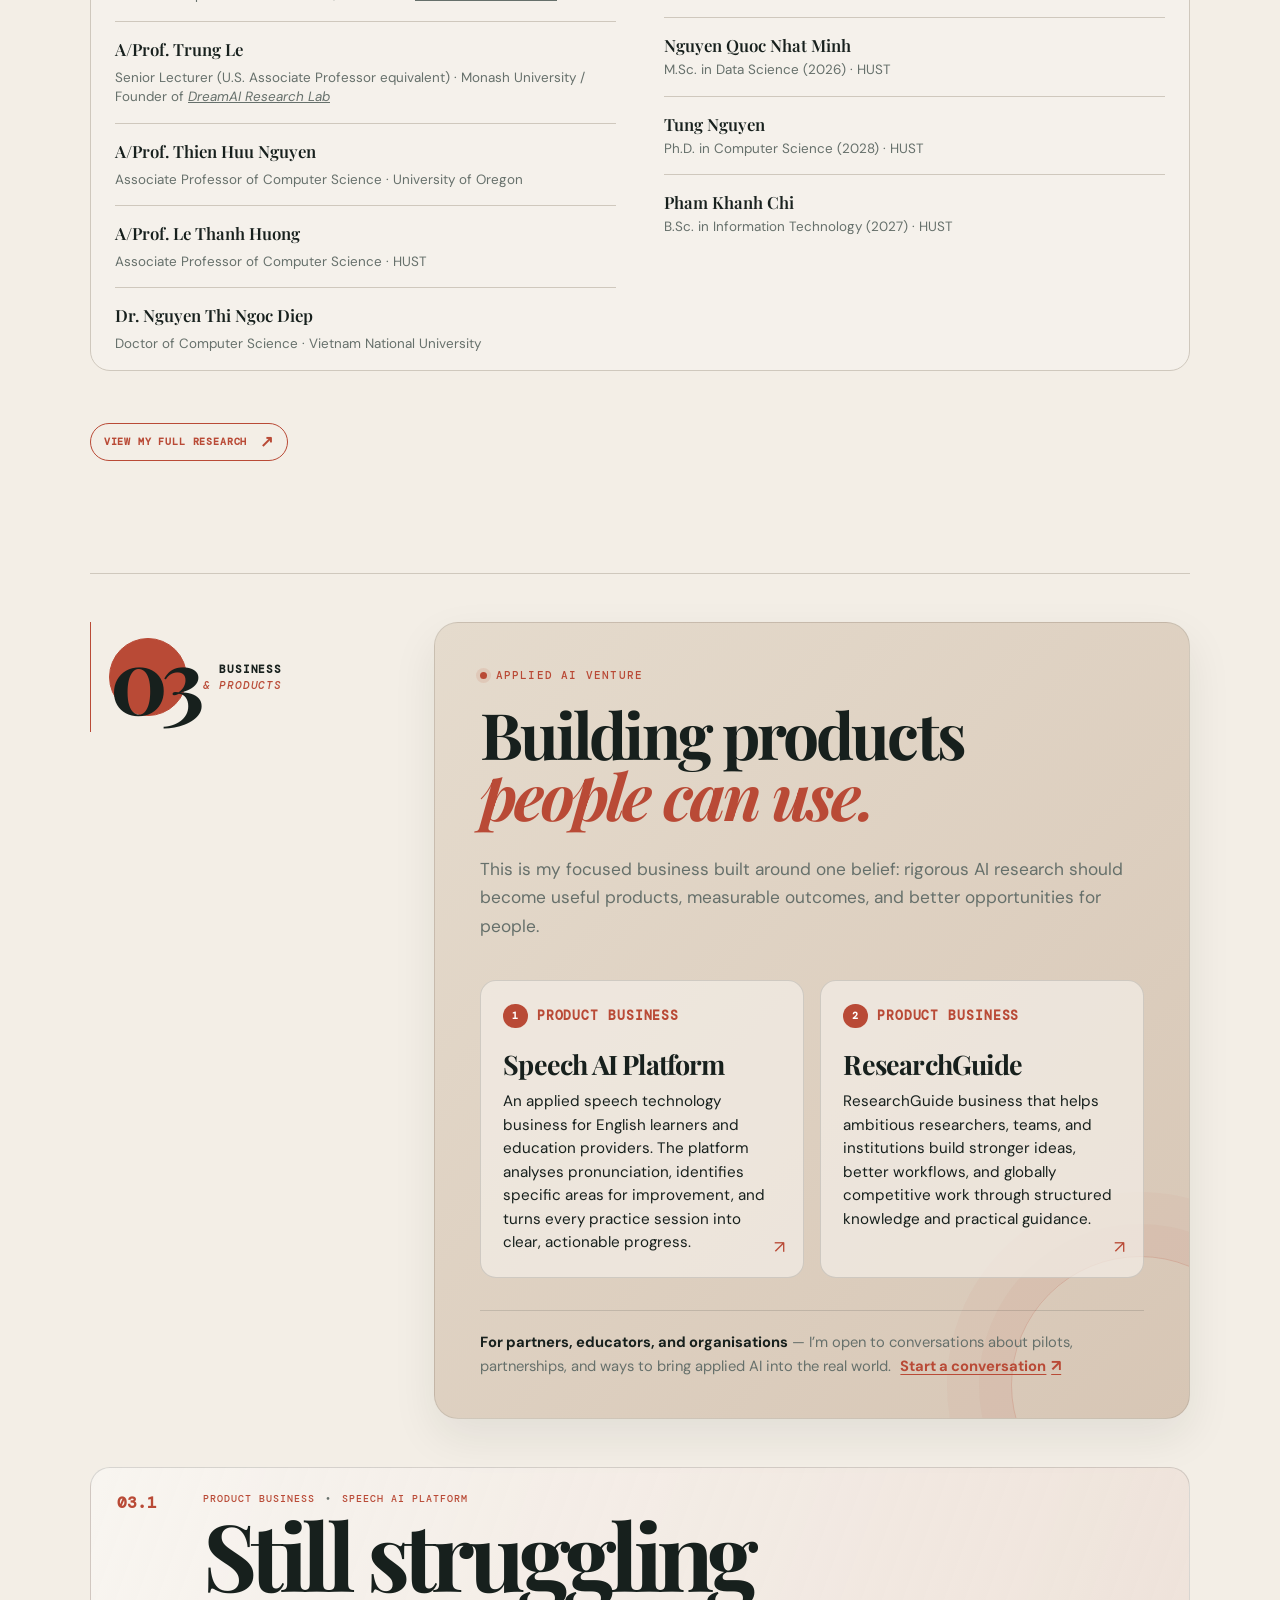
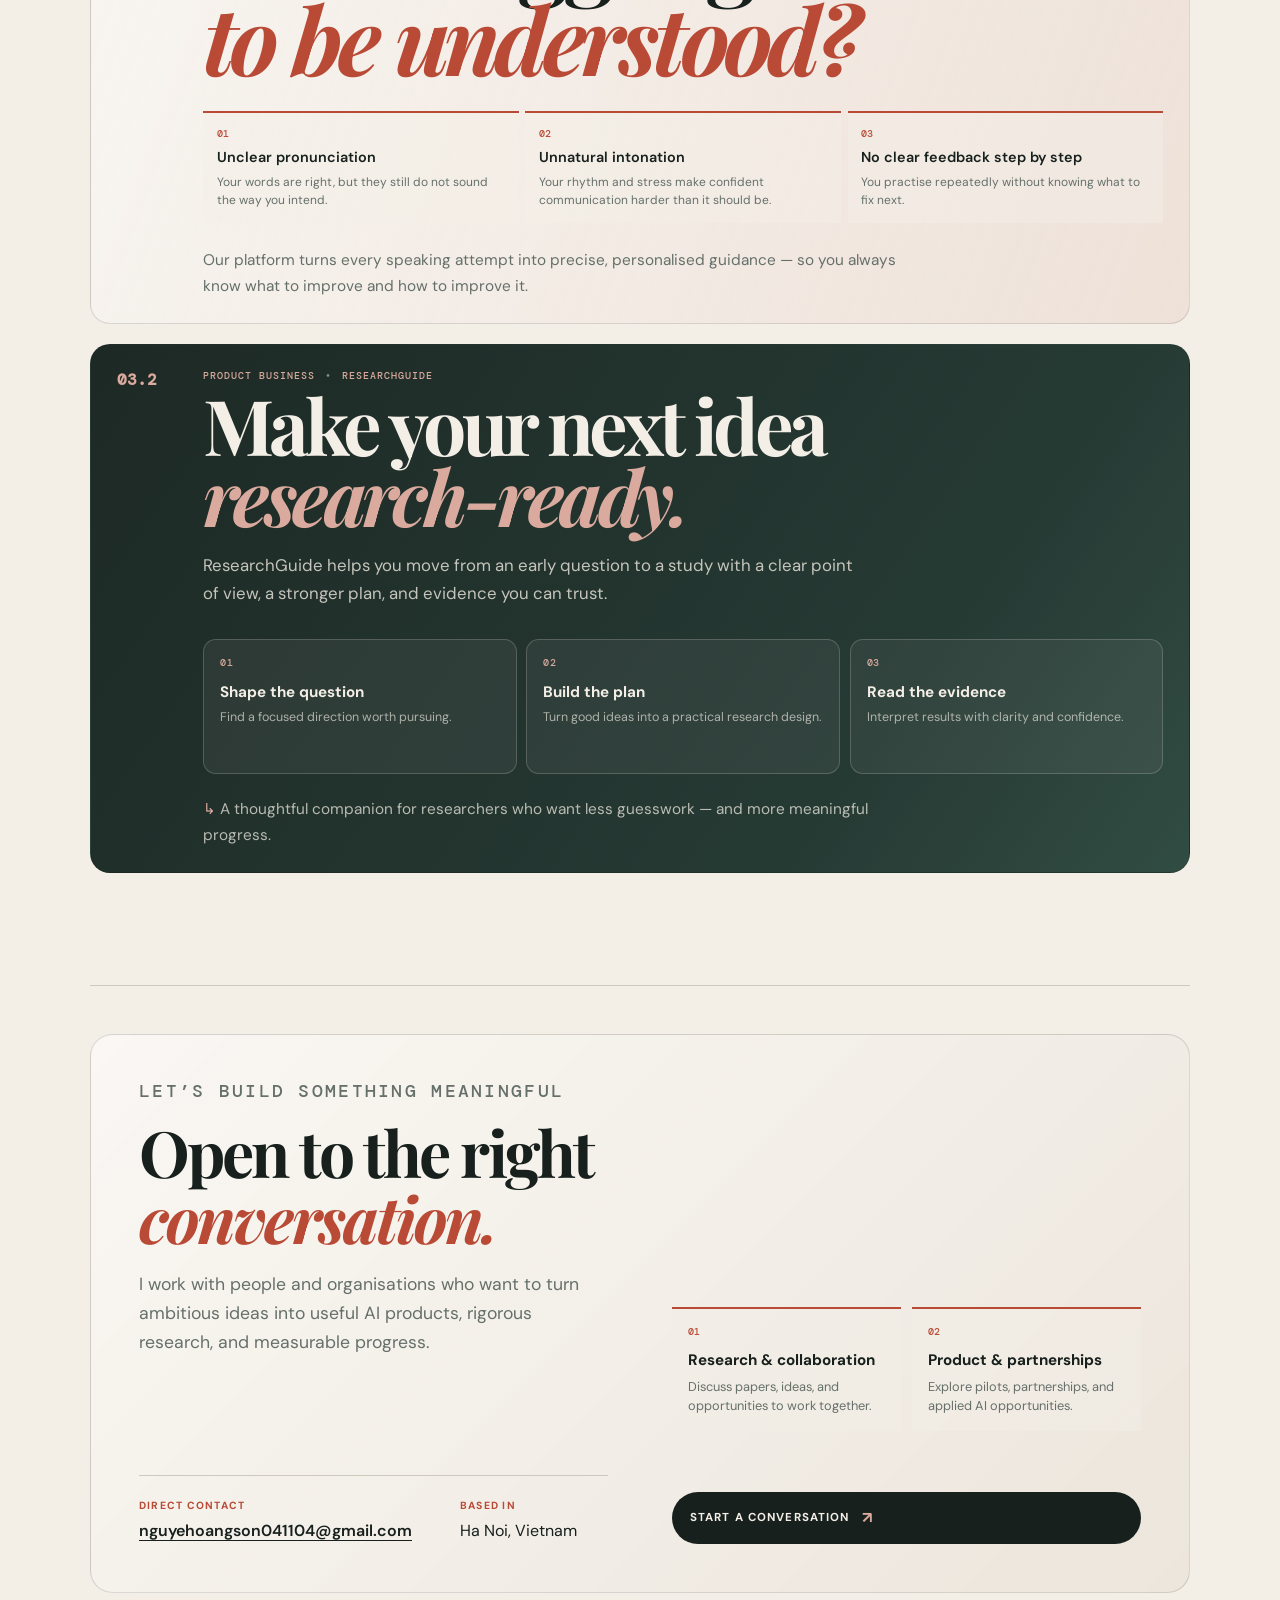
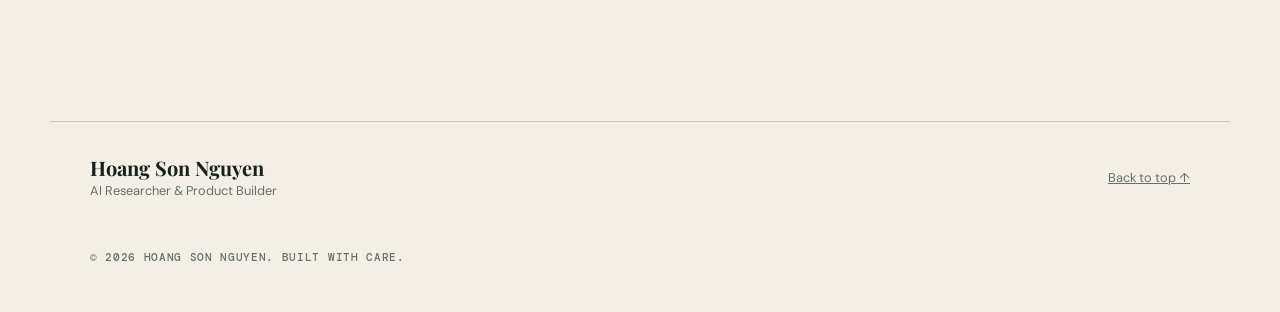
==== commit 32c51235: "a" ====
--- a/index.html
+++ b/index.html
@@ -262,7 +262,7 @@
           <section class="business-detail business-detail-research" aria-labelledby="research-business-title">
             <div class="business-detail-number">03.2</div>
             <div class="business-detail-body">
-              <p class="business-detail-kicker">Product business <span>•</span> Research workflow</p>
+              <p class="business-detail-kicker">Product business <span>•</span> ResearchGuide</p>
               <h3 id="research-business-title">Make your next idea<br /><em>research-ready.</em></h3>
               <p class="research-detail-intro">ResearchGuide helps you move from an early question to a study with a clear point of view, a stronger plan, and evidence you can trust.</p>
               <div class="research-pillar-grid">
@@ -276,17 +276,17 @@
         </div>
       </section>
 
-      <section id="contact" class="contact section-grid">
-        <div class="section-aside">
-          <div class="section-marker" aria-hidden="true">
-            <strong>04</strong>
-            <span>Let’s<br />talk</span>
-          </div>
-        </div>
+      <section id="contact" class="contact">
         <div class="contact-copy">
-          <h2>Want to say hello?</h2>
-          <p>Whether you want to discuss research, share ideas, or just say hi, my inbox is open.</p>
-          <div class="contact-details"><div><span>Email</span><a href="mailto:nguyehoangson041104@gmail.com">nguyenhoangson041104@gmail.com</a></div><div><span>Location</span><p>Ha Noi, Vietnam</p></div></div>
+          <p class="contact-kicker">Let’s build something meaningful</p>
+          <h2>Open to the right<br /><em>conversation.</em></h2>
+          <p class="contact-lead">I work with people and organisations who want to turn ambitious ideas into useful AI products, rigorous research, and measurable progress.</p>
+          <div class="contact-intents">
+            <div><span>01</span><strong>Research &amp; collaboration</strong><p>Discuss papers, ideas, and opportunities to work together.</p></div>
+            <div><span>02</span><strong>Product &amp; partnerships</strong><p>Explore pilots, partnerships, and applied AI opportunities.</p></div>
+          </div>
+          <div class="contact-details"><div><span>Direct contact</span><a href="mailto:nguyehoangson041104@gmail.com">nguyehoangson041104@gmail.com</a></div><div><span>Based in</span><p>Ha Noi, Vietnam</p></div></div>
+          <a class="contact-cta" href="mailto:nguyehoangson041104@gmail.com">Start a conversation <span>↗</span></a>
         </div>
       </section>
     </main>
--- a/styles.css
+++ b/styles.css
@@ -35,5 +35,7 @@
 .publication-card{position:relative;overflow:visible}.publication-card .paper-conference{position:relative}.publication-card .paper-type{transition:opacity .2s ease}.publication-card .paper-ranking{position:absolute;z-index:2;top:2.9rem;right:0;max-width:255px;padding:.65rem .8rem;border:1px solid rgba(185,74,54,.35);border-radius:.65rem;background:var(--ink);box-shadow:0 10px 24px rgba(23,32,29,.16);color:var(--cream);font:500 .62rem/1.45 "DM Mono",monospace;letter-spacing:.03em;text-align:left;opacity:0;pointer-events:none;transform:translateY(-5px);transition:opacity .2s ease,transform .2s ease}.publication-card:hover .paper-ranking,.publication-card:focus-within .paper-ranking{opacity:1;transform:translateY(0)}.publication-card:hover .paper-type{color:var(--accent)}
 @media (max-width:700px){.research-publication-intro{padding-left:1rem}.research-publication-intro h2{font-size:2.9rem}.publication-card{min-height:300px;padding:1.3rem}.publication-card .paper-conference>span{max-width:150px;text-align:left}.community-section{padding:1.5rem 1rem 0}.community-grid{gap:1rem}.community-group li:hover{padding-left:0}}
 @media (max-width:700px){.publication-card .paper-ranking{top:3.1rem;left:0;right:auto;max-width:230px}.publication-card .paper-conference>span.paper-type{max-width:150px}}
+.contact,.contact-copy,.contact-intents>div{background:var(--cream)}.contact-copy{padding:2.8rem 0 3rem;border:0;border-radius:0;overflow:visible}.contact-copy::after{display:none}.contact-intents>div{padding:1rem 0;border-top:1px solid var(--line)}
+.contact{display:block;border-top:1px solid var(--line);padding:3rem 0 8rem}.contact-copy{position:relative;padding:2.8rem 3rem 3rem;border:1px solid rgba(23,32,29,.14);border-radius:1.4rem;background:linear-gradient(135deg,rgba(255,255,255,.55),rgba(232,224,213,.62));overflow:hidden}.contact-copy::after{position:absolute;right:-5rem;bottom:-8rem;width:20rem;height:20rem;border:1px solid rgba(185,74,54,.18);border-radius:50%;box-shadow:0 0 0 2rem rgba(185,74,54,.04),0 0 0 4rem rgba(185,74,54,.025);content:""}.contact-kicker{position:relative;z-index:1;margin:0 0 1.1rem;color:var(--accent);font:500 .68rem "DM Mono",monospace;letter-spacing:.13em;text-transform:uppercase}.contact-copy h2{position:relative;z-index:1;margin-bottom:1.25rem;font-size:clamp(2.8rem,5vw,5rem)}.contact-copy h2 em{color:var(--accent);font-style:italic}.contact-lead{position:relative;z-index:1;max-width:620px;margin:0;color:var(--muted);font-size:1.08rem;line-height:1.65}.contact-intents{position:relative;z-index:1;display:grid;grid-template-columns:repeat(2,minmax(0,1fr));gap:.7rem;margin:2.3rem 0 1.8rem}.contact-intents>div{padding:1rem;border-top:2px solid var(--accent);background:rgba(243,238,230,.62)}.contact-intents span{display:block;color:var(--accent);font:500 .65rem "DM Mono",monospace}.contact-intents strong{display:block;margin:.7rem 0 .35rem;font-size:.95rem}.contact-intents p{margin:0;color:var(--muted);font-size:.8rem;line-height:1.45}.contact-copy .contact-details{position:relative;z-index:1;display:flex;gap:3rem;padding-top:1.4rem;border-top:1px solid var(--line)}.contact-details span{font-size:.65rem}.contact-details a{font-weight:600}.contact-cta{position:relative;z-index:1;display:inline-flex;align-items:center;gap:.8rem;margin-top:2rem;padding:.85rem 1.1rem;border-radius:999px;background:var(--ink);color:var(--cream);font-size:.72rem;font-weight:700;letter-spacing:.1em;text-transform:uppercase;transition:background .2s ease,transform .2s ease}.contact-cta span{color:#d9aa9d;font-size:1rem}.contact-cta:hover{background:var(--accent);transform:translateY(-2px)}@media (max-width:700px){.contact{padding:2rem 0 5rem}.contact-copy{padding:2rem 1.25rem}.contact-copy h2{font-size:2.8rem}.contact-intents{grid-template-columns:1fr;margin:1.8rem 0 1.5rem}.contact-copy .contact-details{display:grid;gap:1.1rem}.contact-cta{margin-top:1.5rem}}
 .business-detail-research{background:linear-gradient(125deg,#1d2925 0%,#263a34 72%,#314c43 100%);color:var(--cream);overflow:hidden}.business-detail-research:hover{background:linear-gradient(125deg,#1d2925 0%,#263a34 72%,#314c43 100%)}.business-detail-research .business-detail-number{color:#d9aa9d}.business-detail-research .business-detail-kicker{color:#d9aa9d}.business-detail-research .business-detail-kicker span{color:rgba(243,238,230,.5);padding:0 .2rem}.business-detail-research h3{max-width:760px;margin-bottom:1.35rem;font-size:clamp(2.4rem,6vw,5.25rem);line-height:.92;letter-spacing:-.06em}.business-detail-research h3 em{color:#d9aa9d;font-style:italic}.research-detail-intro{max-width:650px;margin:0;color:rgba(243,238,230,.78);font-size:1.05rem;line-height:1.65}.research-pillar-grid{display:grid;grid-template-columns:repeat(3,minmax(0,1fr));gap:.6rem;margin-top:2rem}.research-pillar-grid>div{min-height:135px;padding:1rem;border:1px solid rgba(243,238,230,.2);border-radius:.8rem;background:rgba(243,238,230,.06)}.research-pillar-grid span{display:block;color:#d9aa9d;font:500 .65rem "DM Mono",monospace;letter-spacing:.08em}.research-pillar-grid strong{display:block;margin:.9rem 0 .45rem;font-size:.95rem;line-height:1.15}.research-pillar-grid p{margin:0;color:rgba(243,238,230,.65);font-size:.78rem;line-height:1.45}.business-detail-research .business-detail-description{color:rgba(243,238,230,.72);margin-top:1.35rem}.business-detail-research .business-detail-description::before{content:"↳  " ;color:#d9aa9d}@media (max-width:700px){.research-pillar-grid{grid-template-columns:1fr;margin-top:1.5rem}.research-pillar-grid>div{min-height:0}.business-detail-research h3{font-size:clamp(2.5rem,13vw,4rem)}}
 .scroll-reveal{opacity:0;transform:translateY(5rem);filter:blur(8px);transition:opacity 1.05s ease,transform 1.05s cubic-bezier(.2,.7,.2,1),filter 1.05s ease}.scroll-reveal.is-visible{opacity:1;transform:none;filter:none}.scroll-reveal>*{opacity:0;transform:translateY(1.5rem);transition:opacity 1.05s ease,transform 1.05s ease}.scroll-reveal.is-visible>*{opacity:1;transform:none}.scroll-reveal.is-visible>*:nth-child(2){transition-delay:.18s}.scroll-reveal.is-visible>*:nth-child(3){transition-delay:.36s}.scroll-reveal.is-visible>*:nth-child(4){transition-delay:.54s}@media (prefers-reduced-motion:reduce){.scroll-reveal{opacity:0;transform:none;filter:none;transition:opacity 1.05s ease}.scroll-reveal.is-visible{opacity:1}.scroll-reveal>*{opacity:1;transform:none;transition:none}}
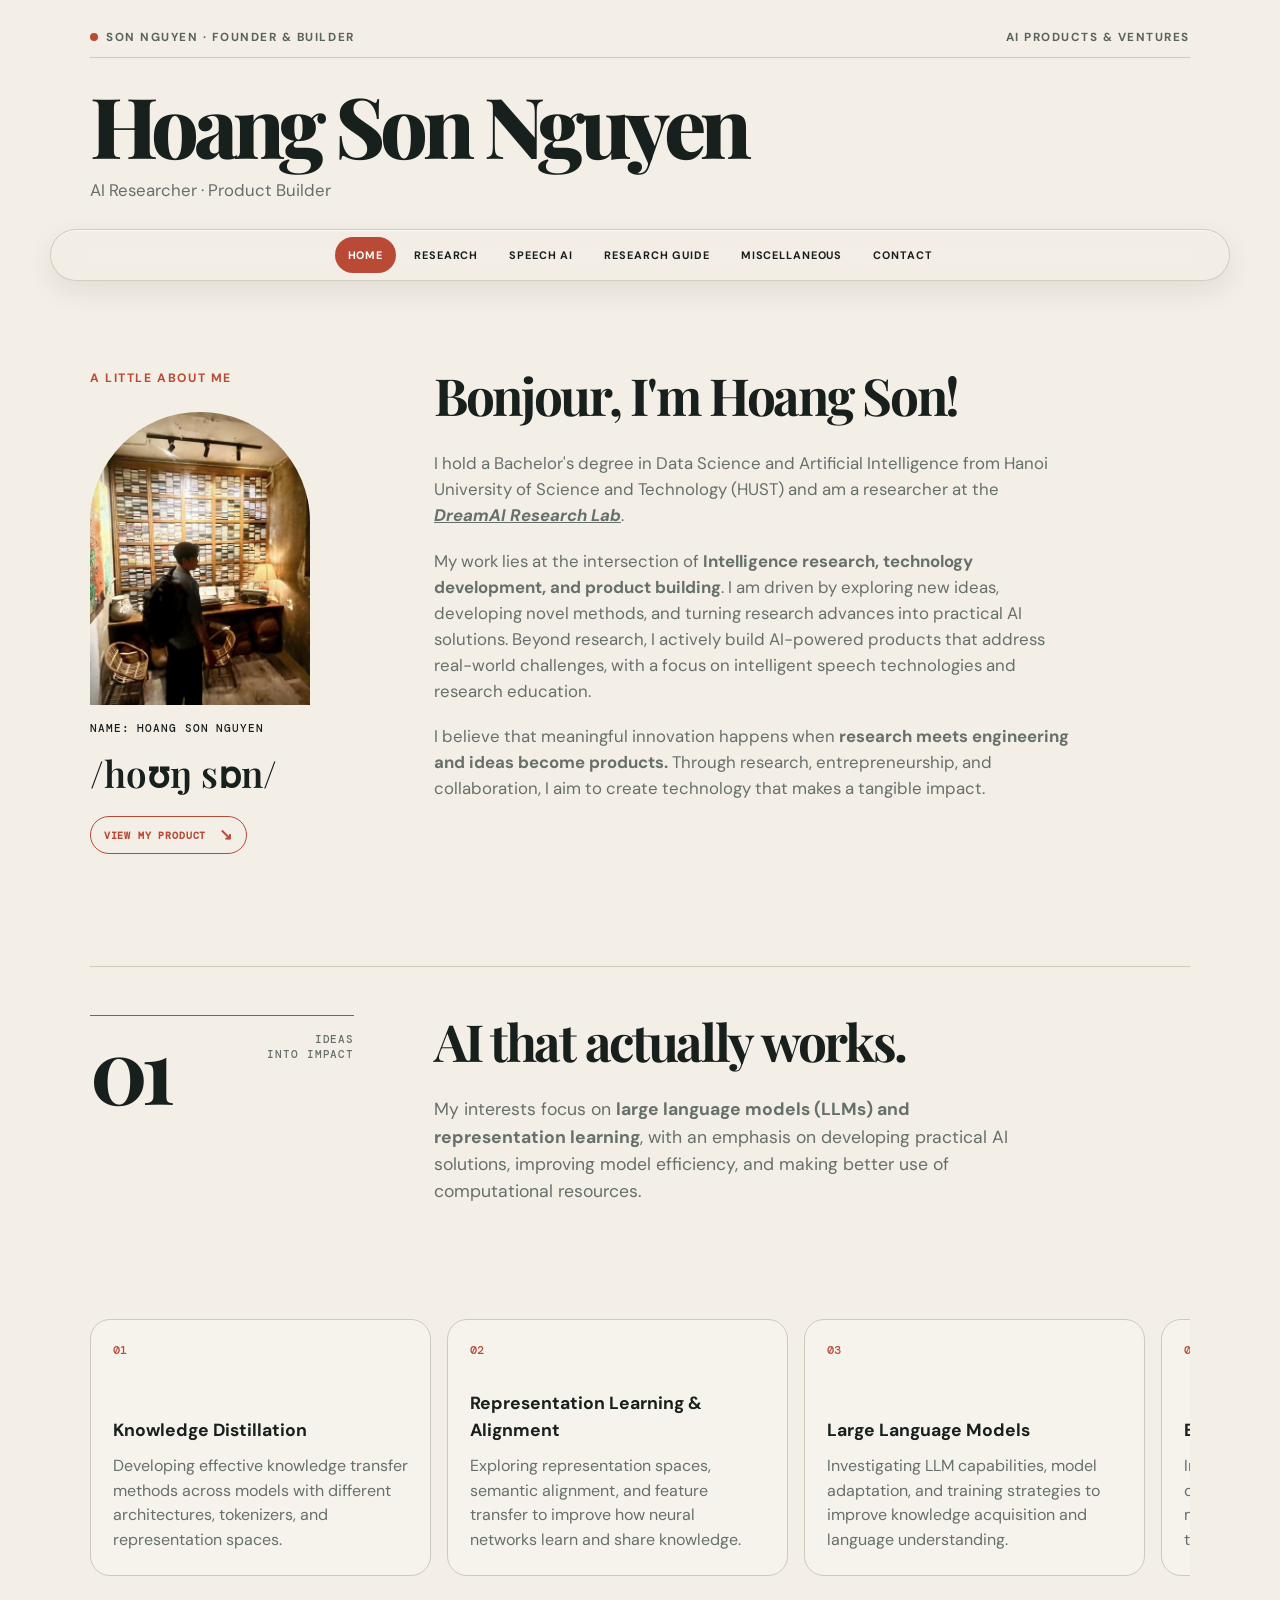
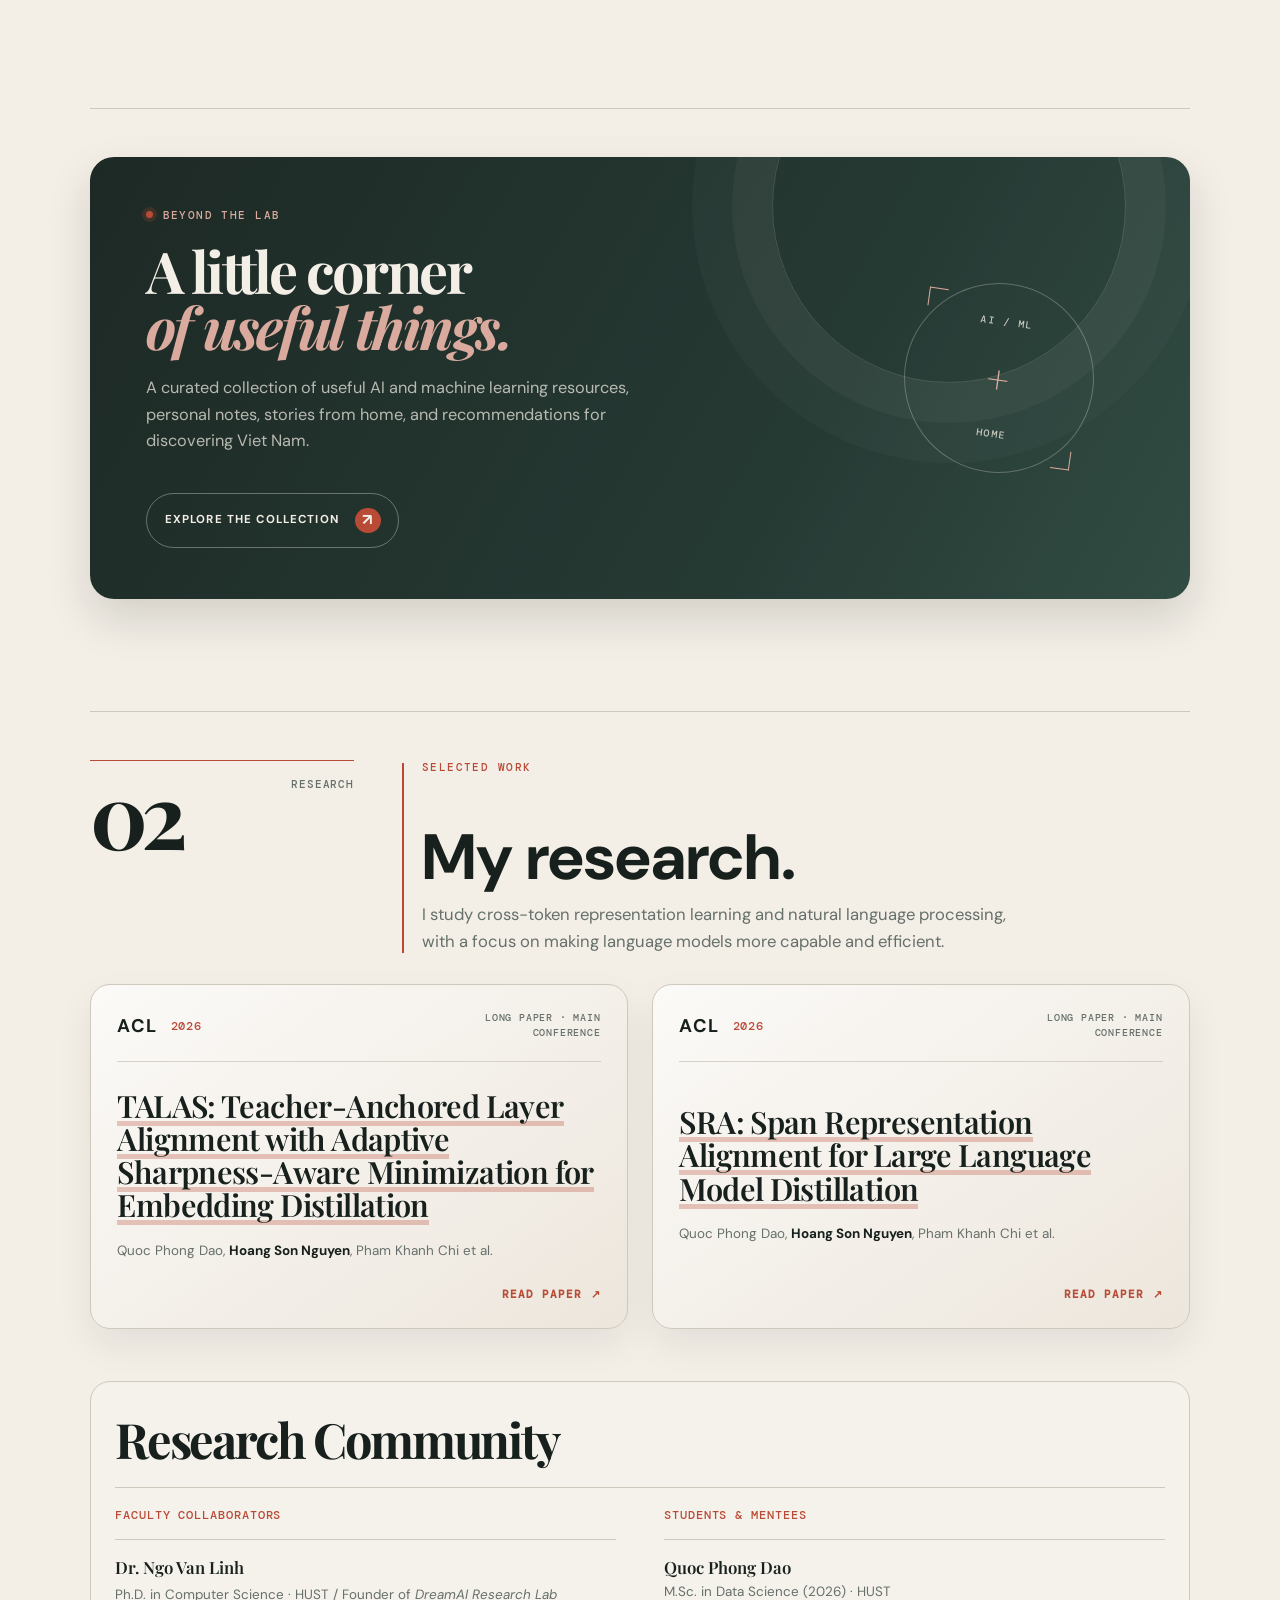
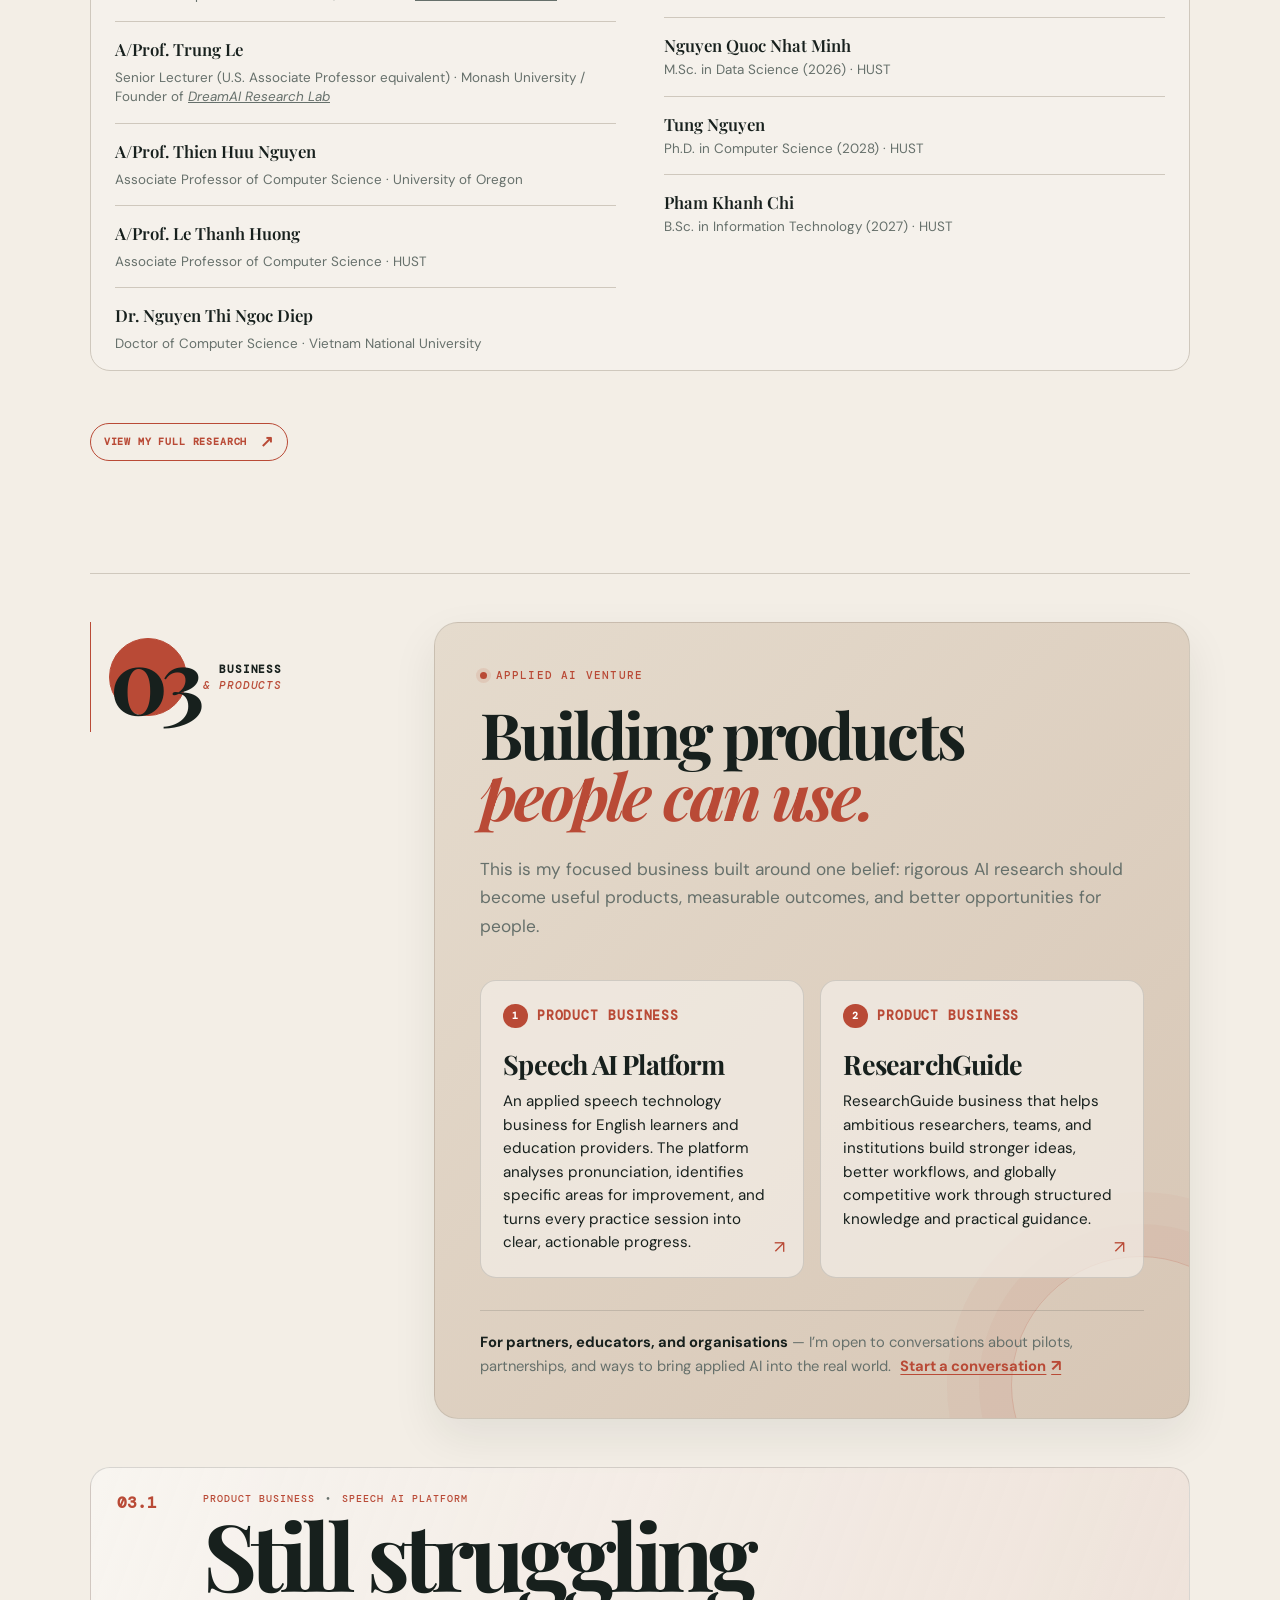
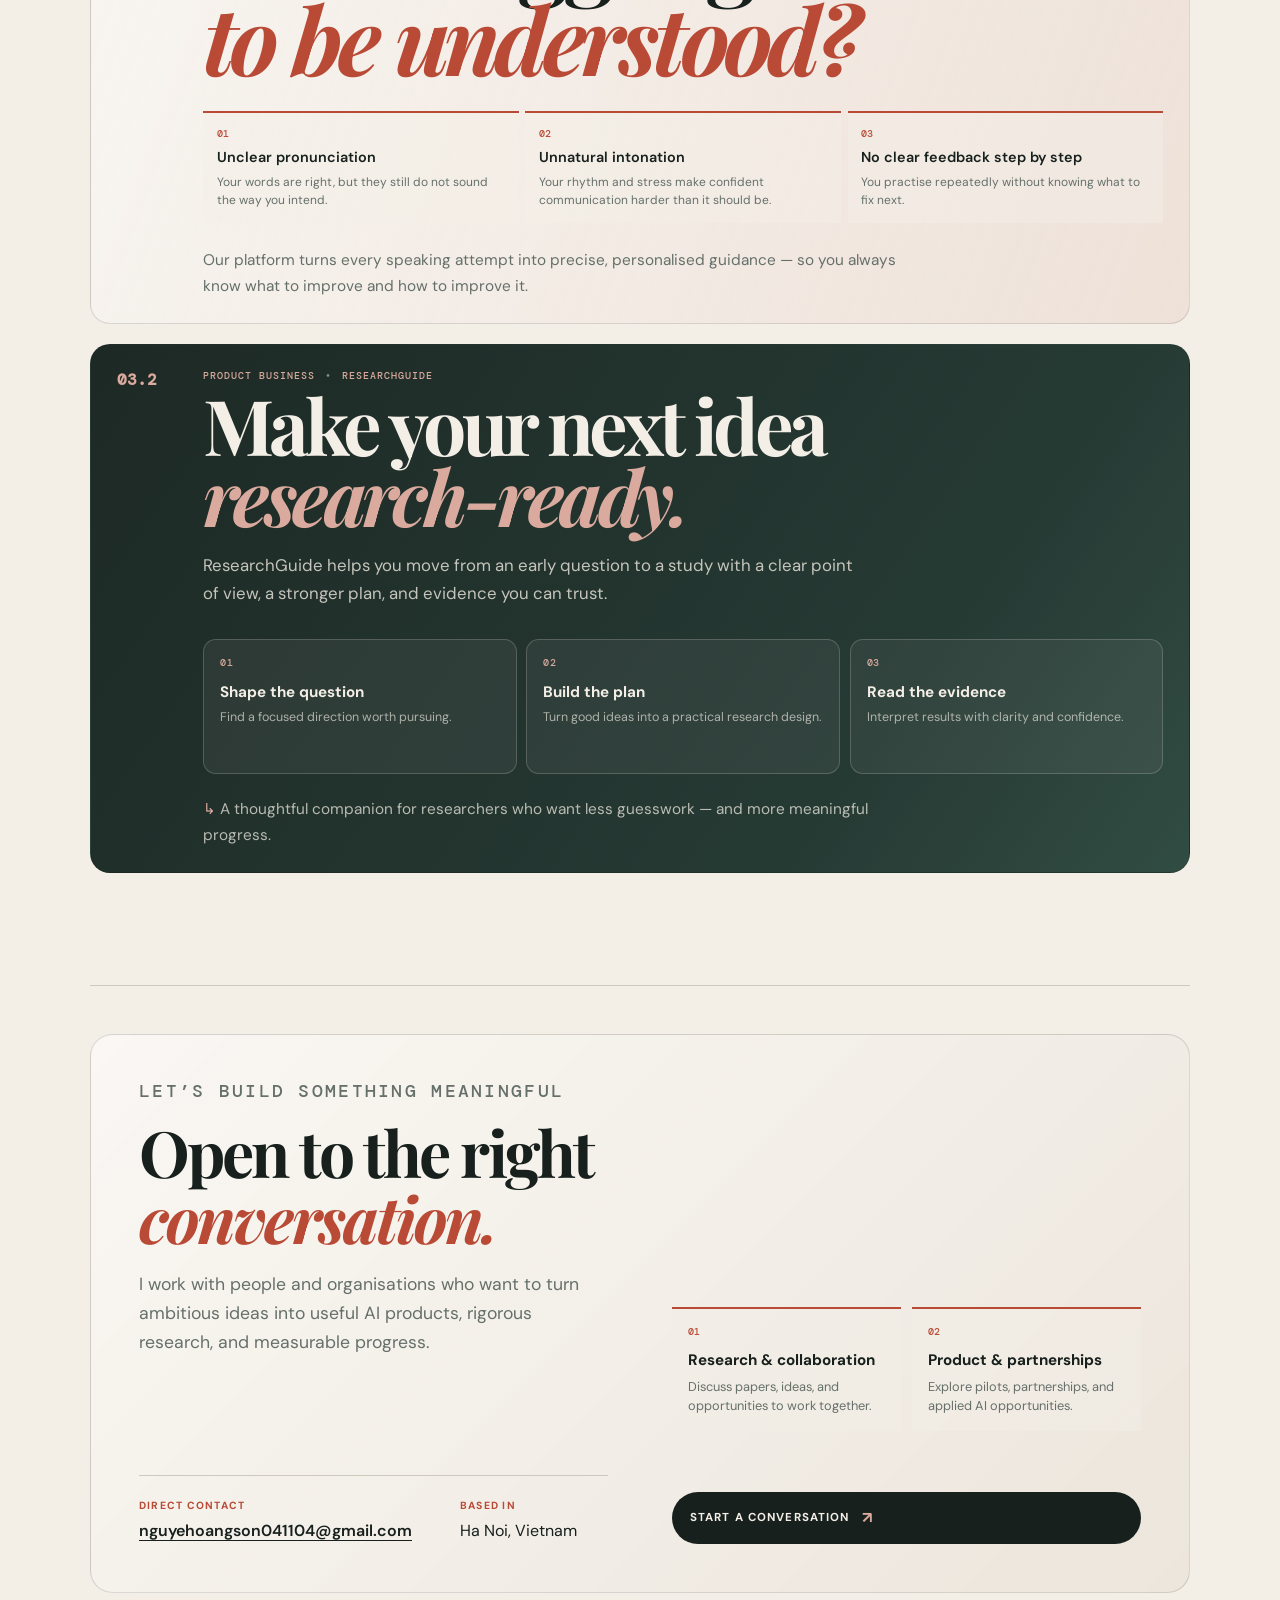
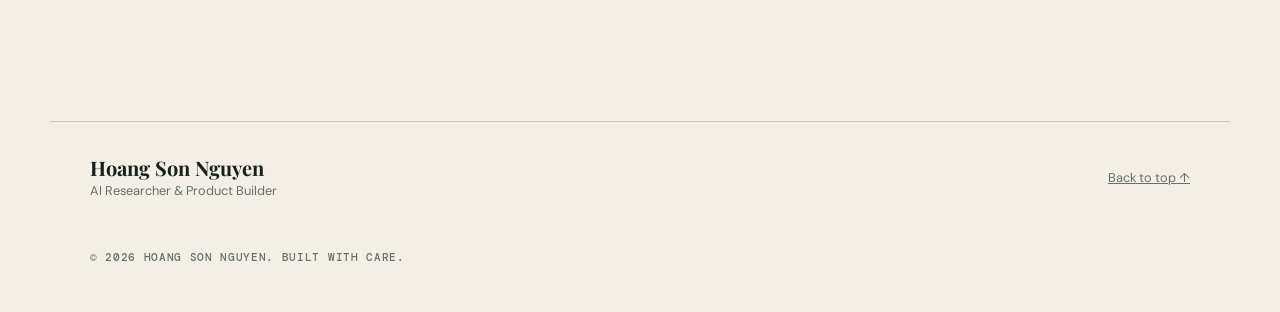
==== commit 089fbf6f: "s" ====
--- a/index.html
+++ b/index.html
@@ -4,7 +4,7 @@
     <meta charset="UTF-8" />
     <meta name="viewport" content="width=device-width, initial-scale=1.0" />
     <meta name="description" content="Research portfolio of Hoang Son Nguyen" />
-    <title>Hoang Son Nguyen — AI Researcher · Product Builder · Entrepreneur</title>
+    <title>Hoang Son Nguyen — AI Researcher · Product Builder</title>
     <link rel="preconnect" href="https://fonts.googleapis.com" />
     <link rel="preconnect" href="https://fonts.gstatic.com" crossorigin />
     <link
@@ -23,7 +23,7 @@
       <div class="hero-heading">
         <div>
           <h1><a href="#main-content">Hoang Son Nguyen</a></h1>
-          <p>AI Researcher · Product Builder · Entrepreneur</p>
+          <p>AI Researcher · Product Builder</p>
         </div>
       </div>
     </header>
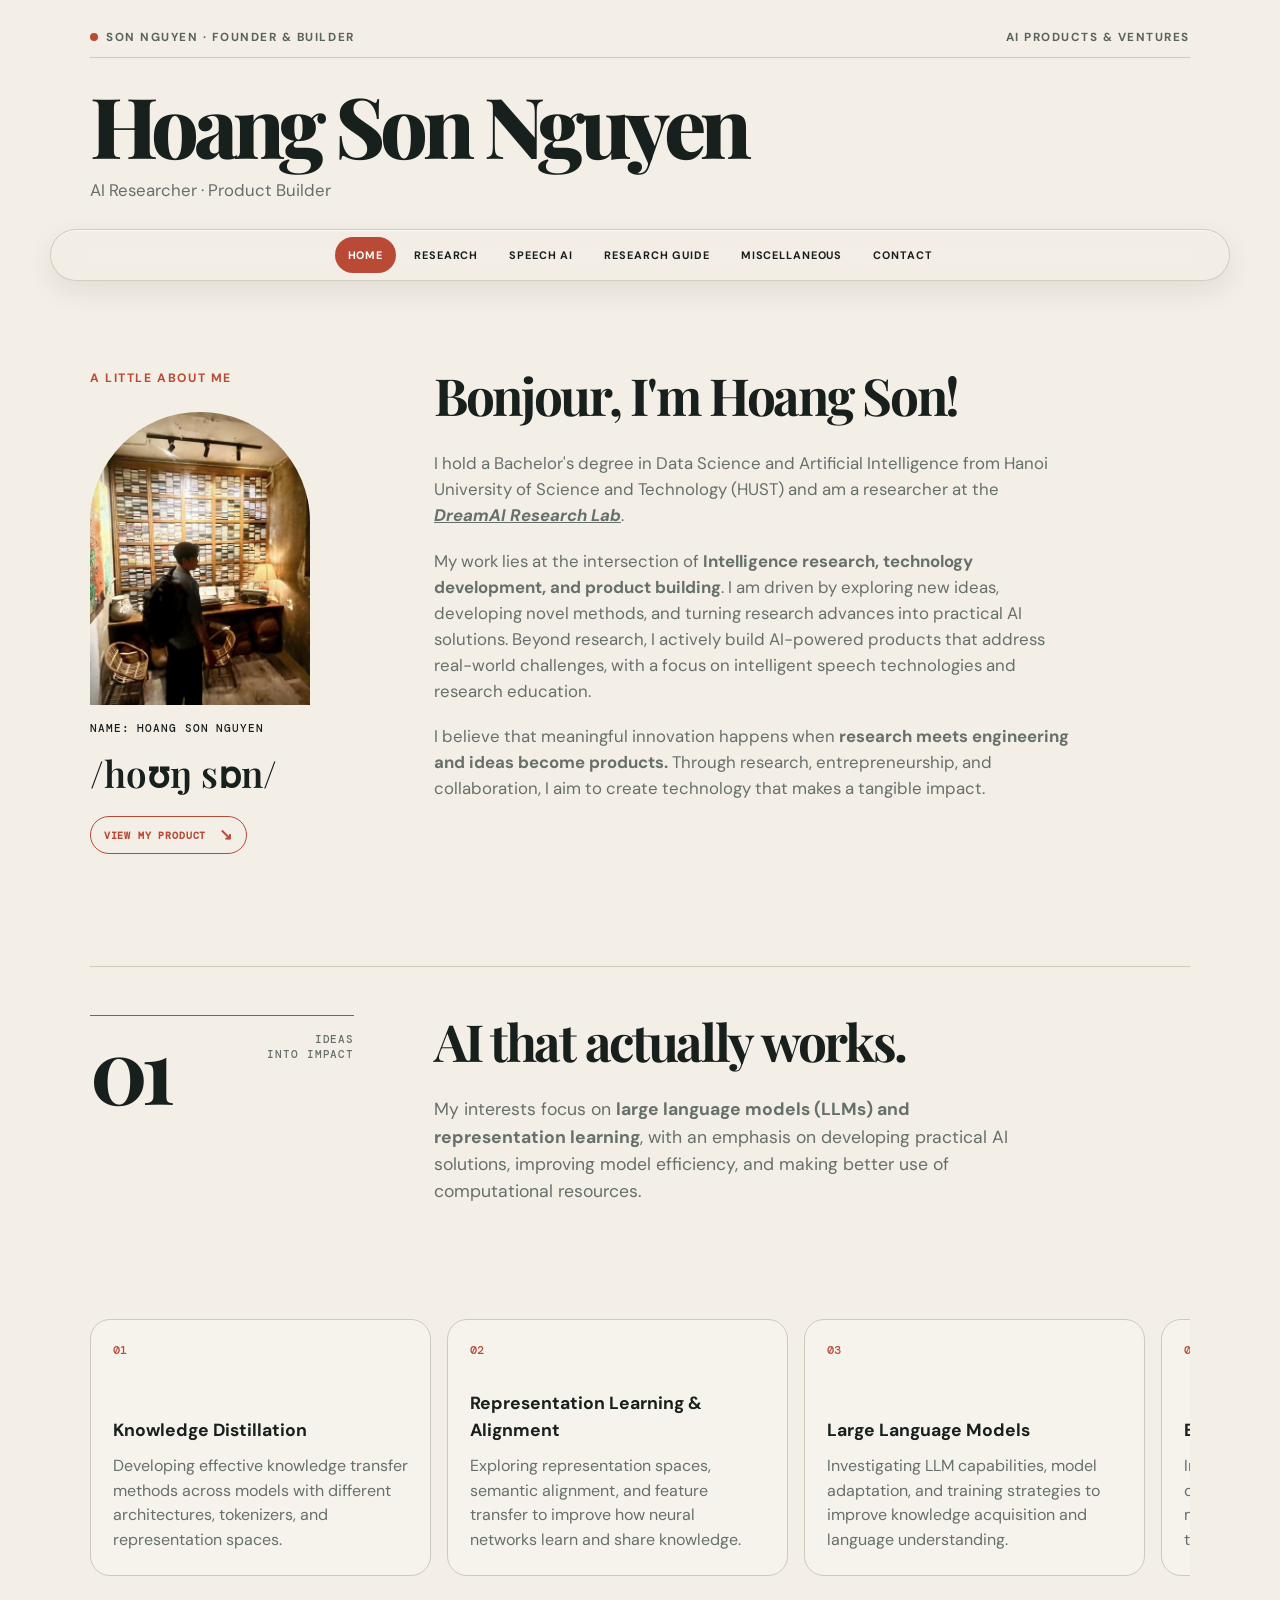
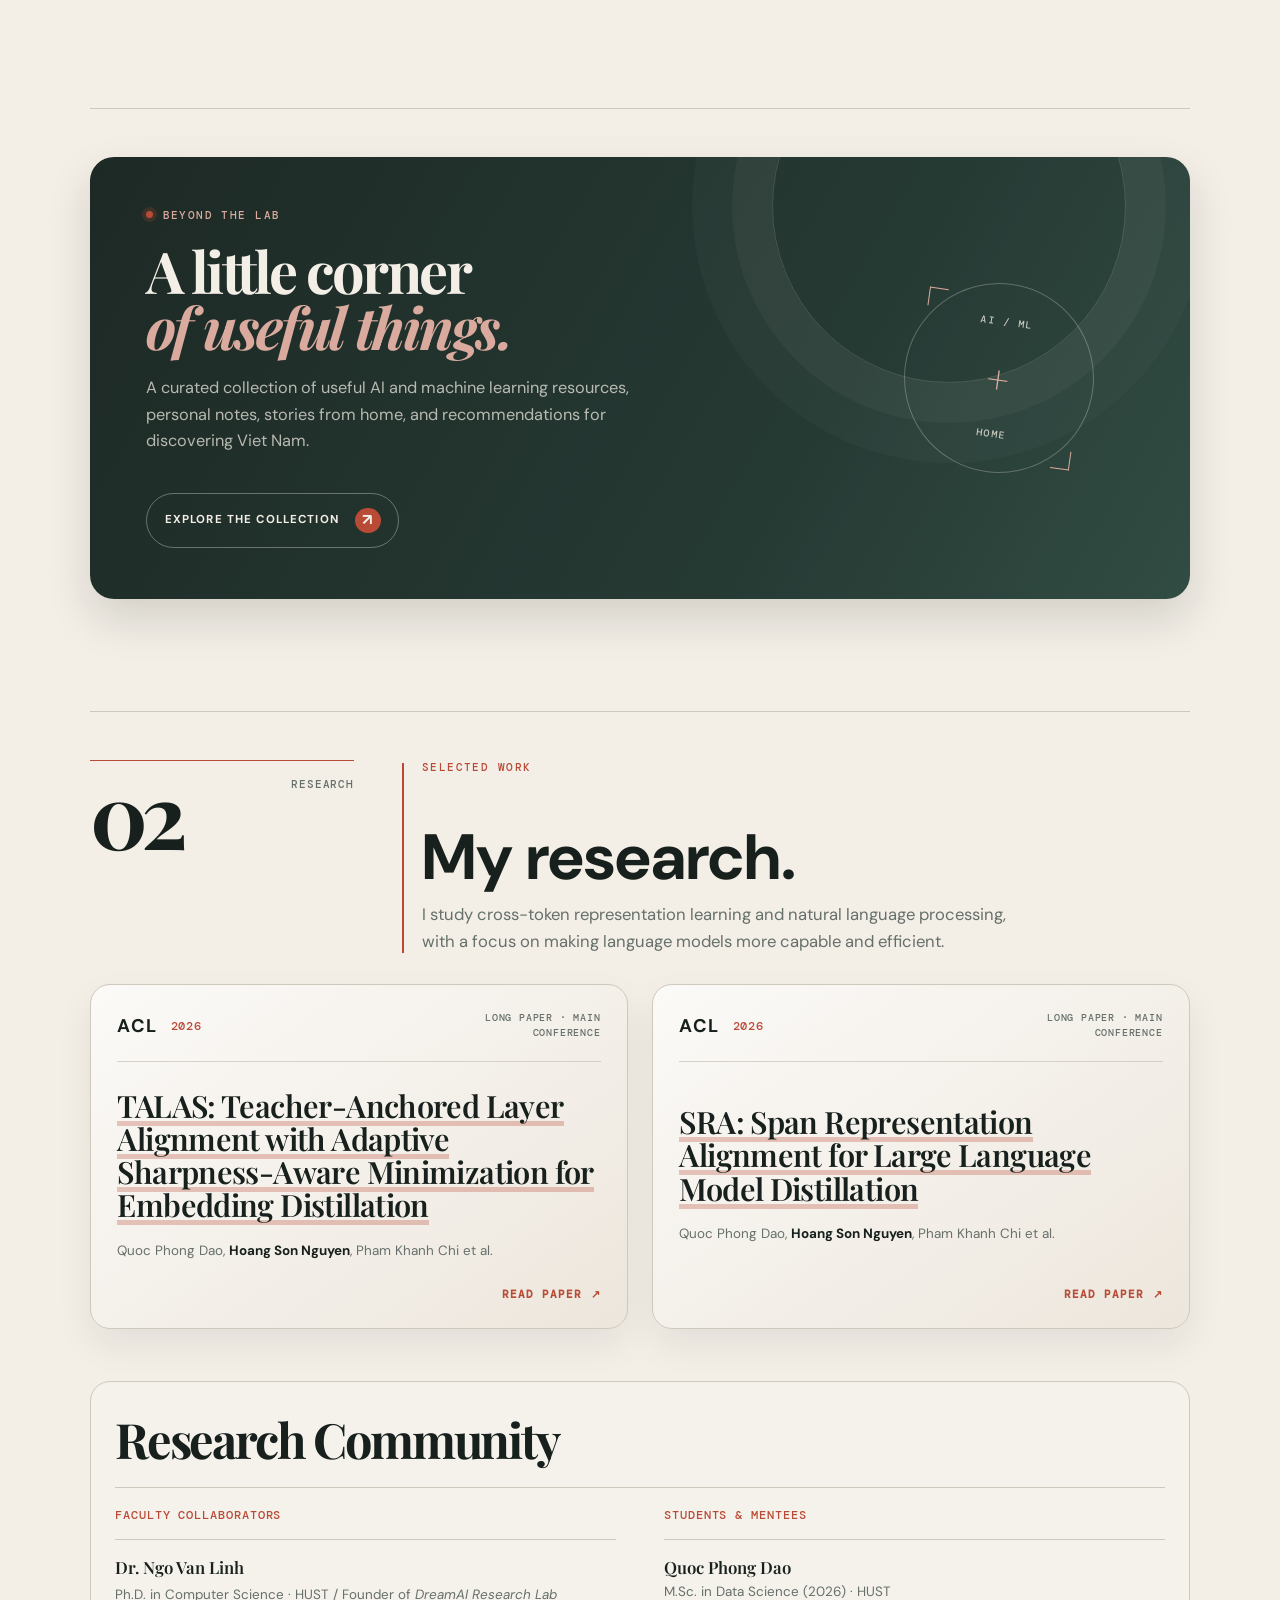
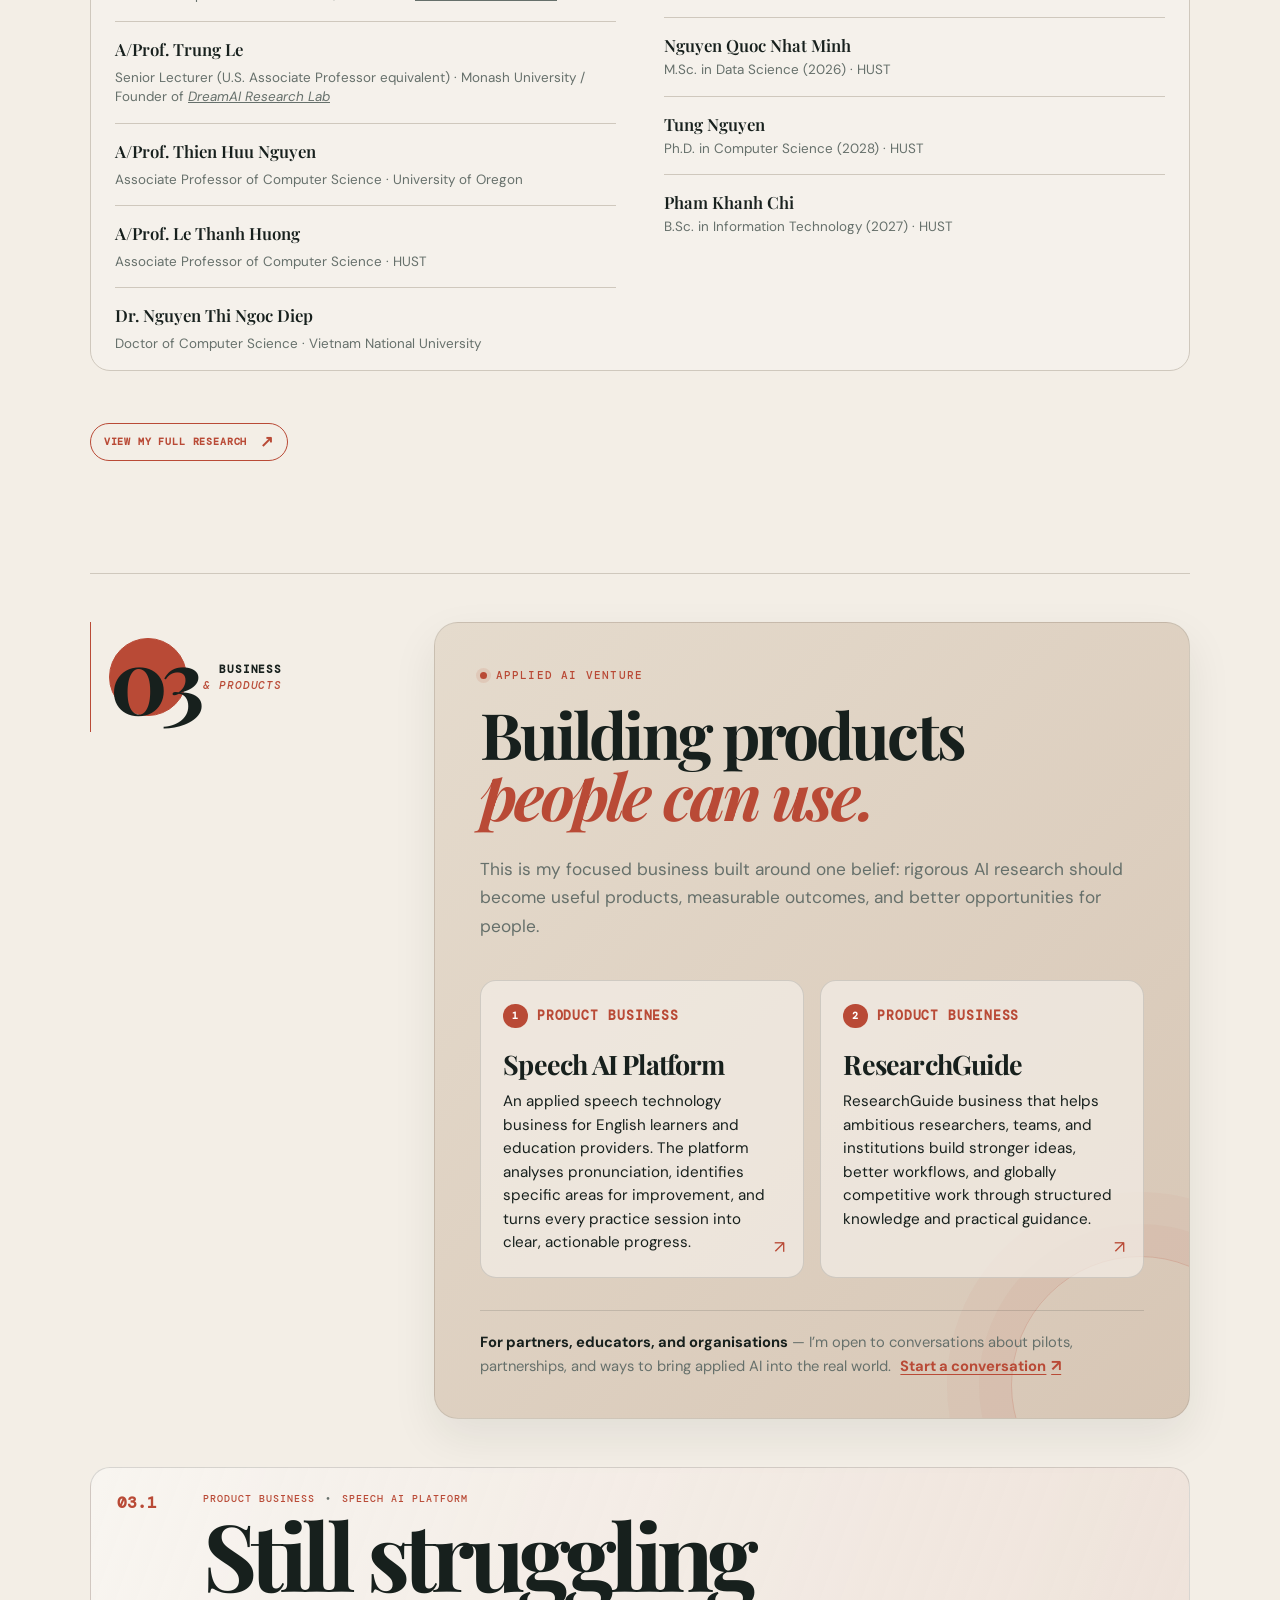
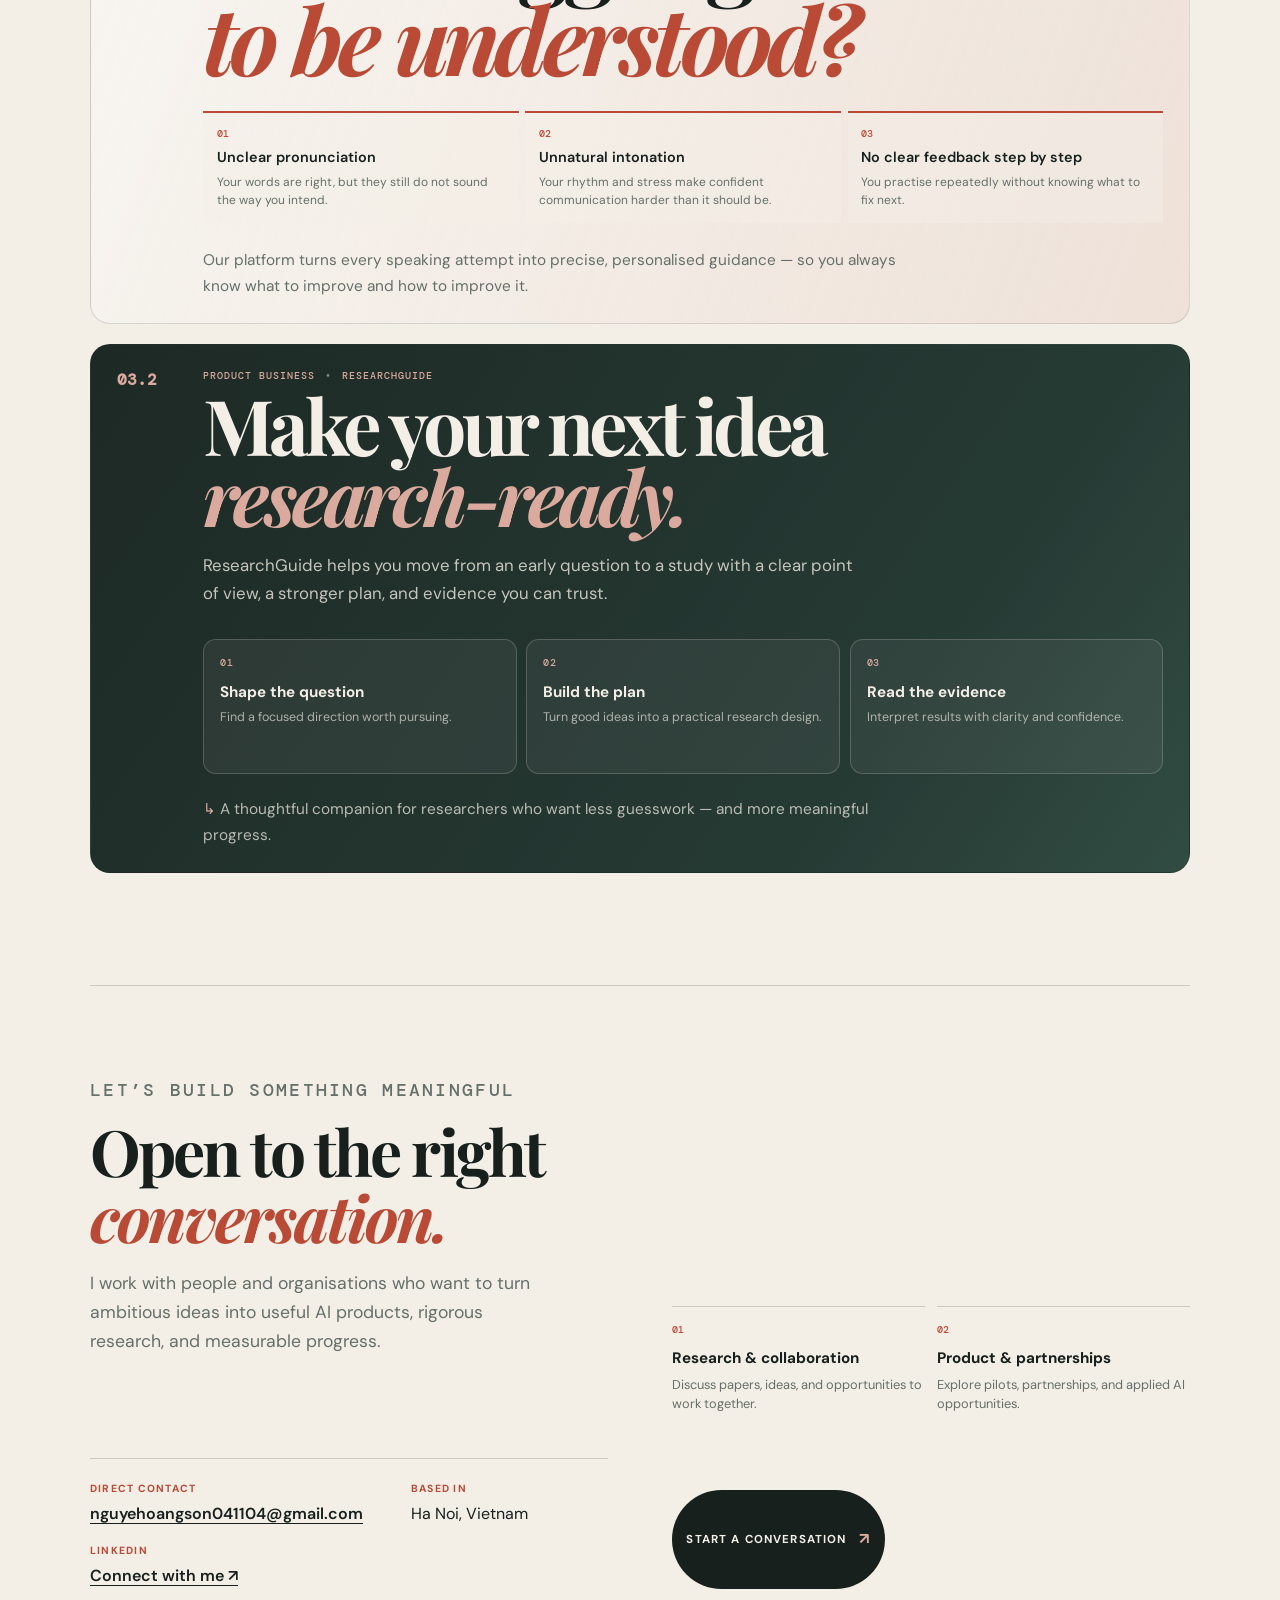
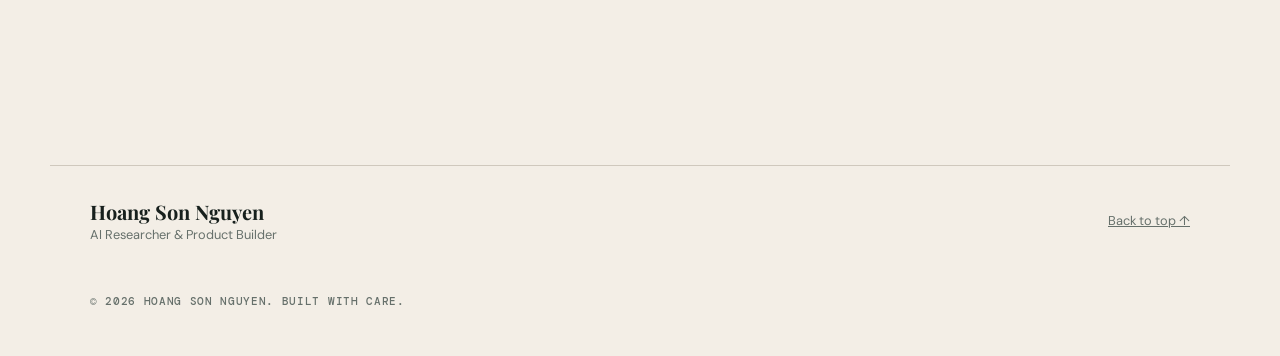
==== commit d4825d47: "a" ====
--- a/index.html
+++ b/index.html
@@ -285,7 +285,7 @@
             <div><span>01</span><strong>Research &amp; collaboration</strong><p>Discuss papers, ideas, and opportunities to work together.</p></div>
             <div><span>02</span><strong>Product &amp; partnerships</strong><p>Explore pilots, partnerships, and applied AI opportunities.</p></div>
           </div>
-          <div class="contact-details"><div><span>Direct contact</span><a href="mailto:nguyehoangson041104@gmail.com">nguyehoangson041104@gmail.com</a></div><div><span>Based in</span><p>Ha Noi, Vietnam</p></div></div>
+          <div class="contact-details"><div><span>Direct contact</span><a href="mailto:nguyehoangson041104@gmail.com">nguyehoangson041104@gmail.com</a> <br><div class="contact-linkedin"><span>LinkedIn</span><a href="https://www.linkedin.com/in/nguyen-hoang-son-3b255127/" target="_blank" rel="noopener noreferrer">Connect with me ↗</a></div></div><div><span>Based in</span><p>Ha Noi, Vietnam</p></div></div>
           <a class="contact-cta" href="mailto:nguyehoangson041104@gmail.com">Start a conversation <span>↗</span></a>
         </div>
       </section>
--- a/styles.css
+++ b/styles.css
@@ -35,7 +35,7 @@
 .publication-card{position:relative;overflow:visible}.publication-card .paper-conference{position:relative}.publication-card .paper-type{transition:opacity .2s ease}.publication-card .paper-ranking{position:absolute;z-index:2;top:2.9rem;right:0;max-width:255px;padding:.65rem .8rem;border:1px solid rgba(185,74,54,.35);border-radius:.65rem;background:var(--ink);box-shadow:0 10px 24px rgba(23,32,29,.16);color:var(--cream);font:500 .62rem/1.45 "DM Mono",monospace;letter-spacing:.03em;text-align:left;opacity:0;pointer-events:none;transform:translateY(-5px);transition:opacity .2s ease,transform .2s ease}.publication-card:hover .paper-ranking,.publication-card:focus-within .paper-ranking{opacity:1;transform:translateY(0)}.publication-card:hover .paper-type{color:var(--accent)}
 @media (max-width:700px){.research-publication-intro{padding-left:1rem}.research-publication-intro h2{font-size:2.9rem}.publication-card{min-height:300px;padding:1.3rem}.publication-card .paper-conference>span{max-width:150px;text-align:left}.community-section{padding:1.5rem 1rem 0}.community-grid{gap:1rem}.community-group li:hover{padding-left:0}}
 @media (max-width:700px){.publication-card .paper-ranking{top:3.1rem;left:0;right:auto;max-width:230px}.publication-card .paper-conference>span.paper-type{max-width:150px}}
-.contact,.contact-copy,.contact-intents>div{background:var(--cream)}.contact-copy{padding:2.8rem 0 3rem;border:0;border-radius:0;overflow:visible}.contact-copy::after{display:none}.contact-intents>div{padding:1rem 0;border-top:1px solid var(--line)}
-.contact{display:block;border-top:1px solid var(--line);padding:3rem 0 8rem}.contact-copy{position:relative;padding:2.8rem 3rem 3rem;border:1px solid rgba(23,32,29,.14);border-radius:1.4rem;background:linear-gradient(135deg,rgba(255,255,255,.55),rgba(232,224,213,.62));overflow:hidden}.contact-copy::after{position:absolute;right:-5rem;bottom:-8rem;width:20rem;height:20rem;border:1px solid rgba(185,74,54,.18);border-radius:50%;box-shadow:0 0 0 2rem rgba(185,74,54,.04),0 0 0 4rem rgba(185,74,54,.025);content:""}.contact-kicker{position:relative;z-index:1;margin:0 0 1.1rem;color:var(--accent);font:500 .68rem "DM Mono",monospace;letter-spacing:.13em;text-transform:uppercase}.contact-copy h2{position:relative;z-index:1;margin-bottom:1.25rem;font-size:clamp(2.8rem,5vw,5rem)}.contact-copy h2 em{color:var(--accent);font-style:italic}.contact-lead{position:relative;z-index:1;max-width:620px;margin:0;color:var(--muted);font-size:1.08rem;line-height:1.65}.contact-intents{position:relative;z-index:1;display:grid;grid-template-columns:repeat(2,minmax(0,1fr));gap:.7rem;margin:2.3rem 0 1.8rem}.contact-intents>div{padding:1rem;border-top:2px solid var(--accent);background:rgba(243,238,230,.62)}.contact-intents span{display:block;color:var(--accent);font:500 .65rem "DM Mono",monospace}.contact-intents strong{display:block;margin:.7rem 0 .35rem;font-size:.95rem}.contact-intents p{margin:0;color:var(--muted);font-size:.8rem;line-height:1.45}.contact-copy .contact-details{position:relative;z-index:1;display:flex;gap:3rem;padding-top:1.4rem;border-top:1px solid var(--line)}.contact-details span{font-size:.65rem}.contact-details a{font-weight:600}.contact-cta{position:relative;z-index:1;display:inline-flex;align-items:center;gap:.8rem;margin-top:2rem;padding:.85rem 1.1rem;border-radius:999px;background:var(--ink);color:var(--cream);font-size:.72rem;font-weight:700;letter-spacing:.1em;text-transform:uppercase;transition:background .2s ease,transform .2s ease}.contact-cta span{color:#d9aa9d;font-size:1rem}.contact-cta:hover{background:var(--accent);transform:translateY(-2px)}@media (max-width:700px){.contact{padding:2rem 0 5rem}.contact-copy{padding:2rem 1.25rem}.contact-copy h2{font-size:2.8rem}.contact-intents{grid-template-columns:1fr;margin:1.8rem 0 1.5rem}.contact-copy .contact-details{display:grid;gap:1.1rem}.contact-cta{margin-top:1.5rem}}
+.contact,.contact-copy,.contact-intents>div{background:var(--cream)}.contact-copy{padding:2.8rem 0 3rem;border:0;border-radius:0;overflow:visible}.contact-copy::after{display:none}.contact-intents>div{padding:1rem 0;border-top:1px solid var(--line)}.contact-linkedin{margin-top:1rem}.contact-cta{width:fit-content;max-width:100%}
+.contact{display:block;border-top:1px solid var(--line);padding:3rem 0 8rem}.contact-copy{position:relative;padding:2.8rem 0 3rem;border:0;border-radius:0;background:var(--cream);overflow:visible}.contact-copy::after{display:none}.contact-kicker{position:relative;z-index:1;margin:0 0 1.1rem;color:var(--accent);font:500 .68rem "DM Mono",monospace;letter-spacing:.13em;text-transform:uppercase}.contact-copy h2{position:relative;z-index:1;margin-bottom:1.25rem;font-size:clamp(2.8rem,5vw,5rem)}.contact-copy h2 em{color:var(--accent);font-style:italic}.contact-lead{position:relative;z-index:1;max-width:620px;margin:0;color:var(--muted);font-size:1.08rem;line-height:1.65}.contact-intents{position:relative;z-index:1;display:grid;grid-template-columns:repeat(2,minmax(0,1fr));gap:.7rem;margin:2.3rem 0 1.8rem}.contact-intents>div{padding:1rem 0;border-top:1px solid var(--line);background:var(--cream)}.contact-intents span{display:block;color:var(--accent);font:500 .65rem "DM Mono",monospace}.contact-intents strong{display:block;margin:.7rem 0 .35rem;font-size:.95rem}.contact-intents p{margin:0;color:var(--muted);font-size:.8rem;line-height:1.45}.contact-copy .contact-details{position:relative;z-index:1;display:flex;gap:3rem;padding-top:1.4rem;border-top:1px solid var(--line)}.contact-details span{font-size:.65rem}.contact-details a{font-weight:600}.contact-cta{position:relative;z-index:1;display:inline-flex;align-items:center;gap:.8rem;width:fit-content;max-width:100%;margin-top:2rem;padding:.45rem .9rem;border-radius:999px;background:var(--ink);color:var(--cream);font-size:.72rem;font-weight:700;letter-spacing:.1em;text-transform:uppercase;transition:background .2s ease,transform .2s ease}.contact-cta span{color:#d9aa9d;font-size:1rem}.contact-cta:hover{background:var(--accent);transform:translateY(-2px)}@media (max-width:700px){.contact{padding:2rem 0 5rem}.contact-copy{padding:2rem 0}.contact-copy h2{font-size:2.8rem}.contact-intents{grid-template-columns:1fr;margin:1.8rem 0 1.5rem}.contact-copy .contact-details{display:grid;gap:1.1rem}.contact-cta{margin-top:1.5rem}}
 .business-detail-research{background:linear-gradient(125deg,#1d2925 0%,#263a34 72%,#314c43 100%);color:var(--cream);overflow:hidden}.business-detail-research:hover{background:linear-gradient(125deg,#1d2925 0%,#263a34 72%,#314c43 100%)}.business-detail-research .business-detail-number{color:#d9aa9d}.business-detail-research .business-detail-kicker{color:#d9aa9d}.business-detail-research .business-detail-kicker span{color:rgba(243,238,230,.5);padding:0 .2rem}.business-detail-research h3{max-width:760px;margin-bottom:1.35rem;font-size:clamp(2.4rem,6vw,5.25rem);line-height:.92;letter-spacing:-.06em}.business-detail-research h3 em{color:#d9aa9d;font-style:italic}.research-detail-intro{max-width:650px;margin:0;color:rgba(243,238,230,.78);font-size:1.05rem;line-height:1.65}.research-pillar-grid{display:grid;grid-template-columns:repeat(3,minmax(0,1fr));gap:.6rem;margin-top:2rem}.research-pillar-grid>div{min-height:135px;padding:1rem;border:1px solid rgba(243,238,230,.2);border-radius:.8rem;background:rgba(243,238,230,.06)}.research-pillar-grid span{display:block;color:#d9aa9d;font:500 .65rem "DM Mono",monospace;letter-spacing:.08em}.research-pillar-grid strong{display:block;margin:.9rem 0 .45rem;font-size:.95rem;line-height:1.15}.research-pillar-grid p{margin:0;color:rgba(243,238,230,.65);font-size:.78rem;line-height:1.45}.business-detail-research .business-detail-description{color:rgba(243,238,230,.72);margin-top:1.35rem}.business-detail-research .business-detail-description::before{content:"↳  " ;color:#d9aa9d}@media (max-width:700px){.research-pillar-grid{grid-template-columns:1fr;margin-top:1.5rem}.research-pillar-grid>div{min-height:0}.business-detail-research h3{font-size:clamp(2.5rem,13vw,4rem)}}
 .scroll-reveal{opacity:0;transform:translateY(5rem);filter:blur(8px);transition:opacity 1.05s ease,transform 1.05s cubic-bezier(.2,.7,.2,1),filter 1.05s ease}.scroll-reveal.is-visible{opacity:1;transform:none;filter:none}.scroll-reveal>*{opacity:0;transform:translateY(1.5rem);transition:opacity 1.05s ease,transform 1.05s ease}.scroll-reveal.is-visible>*{opacity:1;transform:none}.scroll-reveal.is-visible>*:nth-child(2){transition-delay:.18s}.scroll-reveal.is-visible>*:nth-child(3){transition-delay:.36s}.scroll-reveal.is-visible>*:nth-child(4){transition-delay:.54s}@media (prefers-reduced-motion:reduce){.scroll-reveal{opacity:0;transform:none;filter:none;transition:opacity 1.05s ease}.scroll-reveal.is-visible{opacity:1}.scroll-reveal>*{opacity:1;transform:none;transition:none}}
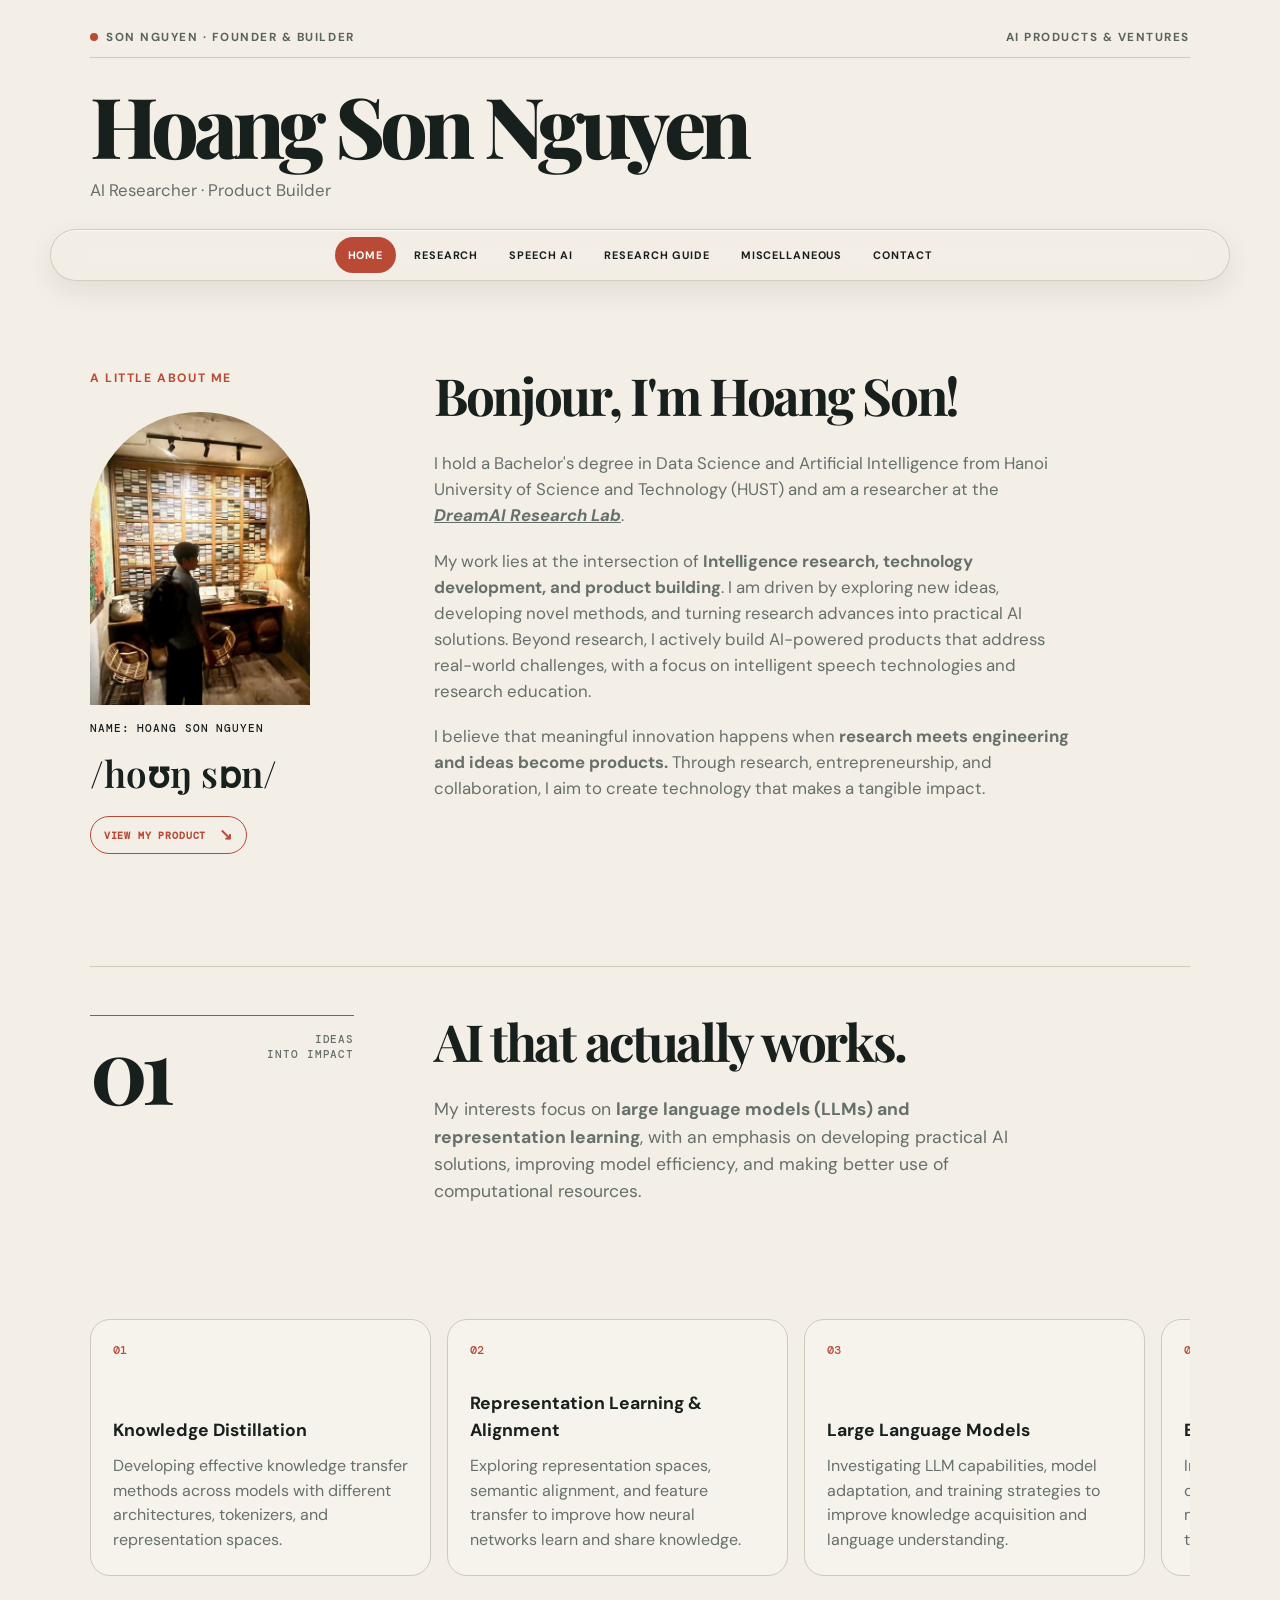
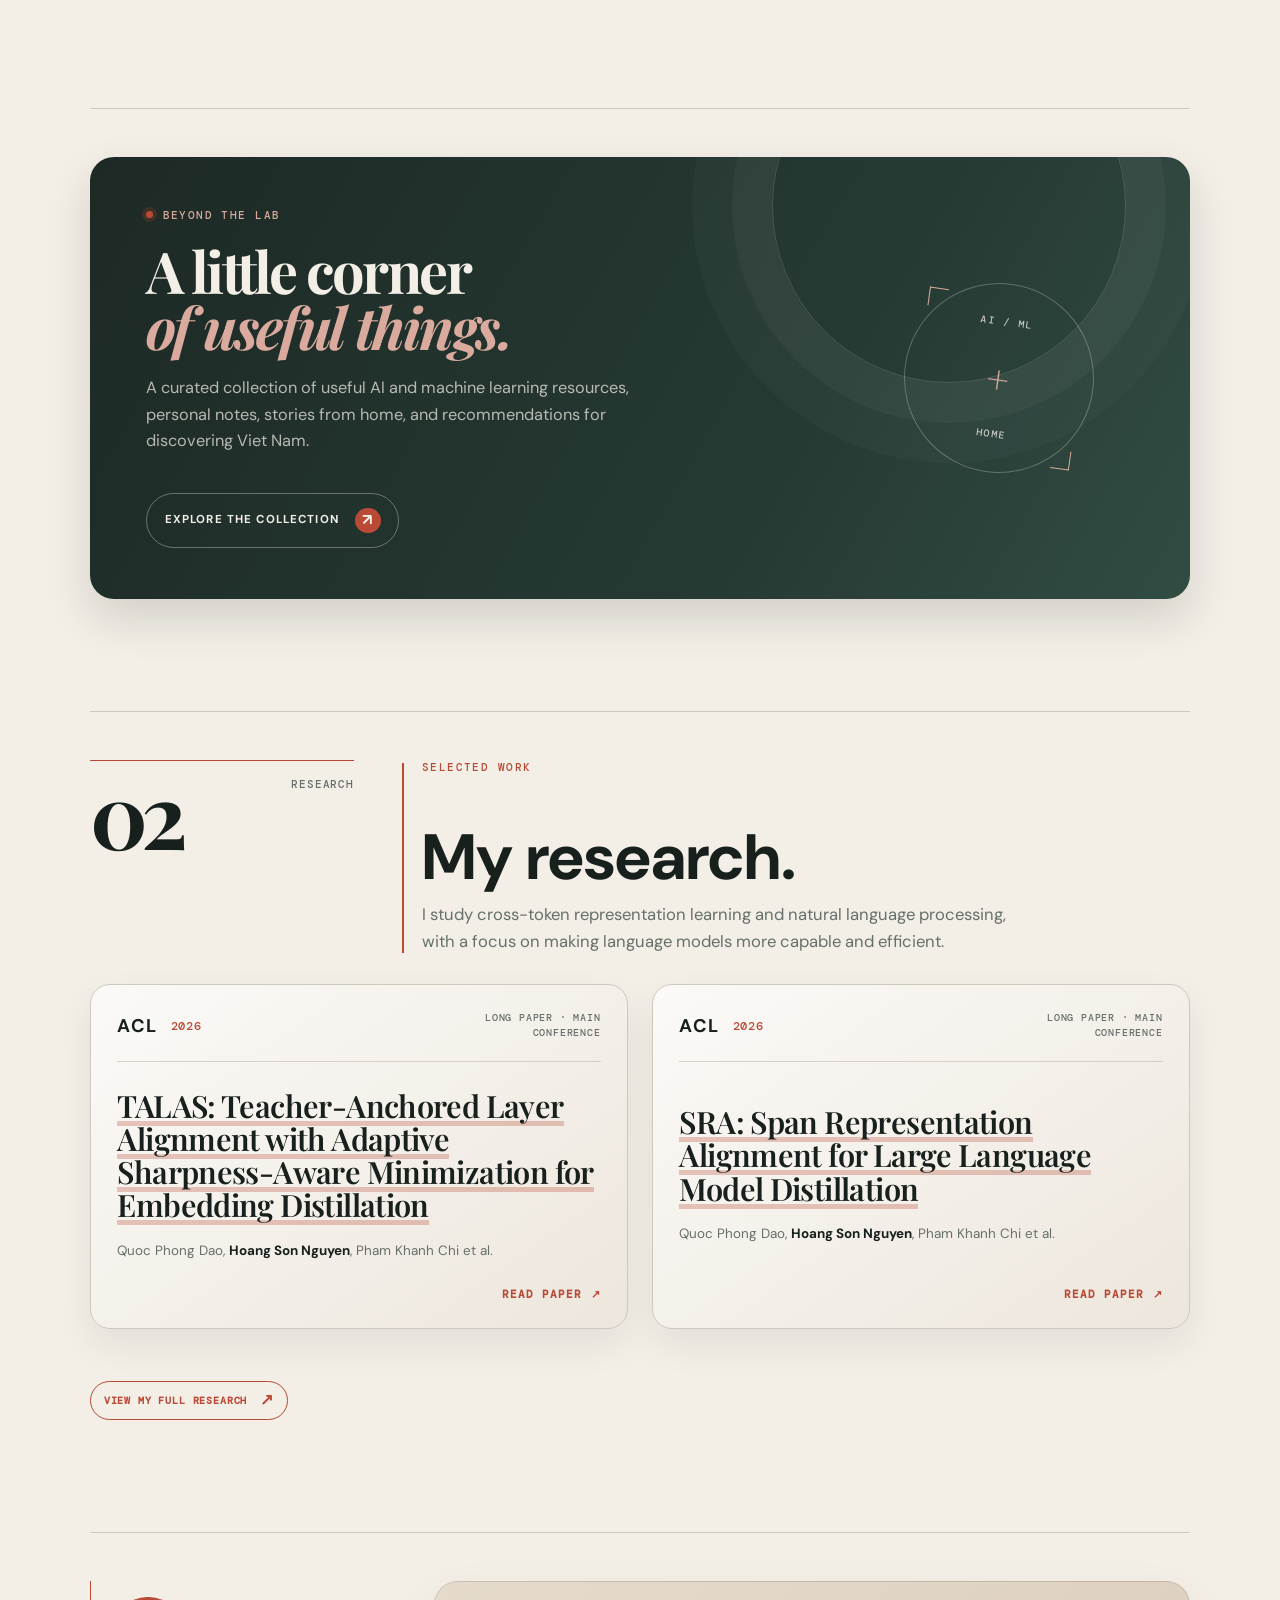
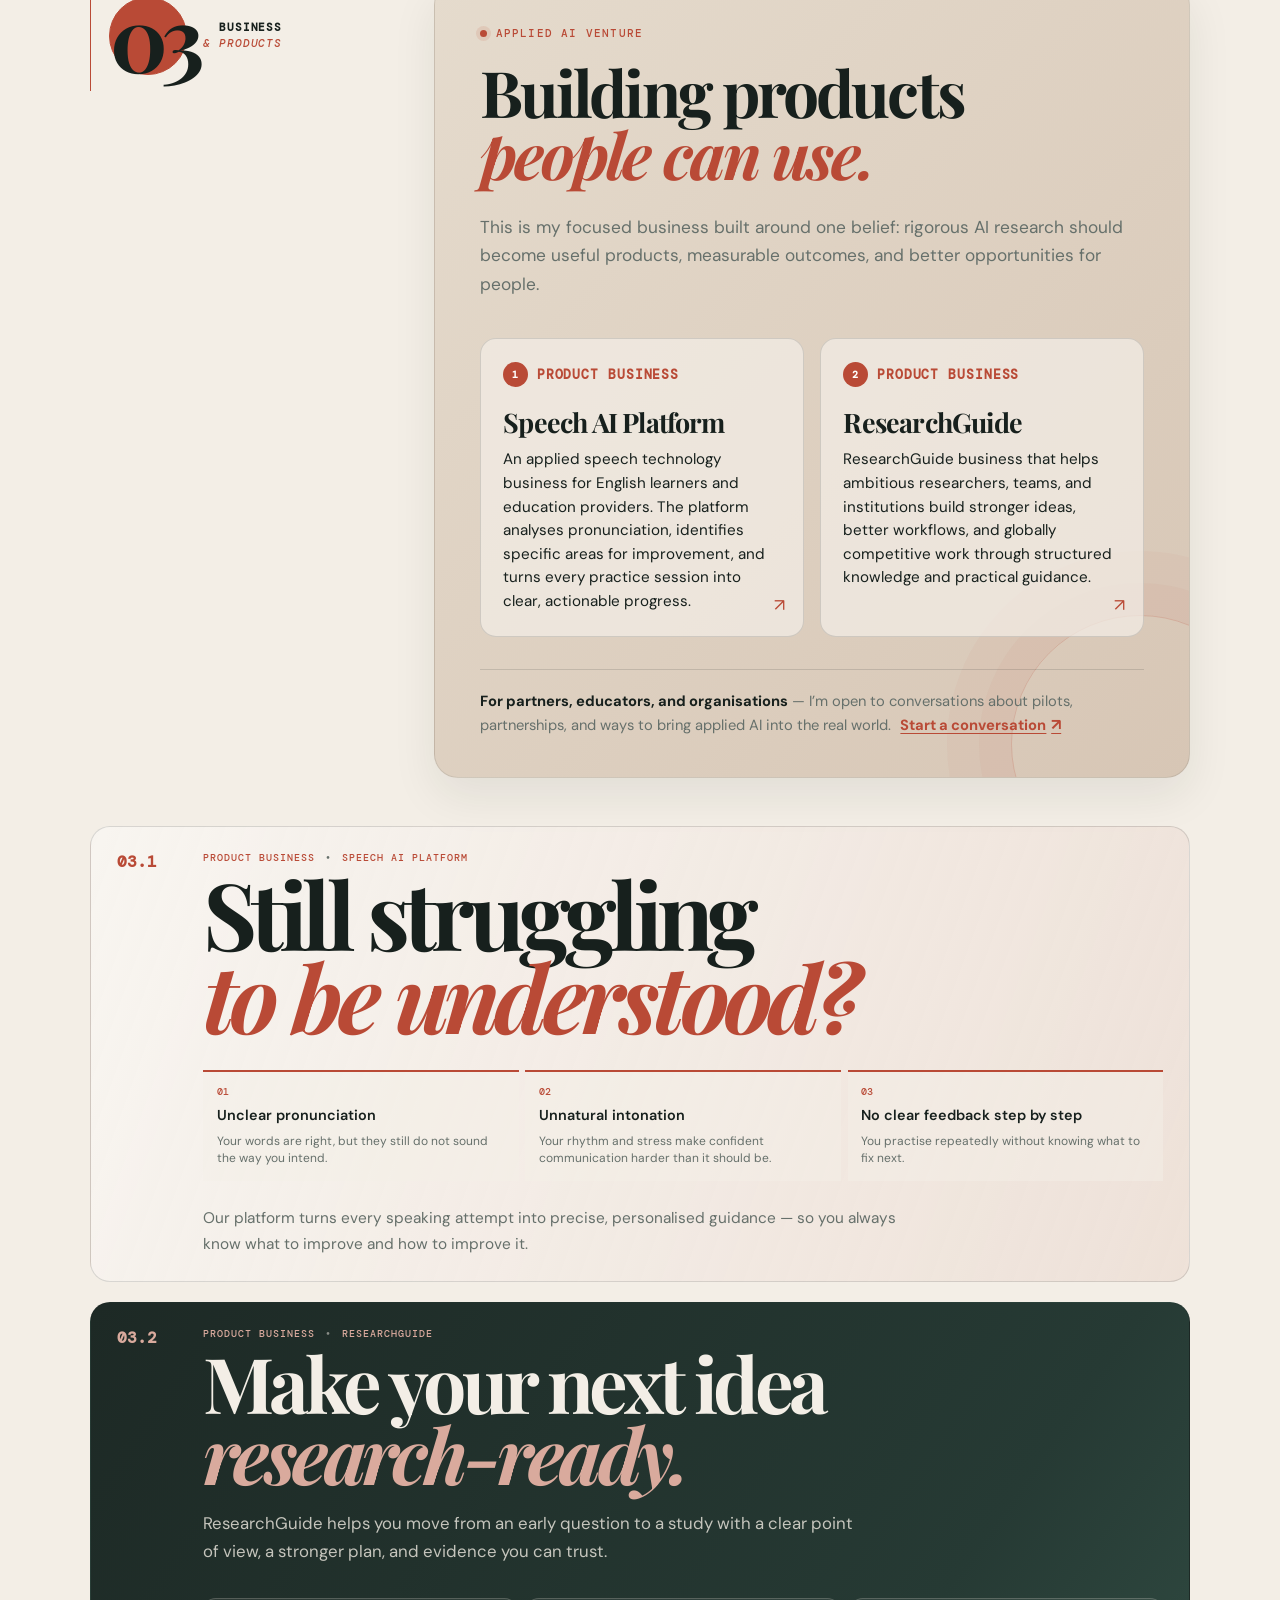
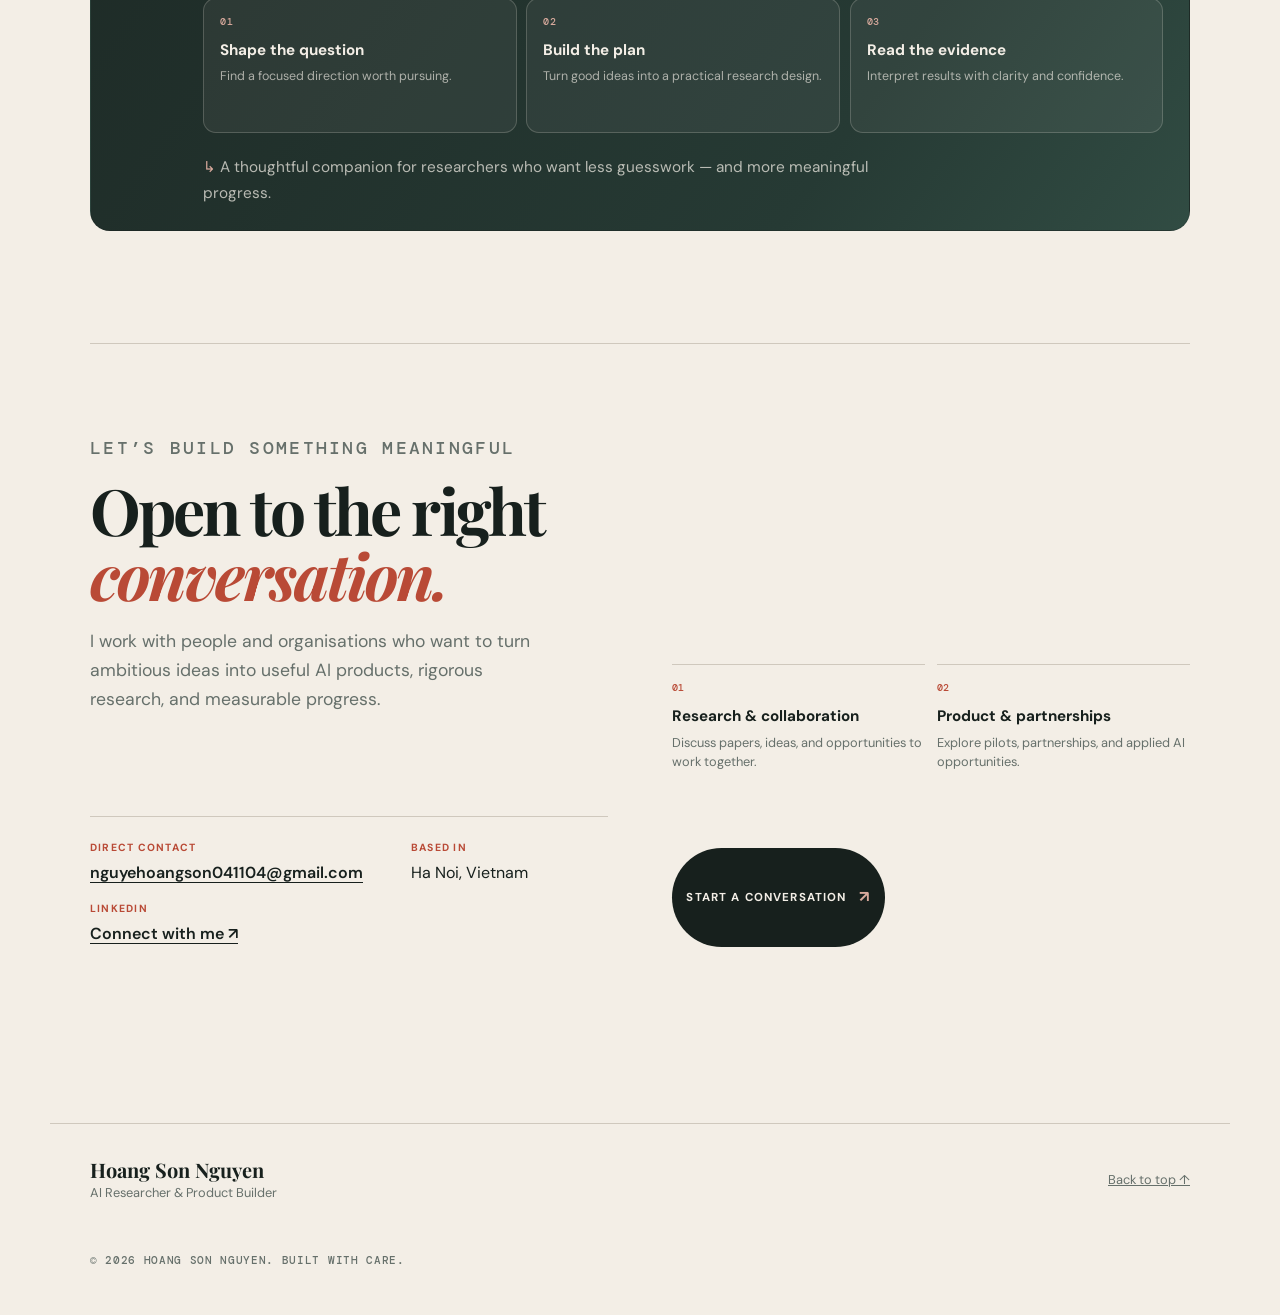
==== commit 39b85572: "research" ====
--- a/index.html
+++ b/index.html
@@ -186,7 +186,7 @@
   </article>
 </div>
 
-          <section class="research-subsection community-section" aria-labelledby="community-title">
+          <!-- <section class="research-subsection community-section" aria-labelledby="community-title">
             <h2 id="community-title">Research community</h2>
             <div class="community-grid">
               <div class="community-group">
@@ -215,7 +215,7 @@
                 </ul>
               </div>
             </div>
-          </section>
+          </section> -->
           <a class="product-button research-button" href="research.html">View my full research <span>↗</span></a>
         </div>
       </section>
--- a/styles.css
+++ b/styles.css
@@ -37,5 +37,9 @@
 @media (max-width:700px){.publication-card .paper-ranking{top:3.1rem;left:0;right:auto;max-width:230px}.publication-card .paper-conference>span.paper-type{max-width:150px}}
 .contact,.contact-copy,.contact-intents>div{background:var(--cream)}.contact-copy{padding:2.8rem 0 3rem;border:0;border-radius:0;overflow:visible}.contact-copy::after{display:none}.contact-intents>div{padding:1rem 0;border-top:1px solid var(--line)}.contact-linkedin{margin-top:1rem}.contact-cta{width:fit-content;max-width:100%}
 .contact{display:block;border-top:1px solid var(--line);padding:3rem 0 8rem}.contact-copy{position:relative;padding:2.8rem 0 3rem;border:0;border-radius:0;background:var(--cream);overflow:visible}.contact-copy::after{display:none}.contact-kicker{position:relative;z-index:1;margin:0 0 1.1rem;color:var(--accent);font:500 .68rem "DM Mono",monospace;letter-spacing:.13em;text-transform:uppercase}.contact-copy h2{position:relative;z-index:1;margin-bottom:1.25rem;font-size:clamp(2.8rem,5vw,5rem)}.contact-copy h2 em{color:var(--accent);font-style:italic}.contact-lead{position:relative;z-index:1;max-width:620px;margin:0;color:var(--muted);font-size:1.08rem;line-height:1.65}.contact-intents{position:relative;z-index:1;display:grid;grid-template-columns:repeat(2,minmax(0,1fr));gap:.7rem;margin:2.3rem 0 1.8rem}.contact-intents>div{padding:1rem 0;border-top:1px solid var(--line);background:var(--cream)}.contact-intents span{display:block;color:var(--accent);font:500 .65rem "DM Mono",monospace}.contact-intents strong{display:block;margin:.7rem 0 .35rem;font-size:.95rem}.contact-intents p{margin:0;color:var(--muted);font-size:.8rem;line-height:1.45}.contact-copy .contact-details{position:relative;z-index:1;display:flex;gap:3rem;padding-top:1.4rem;border-top:1px solid var(--line)}.contact-details span{font-size:.65rem}.contact-details a{font-weight:600}.contact-cta{position:relative;z-index:1;display:inline-flex;align-items:center;gap:.8rem;width:fit-content;max-width:100%;margin-top:2rem;padding:.45rem .9rem;border-radius:999px;background:var(--ink);color:var(--cream);font-size:.72rem;font-weight:700;letter-spacing:.1em;text-transform:uppercase;transition:background .2s ease,transform .2s ease}.contact-cta span{color:#d9aa9d;font-size:1rem}.contact-cta:hover{background:var(--accent);transform:translateY(-2px)}@media (max-width:700px){.contact{padding:2rem 0 5rem}.contact-copy{padding:2rem 0}.contact-copy h2{font-size:2.8rem}.contact-intents{grid-template-columns:1fr;margin:1.8rem 0 1.5rem}.contact-copy .contact-details{display:grid;gap:1.1rem}.contact-cta{margin-top:1.5rem}}
+.research-page-main{padding:7rem 2.5rem 0}.research-page-intro{max-width:760px;padding-bottom:7rem}.research-page-intro h2{margin:0 0 1.7rem;font:700 clamp(3rem,7vw,6.2rem)/.92 "Playfair Display",serif;letter-spacing:-.06em}.research-page-intro h2 em{color:var(--accent);font-style:italic}.research-page-lead{max-width:620px;margin:0;color:var(--muted);font-size:1.1rem;line-height:1.7}.research-page-links{display:flex;gap:2rem;margin-top:2rem}.research-page-links a{font-size:.72rem;font-weight:700;letter-spacing:.1em;text-transform:uppercase}.research-page-links a:first-child{color:var(--accent);text-decoration:underline;text-underline-offset:4px}.research-page-links span{font-size:1rem;margin-left:.25rem}.research-page-section{border-top:1px solid var(--line);padding:3rem 0 7rem}.research-page-heading{display:grid;grid-template-columns:24% 1fr;gap:5rem;align-items:start}.research-page-heading>span{color:var(--accent);font:500 .7rem "DM Mono",monospace}.research-page-heading h2{margin:0;font:700 clamp(2.2rem,4vw,4rem)/1 "Playfair Display",serif;letter-spacing:-.045em}.research-page-publications{margin:3rem 0 0 24%;display:grid;grid-template-columns:repeat(2,minmax(0,1fr));gap:1.25rem}.research-page-paper{min-height:320px;padding:1.5rem;border:1px solid var(--line);background:rgba(255,255,255,.25);transition:transform .2s ease,background .2s ease,box-shadow .2s ease}.research-page-paper:hover{background:#e8e0d5;box-shadow:0 14px 28px rgba(23,32,29,.08);transform:translateY(-4px)}.research-page-paper-meta{display:flex;justify-content:space-between;align-items:baseline;color:var(--accent);font:500 .68rem "DM Mono",monospace;text-transform:uppercase;letter-spacing:.08em}.research-page-paper-meta strong{font-size:1.2rem;letter-spacing:.05em}.research-page-paper h3{margin:4rem 0 1.5rem;font:700 clamp(1.45rem,2.4vw,2.1rem)/1.08 "Playfair Display",serif;letter-spacing:-.03em}.research-page-paper h3 a{background:linear-gradient(transparent 88%,rgba(185,74,54,.25) 0)}.research-page-paper h3 span{color:var(--accent);font:400 1rem "DM Sans",sans-serif}.research-page-paper p{margin:0;color:var(--muted);font-size:.85rem}.research-page-community-grid{margin:3rem 0 0 24%;display:grid;grid-template-columns:repeat(2,minmax(0,1fr));gap:4rem}.research-page-label{margin:0 0 1rem;color:var(--accent);font:500 .68rem "DM Mono",monospace;letter-spacing:.1em;text-transform:uppercase}.research-page-community ul{list-style:none;margin:0;padding:0;border-top:1px solid var(--line)}.research-page-community li{border-bottom:1px solid var(--line)}.research-page-community li a{display:flex;flex-direction:column;gap:.2rem;padding:1rem 0;transition:padding .2s ease}.research-page-community li a:hover{padding-left:.5rem}.research-page-community li strong{font-size:1rem}.research-page-community li span{color:var(--muted);font-size:.82rem}@media (max-width:700px){.research-page-main{padding:4rem 1.25rem 0}.research-page-intro{padding-bottom:4rem}.research-page-intro h2{font-size:3.4rem}.research-page-lead{font-size:1rem}.research-page-links{gap:1rem;flex-wrap:wrap}.research-page-section{padding:2.2rem 0 4.5rem}.research-page-heading{display:block}.research-page-heading>span{display:block;margin-bottom:1rem}.research-page-heading h2{font-size:2.8rem}.research-page-publications,.research-page-community-grid{margin:2rem 0 0;grid-template-columns:1fr}.research-page-paper{min-height:0}.research-page-paper h3{margin-top:3rem}.research-page-community-grid{gap:2.5rem}}
+.research-page-reference-section{padding:0 0 7rem}.research-page-reference-section>h2{margin:0;font:700 clamp(2.2rem,4vw,4rem)/1 "Playfair Display",serif;letter-spacing:-.045em}.research-page-publication-note{margin:1rem 0 0;color:var(--muted);font-size:1rem}.research-page-publication-note a{color:var(--accent);text-decoration:underline;text-underline-offset:4px}.research-page-reference-section .research-page-publications{display:block;margin:3rem 0 0}.research-page-reference-section .research-page-paper{min-height:0;padding:1.55rem 0 1.7rem;border:0;border-top:1px solid var(--line);border-radius:0;background:transparent;box-shadow:none;display:grid;grid-template-columns:10rem minmax(0,1fr);column-gap:2rem;align-items:start}.research-page-reference-section .research-page-paper:last-child{border-bottom:1px solid var(--line)}.research-page-reference-section .research-page-paper:hover{background:transparent;box-shadow:none;transform:none}.research-page-reference-section .research-page-paper-meta{display:flex;flex-direction:column;align-items:flex-start;gap:.35rem;padding-top:.15rem}.research-page-reference-section .research-page-paper-meta strong{font:700 1.25rem "Playfair Display",serif;color:var(--ink);letter-spacing:0}.research-page-reference-section .research-page-paper-meta span{color:var(--muted);font-size:.62rem;line-height:1.45;letter-spacing:.06em}.research-page-reference-section .research-page-paper h3{margin:0 0 .85rem;max-width:760px;font:600 clamp(1.35rem,2.4vw,2rem)/1.14 "Playfair Display",serif;letter-spacing:-.025em}.research-page-reference-section .research-page-paper h3 a{background:linear-gradient(transparent 91%,rgba(185,74,54,.24) 0);transition:color .2s ease,background .2s ease}.research-page-reference-section .research-page-paper h3 a:hover{color:var(--accent);background:linear-gradient(transparent 70%,rgba(185,74,54,.24) 0)}.research-page-reference-section .research-page-paper h3 span{font-size:.9rem}.research-page-reference-section .research-page-paper p{margin:0;color:var(--muted);font-size:.82rem;line-height:1.5}.research-page-reference-section+.community-section{margin-top:0;border-top:1px solid var(--ink);padding-top:3rem}.research-page-reference-section+.community-section h2{margin:0;font:700 clamp(2.2rem,4vw,4rem)/1 "Playfair Display",serif;letter-spacing:-.045em}@media (max-width:700px){.research-page-reference-section{padding-bottom:4.5rem}.research-page-reference-section>h2,.research-page-reference-section+.community-section h2{font-size:2.8rem}.research-page-reference-section .research-page-publications{margin-top:2rem}.research-page-reference-section .research-page-paper{grid-template-columns:1fr;gap:1rem;padding:1.25rem 0 1.45rem}.research-page-reference-section .research-page-paper-meta{flex-direction:row;align-items:baseline;justify-content:space-between}.research-page-reference-section .research-page-paper h3{font-size:1.45rem}}
+.research-page-extracurricular{margin-top:5rem;border-top:1px solid var(--line);padding-top:3rem}.research-page-extracurricular .research-page-heading{display:block;padding-bottom:1.5rem;border-bottom:1px solid var(--ink)}.research-page-extracurricular .research-page-heading h2{margin:0;font:700 clamp(2.2rem,4vw,4rem)/1 "Playfair Display",serif;letter-spacing:-.045em}.research-page-extracurricular-content{margin:0}.research-page-experience-list{display:flex;flex-direction:column}.research-page-experience{display:grid;grid-template-columns:max-content minmax(0,1fr);align-items:center;gap:4rem;padding:3rem 0;border-bottom:1px solid var(--line)}.research-page-experience-reverse{grid-template-columns:minmax(0,1fr) max-content}.research-page-experience-reverse figure{order:2}.research-page-experience-reverse .research-page-experience-copy{order:1}.research-page-experience figure{position:relative;width:max-content;max-width:100%;margin:0;overflow:hidden;border-radius:.85rem;background:transparent}.research-page-experience figure::after{position:absolute;inset:.65rem;border:1px solid rgba(185,74,54,.35);border-radius:.55rem;content:"";pointer-events:none}.research-page-experience img{display:block;width:auto;max-width:100%;height:auto;max-height:330px;object-fit:contain;transition:transform .3s ease}.research-page-experience figure:hover img{transform:scale(1.03)}.research-page-experience-copy{position:relative;max-width:54ch;padding:1rem 0 1rem 1.5rem}.research-page-experience-copy::before{position:absolute;top:1rem;bottom:1rem;left:0;width:2px;background:var(--accent);content:""}.research-page-experience-reverse .research-page-experience-copy{padding-left:0;padding-right:1.5rem}.research-page-experience-reverse .research-page-experience-copy::before{left:auto;right:0}.research-page-experience-copy p{margin:0;color:var(--muted);font-size:clamp(.92rem,1.15vw,1.02rem);line-height:1.75}.research-page-experience-copy p a{color:var(--accent);font-weight:600;text-decoration:underline;text-underline-offset:3px}.research-page-experience-copy p a span{font-size:.9rem;text-decoration:none}.research-page-experience-copy .research-page-experience-label{margin-bottom:1rem;color:var(--ink);font:700 clamp(1.15rem,1.8vw,1.55rem)/1.15 "Playfair Display",serif;letter-spacing:-.02em;text-transform:none}.research-page-placeholder{max-width:680px;margin:1.5rem 0 0;padding:1rem;border:1px dashed rgba(102,112,107,.55);border-radius:.7rem;color:var(--muted);font-size:.85rem;line-height:1.55}@media (max-width:700px){.research-page-extracurricular{margin-top:3.5rem;padding-top:2.2rem}.research-page-extracurricular .research-page-heading{padding-bottom:1rem}.research-page-extracurricular-content{margin:0}.research-page-experience,.research-page-experience-reverse{display:flex;flex-direction:column;align-items:stretch;gap:1.5rem;padding:2rem 0}.research-page-experience-reverse figure,.research-page-experience-reverse .research-page-experience-copy{order:initial}.research-page-experience img{height:auto;max-height:360px}.research-page-experience-copy{max-width:none;padding:.75rem 0 .75rem 1.25rem}.research-page-experience-reverse .research-page-experience-copy{padding:.75rem 0 .75rem 1.25rem}.research-page-experience-copy::before{top:.75rem;bottom:.75rem}.research-page-experience-reverse .research-page-experience-copy::before{left:0;right:auto}}
+.research-page-reference-section .research-page-publications{display:grid;grid-template-columns:1fr;gap:1rem}.research-page-reference-section .research-page-paper,.research-page-reference-section .research-page-paper:last-child{position:relative;display:block;min-height:0;padding:1.5rem 1.6rem 1.65rem;border:1px solid rgba(185,74,54,.22);border-radius:1.15rem;background:linear-gradient(120deg,rgba(255,255,255,.68),rgba(232,224,213,.72));box-shadow:0 10px 24px rgba(23,32,29,.05);transition:transform .2s ease,box-shadow .2s ease,border-color .2s ease}.research-page-reference-section .research-page-paper::before{position:absolute;top:0;bottom:0;left:0;width:4px;border-radius:1.15rem 0 0 1.15rem;background:var(--accent);content:""}.research-page-reference-section .research-page-paper:hover{border-color:var(--accent);box-shadow:0 16px 32px rgba(23,32,29,.1);transform:translateY(-3px)}.research-page-reference-section .research-page-paper-meta{padding-left:.2rem}.research-page-reference-section .research-page-paper h3{margin-top:0}.research-page-reference-section .research-page-paper h3 a{background:linear-gradient(transparent 91%,rgba(185,74,54,.3) 0)}@media (max-width:700px){.research-page-reference-section .research-page-paper,.research-page-reference-section .research-page-paper:last-child{padding:1.25rem 1.15rem 1.35rem 1.3rem}.research-page-reference-section .research-page-paper::before{width:3px}}
 .business-detail-research{background:linear-gradient(125deg,#1d2925 0%,#263a34 72%,#314c43 100%);color:var(--cream);overflow:hidden}.business-detail-research:hover{background:linear-gradient(125deg,#1d2925 0%,#263a34 72%,#314c43 100%)}.business-detail-research .business-detail-number{color:#d9aa9d}.business-detail-research .business-detail-kicker{color:#d9aa9d}.business-detail-research .business-detail-kicker span{color:rgba(243,238,230,.5);padding:0 .2rem}.business-detail-research h3{max-width:760px;margin-bottom:1.35rem;font-size:clamp(2.4rem,6vw,5.25rem);line-height:.92;letter-spacing:-.06em}.business-detail-research h3 em{color:#d9aa9d;font-style:italic}.research-detail-intro{max-width:650px;margin:0;color:rgba(243,238,230,.78);font-size:1.05rem;line-height:1.65}.research-pillar-grid{display:grid;grid-template-columns:repeat(3,minmax(0,1fr));gap:.6rem;margin-top:2rem}.research-pillar-grid>div{min-height:135px;padding:1rem;border:1px solid rgba(243,238,230,.2);border-radius:.8rem;background:rgba(243,238,230,.06)}.research-pillar-grid span{display:block;color:#d9aa9d;font:500 .65rem "DM Mono",monospace;letter-spacing:.08em}.research-pillar-grid strong{display:block;margin:.9rem 0 .45rem;font-size:.95rem;line-height:1.15}.research-pillar-grid p{margin:0;color:rgba(243,238,230,.65);font-size:.78rem;line-height:1.45}.business-detail-research .business-detail-description{color:rgba(243,238,230,.72);margin-top:1.35rem}.business-detail-research .business-detail-description::before{content:"↳  " ;color:#d9aa9d}@media (max-width:700px){.research-pillar-grid{grid-template-columns:1fr;margin-top:1.5rem}.research-pillar-grid>div{min-height:0}.business-detail-research h3{font-size:clamp(2.5rem,13vw,4rem)}}
 .scroll-reveal{opacity:0;transform:translateY(5rem);filter:blur(8px);transition:opacity 1.05s ease,transform 1.05s cubic-bezier(.2,.7,.2,1),filter 1.05s ease}.scroll-reveal.is-visible{opacity:1;transform:none;filter:none}.scroll-reveal>*{opacity:0;transform:translateY(1.5rem);transition:opacity 1.05s ease,transform 1.05s ease}.scroll-reveal.is-visible>*{opacity:1;transform:none}.scroll-reveal.is-visible>*:nth-child(2){transition-delay:.18s}.scroll-reveal.is-visible>*:nth-child(3){transition-delay:.36s}.scroll-reveal.is-visible>*:nth-child(4){transition-delay:.54s}@media (prefers-reduced-motion:reduce){.scroll-reveal{opacity:0;transform:none;filter:none;transition:opacity 1.05s ease}.scroll-reveal.is-visible{opacity:1}.scroll-reveal>*{opacity:1;transform:none;transition:none}}
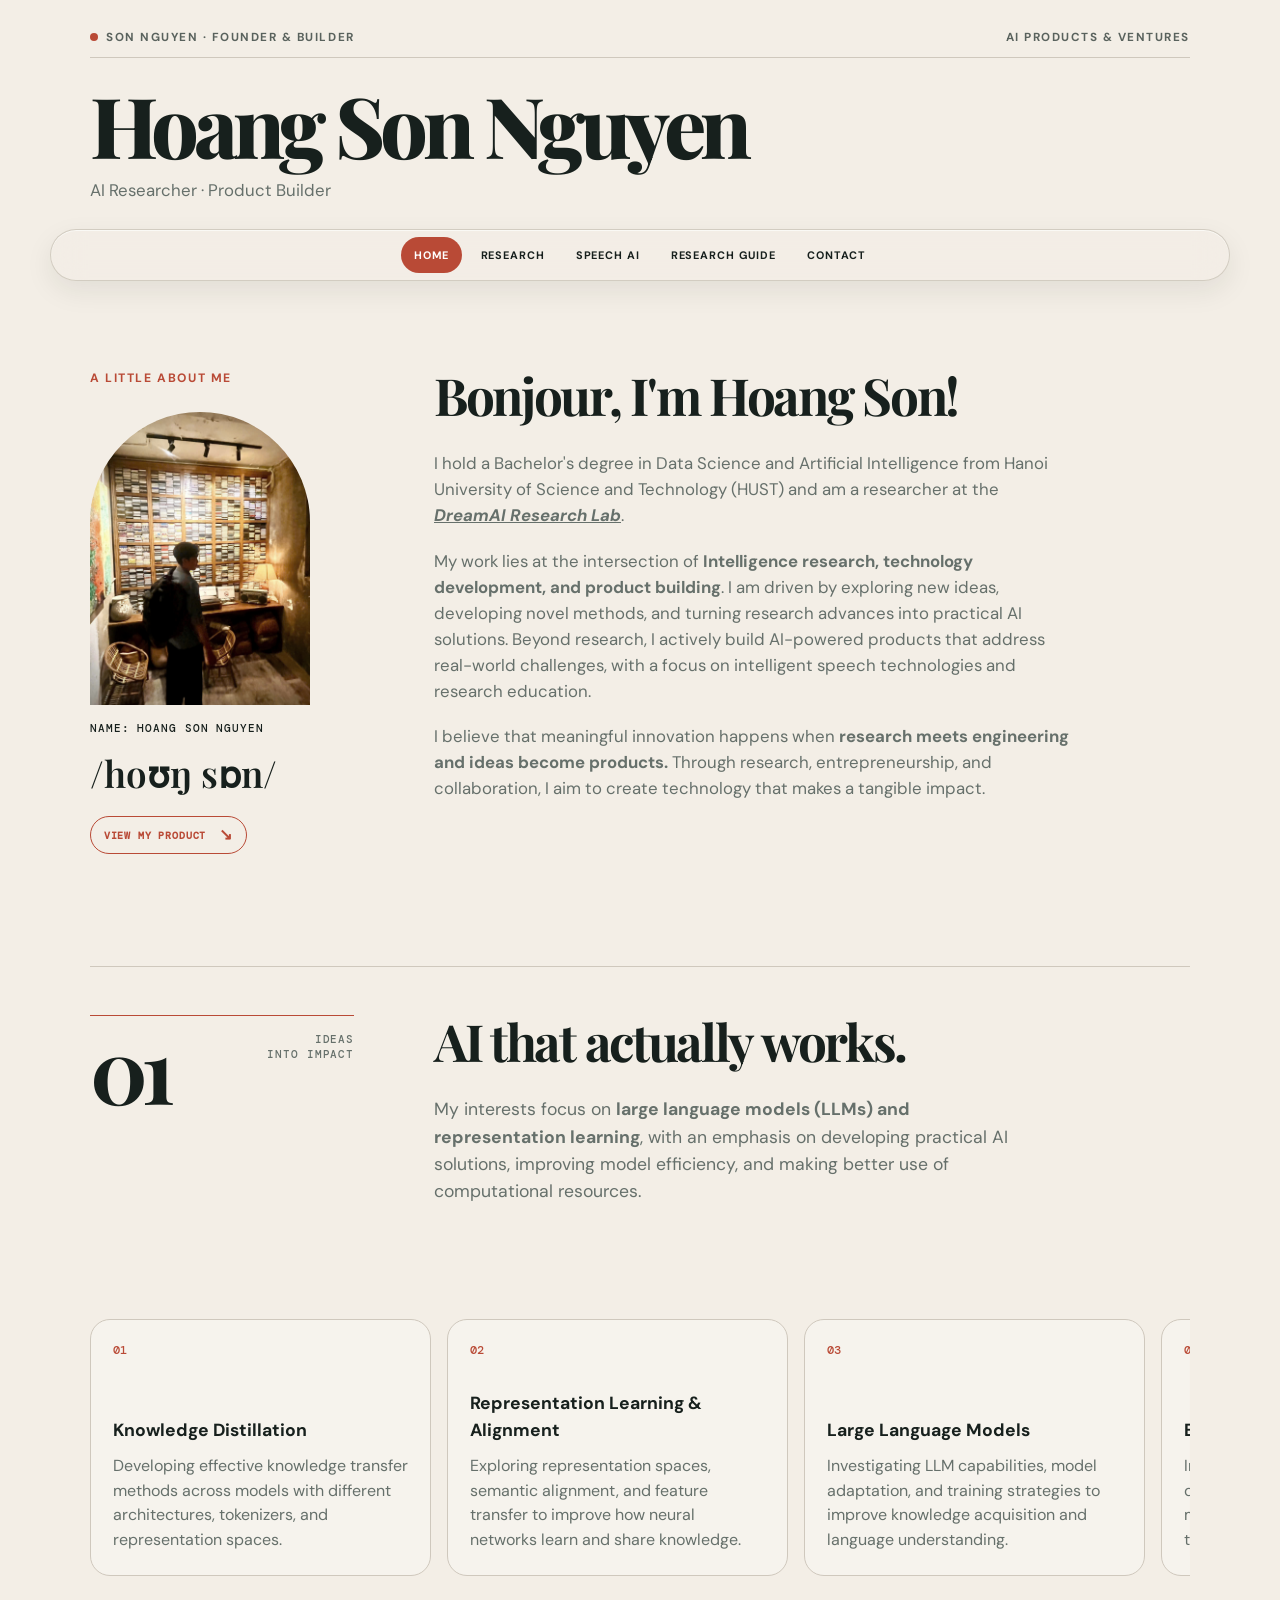
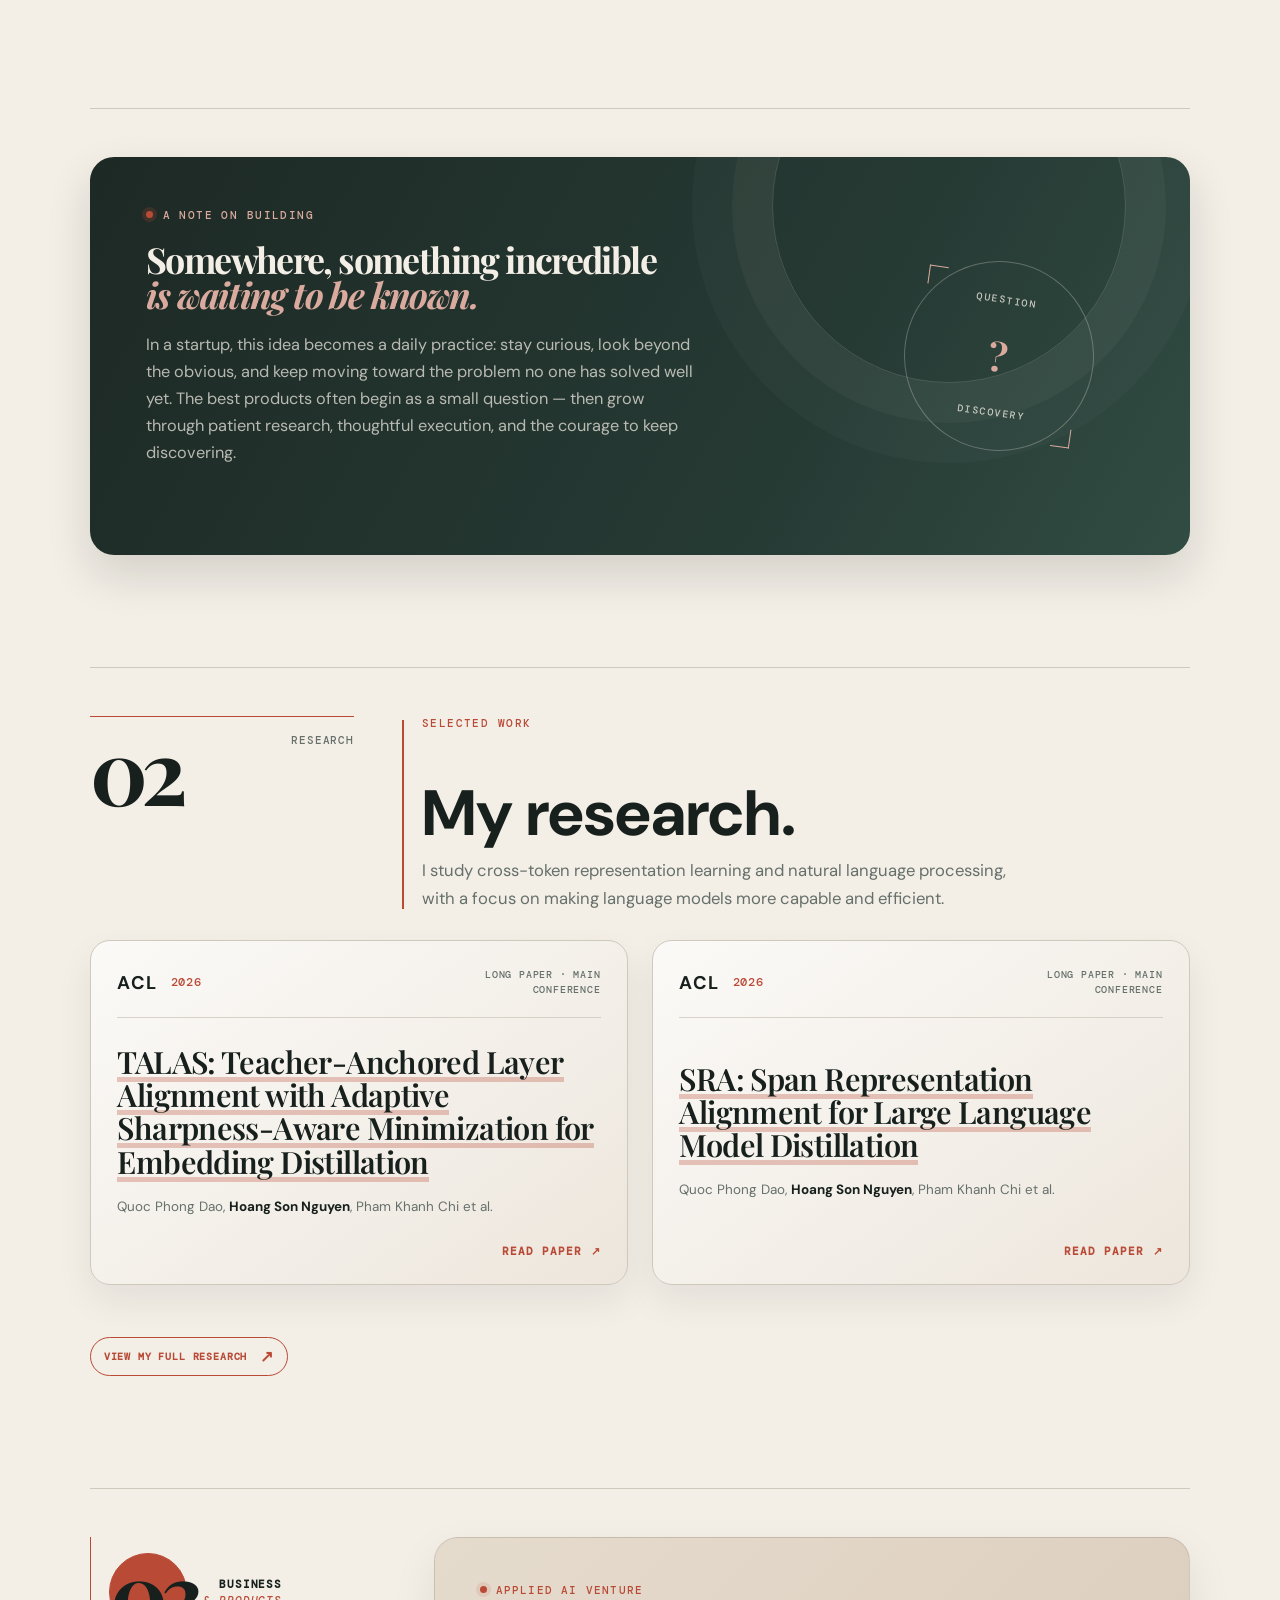
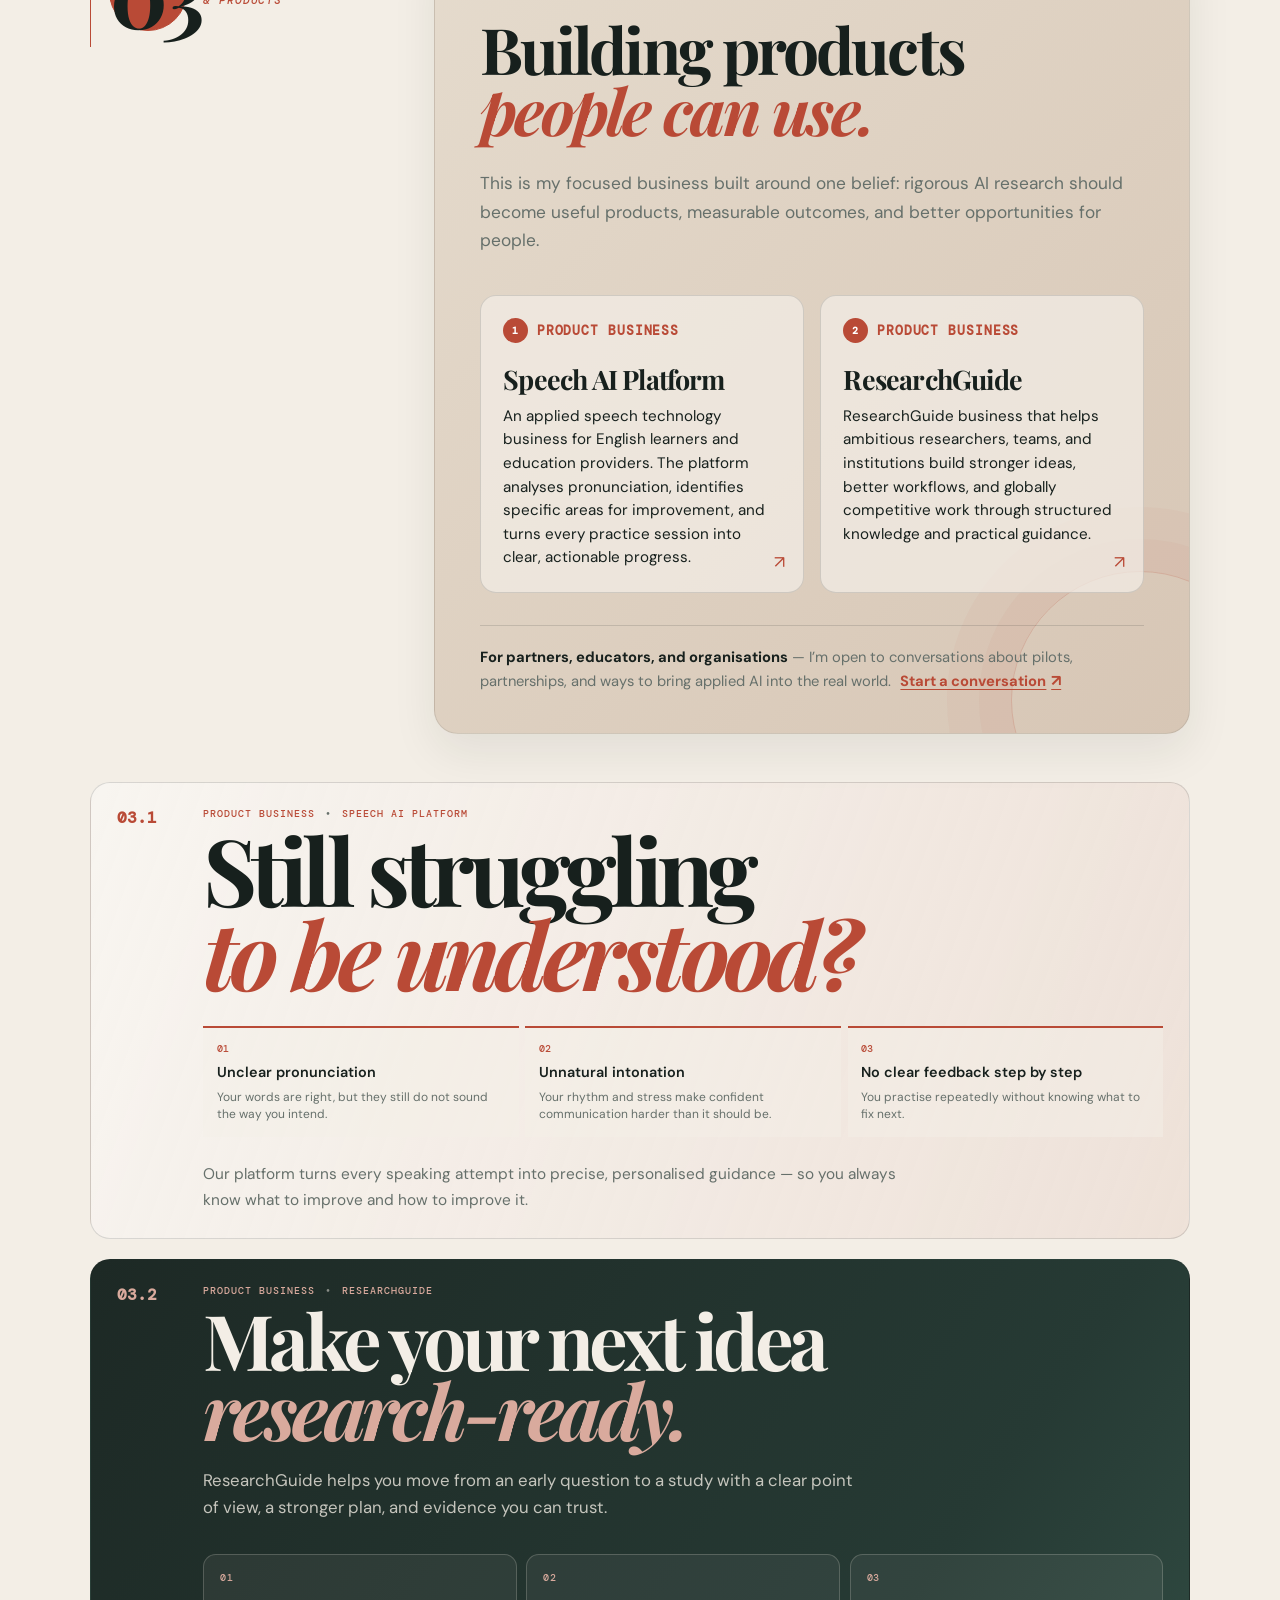
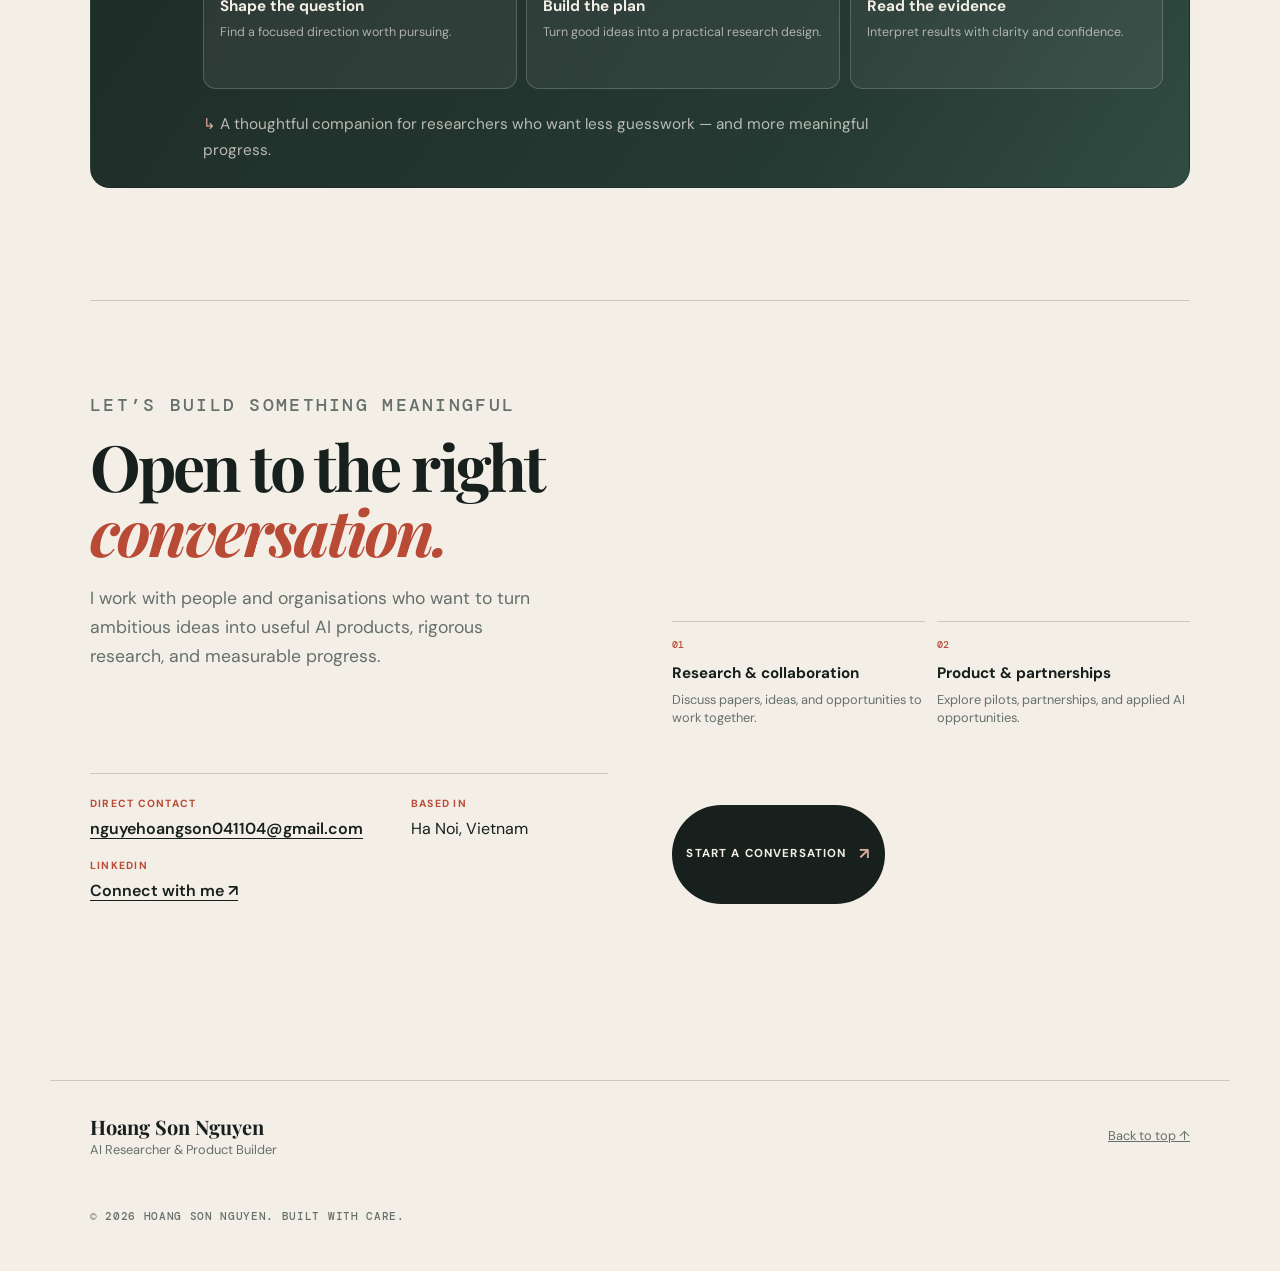
==== commit 8c07782f: "delete hometown" ====
--- a/index.html
+++ b/index.html
@@ -32,7 +32,6 @@
       <a href="research.html">Research</a>
       <a href="speechAI.html">Speech AI</a>
       <a href="research_guide.html">Research Guide</a>
-      <a href="miscellaneous.html">Miscellaneous</a>
       <a href="#contact">Contact</a>
     </nav>
 
@@ -126,18 +125,17 @@
         </div>
       </section>
 
-      <section id="misc" class="misc section-grid">
+      <section id="founder-note" class="misc section-grid">
         <div class="misc-card">
           <div class="misc-card-copy">
-            <p class="misc-kicker"><span></span> Beyond the lab</p>
-            <h2>A little corner<br /><em>of useful things.</em></h2>
-            <p class="misc-description">A curated collection of useful AI and machine learning resources, personal notes, stories from home, and recommendations for discovering Viet Nam.</p>
-            <a class="misc-cta" href="miscellaneous.html"><span>Explore the collection</span><strong>↗</strong></a>
+            <p class="misc-kicker"><span></span> A note on building</p>
+            <h2>Somewhere, something incredible<br /><em>is waiting to be known.</em></h2>
+            <p class="misc-description">In a startup, this idea becomes a daily practice: stay curious, look beyond the obvious, and keep moving toward the problem no one has solved well yet. The best products often begin as a small question — then grow through patient research, thoughtful execution, and the courage to keep discovering.</p>
           </div>
           <div class="misc-card-art" aria-hidden="true">
-            <span>AI / ML</span>
-            <strong>+</strong>
-            <span>HOME</span>
+            <span>QUESTION</span>
+            <strong>?</strong>
+            <span>DISCOVERY</span>
           </div>
         </div>
       </section>
--- a/styles.css
+++ b/styles.css
@@ -31,6 +31,8 @@
 @media (max-width:700px){.updates-content{padding:1.6rem 1.35rem 1.5rem}.updates-content h2{font-size:2.85rem}.updates-content .subheading{font-size:1rem}.timeline>div{min-height:0}.updates-footer a{margin:.75rem 0 0}}
 .misc-card{position:relative;isolation:isolate;display:grid;grid-template-columns:minmax(0,1fr) 230px;align-items:center;gap:3rem;overflow:hidden;min-height:360px;padding:3.2rem 3.5rem;background:linear-gradient(120deg,#1d2925 0%,#263a34 65%,#314c43 100%);color:var(--cream);box-shadow:0 20px 45px rgba(23,32,29,.14)}.misc-card::before{position:absolute;z-index:-1;top:-8rem;right:4rem;width:22rem;height:22rem;border:1px solid rgba(243,238,230,.16);border-radius:50%;box-shadow:0 0 0 2.5rem rgba(243,238,230,.035),0 0 0 5rem rgba(243,238,230,.025);content:""}.misc-card-copy{position:relative;z-index:1}.misc-kicker{display:flex;align-items:center;gap:.6rem;margin:0 0 1.25rem;color:#d9aa9d;font:500 .68rem "DM Mono",monospace;letter-spacing:.13em;text-transform:uppercase}.misc-kicker span{width:7px;height:7px;border-radius:50%;background:var(--accent);box-shadow:0 0 0 4px rgba(185,74,54,.2)}.misc-card h2{margin:0 0 1.25rem;color:var(--cream);font-size:clamp(2.5rem,4.5vw,4.3rem);line-height:.98}.misc-card h2 em{color:#d9aa9d;font-style:italic}.misc-description{max-width:550px;margin:0 0 2.35rem;color:rgba(243,238,230,.72);font-size:1.02rem;line-height:1.65}.misc-cta{display:inline-flex;align-items:center;gap:1rem;padding:.85rem 1.1rem;border:1px solid rgba(243,238,230,.35);border-radius:999px;color:var(--cream);font-size:.72rem;font-weight:700;letter-spacing:.1em;text-transform:uppercase;transition:background .2s ease,border-color .2s ease,transform .2s ease}.misc-cta strong{display:grid;place-items:center;width:1.6rem;height:1.6rem;border-radius:50%;background:var(--accent);font-size:1rem}.misc-cta:hover{border-color:var(--accent);background:rgba(243,238,230,.1);transform:translateY(-2px)}.misc-card-art{display:flex;flex-direction:column;align-items:center;justify-content:center;gap:1.5rem;width:190px;height:190px;border:1px solid rgba(243,238,230,.28);border-radius:50%;color:rgba(243,238,230,.78);font:500 .65rem "DM Mono",monospace;letter-spacing:.15em;text-align:center;transform:rotate(8deg)}.misc-card-art::before,.misc-card-art::after{position:absolute;width:18px;height:18px;border:1px solid #d9aa9d;content:""}.misc-card-art::before{border-right:0;border-bottom:0;transform:translate(-72px,-72px)}.misc-card-art::after{border-left:0;border-top:0;transform:translate(72px,72px)}.misc-card-art strong{color:#d9aa9d;font:700 2.4rem "Playfair Display",serif}.misc-card-art span{font-size:.62rem}
 @media (max-width:700px){.misc-card{display:block;min-height:0;padding:2.2rem 1.6rem}.misc-card::before{right:-10rem;top:8rem}.misc-card h2{font-size:2.8rem}.misc-description{font-size:.95rem;margin-bottom:1.8rem}.misc-card-art{width:145px;height:145px;margin:2.5rem auto 0}.misc-card-art::before{transform:translate(-55px,-55px)}.misc-card-art::after{transform:translate(55px,55px)}}
+.misc-card h2{font-size:clamp(1.7rem,2.8vw,2.8rem)}
+@media (max-width:700px){.misc-card h2{font-size:1.9rem}}
 .research-publication-intro{position:relative;padding-left:1.25rem}.research-publication-intro::before{position:absolute;top:.2rem;bottom:.2rem;left:0;width:2px;background:var(--accent);content:""}.research-kicker{margin:0 0 .65rem;color:var(--accent);font:500 .68rem "DM Mono",monospace;letter-spacing:.13em;text-transform:uppercase}.research-publication-intro h2{max-width:620px;font-size:clamp(2.6rem,5vw,4.6rem);line-height:.98}.research-publication-intro .publication-note{max-width:620px;font-size:1.04rem;line-height:1.65}.research-paper-list{position:relative;gap:1.5rem}.publication-card{min-height:345px;padding:1.65rem;background:linear-gradient(145deg,rgba(255,255,255,.7),rgba(232,224,213,.58));box-shadow:0 16px 36px rgba(23,32,29,.07)}.publication-card::after{align-self:flex-end;margin-top:1.5rem;color:var(--accent);content:"Read paper  ↗";font:700 .68rem "DM Mono",monospace;letter-spacing:.1em;text-transform:uppercase}.publication-card .paper-conference{align-items:center}.publication-card .paper-conference>span{max-width:190px;text-align:right;font-size:.62rem;line-height:1.5}.publication-card .paper-conference strong{font-size:1.15rem;letter-spacing:.08em}.publication-card .paper-conference>div span{color:var(--accent)}.publication-card h3{font-size:clamp(1.45rem,2.4vw,2.15rem);line-height:1.08}.publication-card h3 a{background:linear-gradient(transparent 88%,rgba(185,74,54,.3) 0);transition:background .2s ease,color .2s ease}.publication-card h3 a:hover{background:linear-gradient(transparent 70%,rgba(185,74,54,.3) 0)}.publication-card .research-paper-content p{font-size:.84rem}.community-section{padding:2rem 1.5rem 0;border:1px solid var(--line);border-radius:1.25rem;background:rgba(255,255,255,.18)}.community-section h2{margin-bottom:1.5rem}.community-grid{border-top:1px solid var(--line);gap:3rem}.community-group li{transition:padding .2s ease}.community-group li:hover{padding-left:.5rem}.community-group li strong{font-size:1.05rem}
 .publication-card{position:relative;overflow:visible}.publication-card .paper-conference{position:relative}.publication-card .paper-type{transition:opacity .2s ease}.publication-card .paper-ranking{position:absolute;z-index:2;top:2.9rem;right:0;max-width:255px;padding:.65rem .8rem;border:1px solid rgba(185,74,54,.35);border-radius:.65rem;background:var(--ink);box-shadow:0 10px 24px rgba(23,32,29,.16);color:var(--cream);font:500 .62rem/1.45 "DM Mono",monospace;letter-spacing:.03em;text-align:left;opacity:0;pointer-events:none;transform:translateY(-5px);transition:opacity .2s ease,transform .2s ease}.publication-card:hover .paper-ranking,.publication-card:focus-within .paper-ranking{opacity:1;transform:translateY(0)}.publication-card:hover .paper-type{color:var(--accent)}
 @media (max-width:700px){.research-publication-intro{padding-left:1rem}.research-publication-intro h2{font-size:2.9rem}.publication-card{min-height:300px;padding:1.3rem}.publication-card .paper-conference>span{max-width:150px;text-align:left}.community-section{padding:1.5rem 1rem 0}.community-grid{gap:1rem}.community-group li:hover{padding-left:0}}
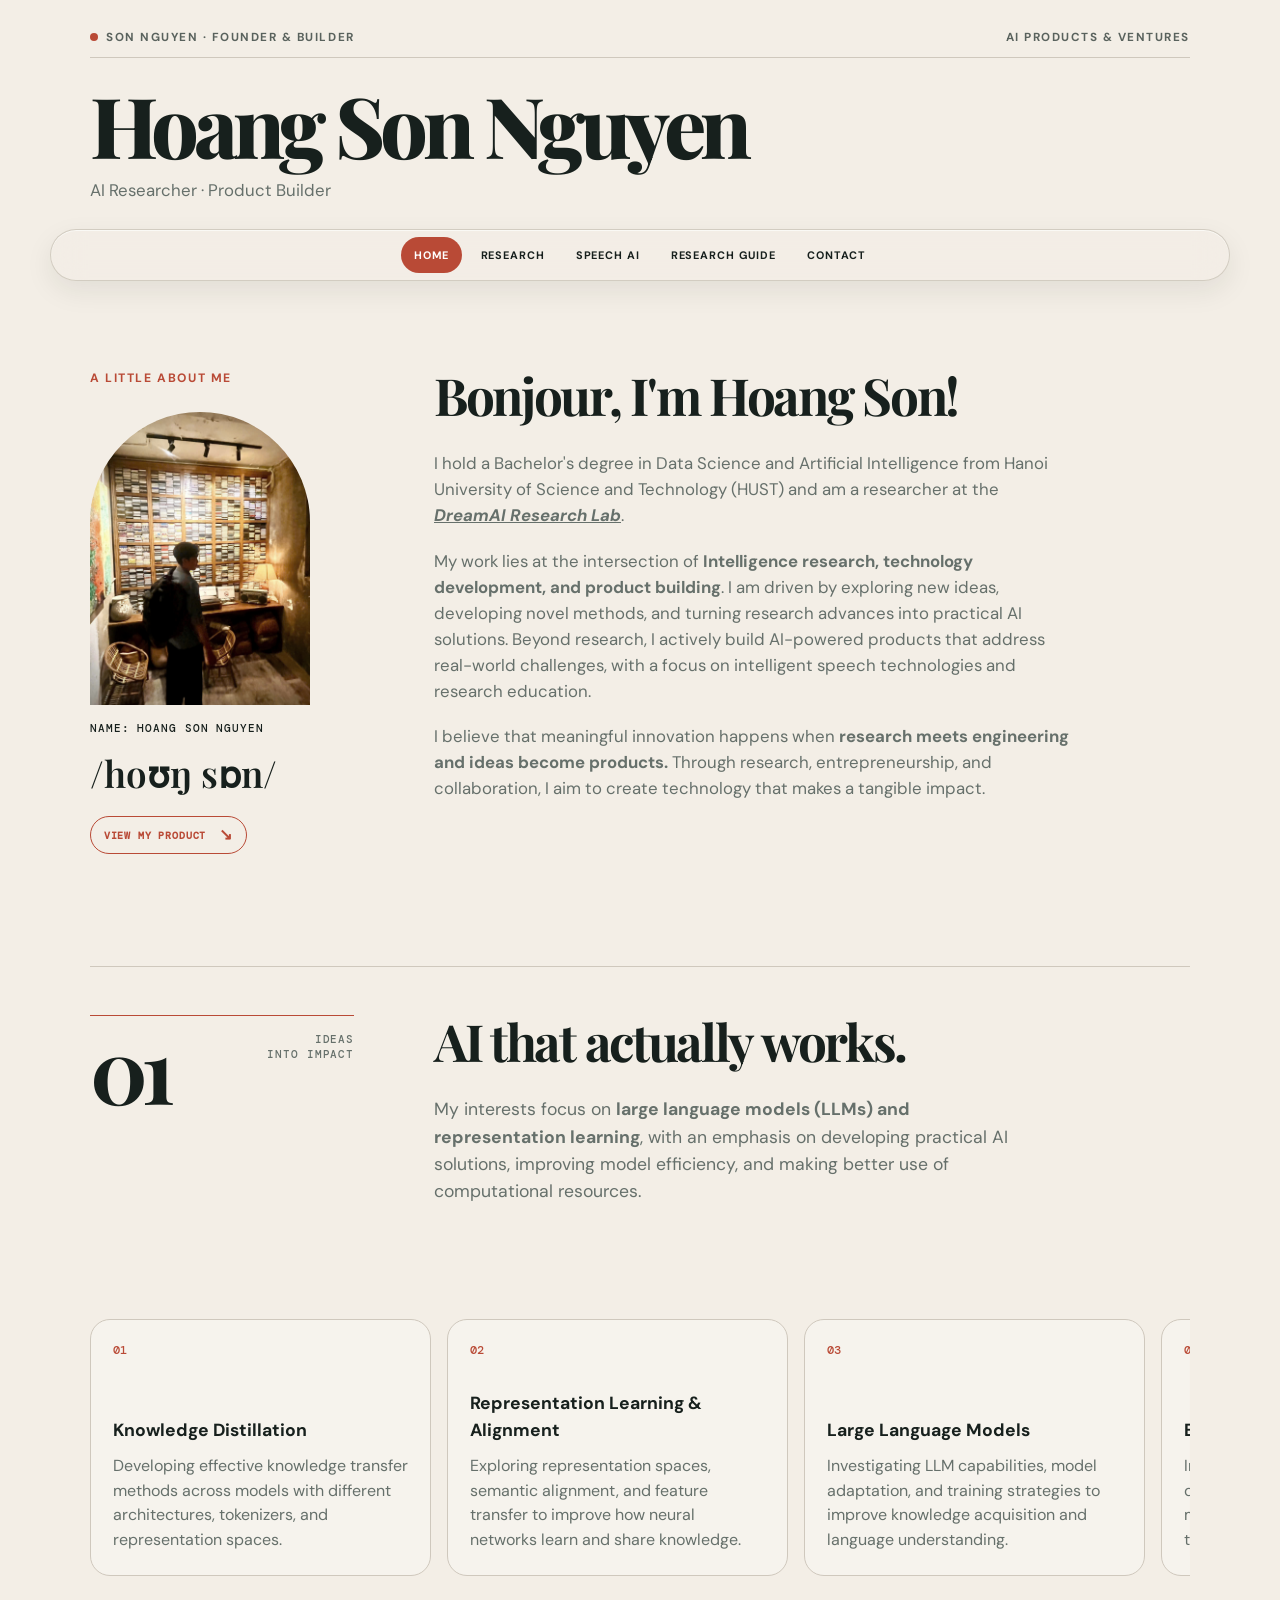
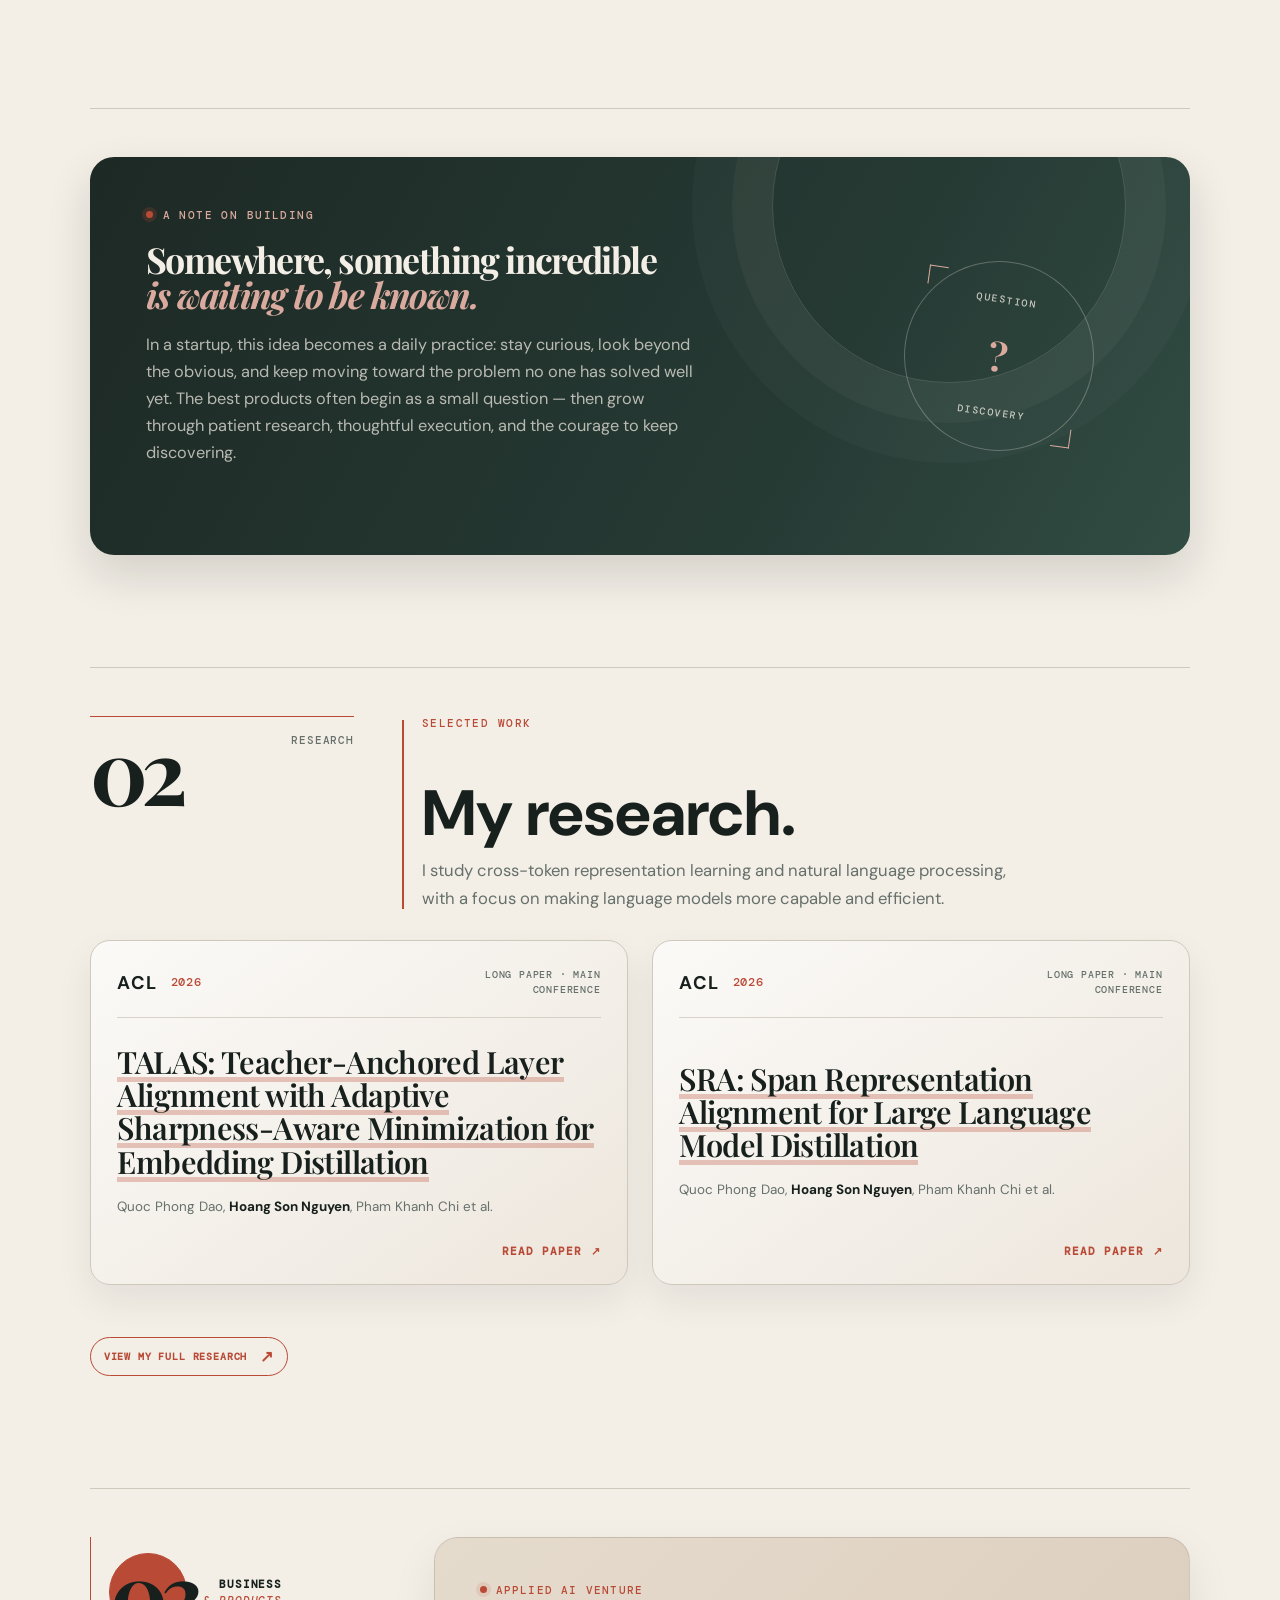
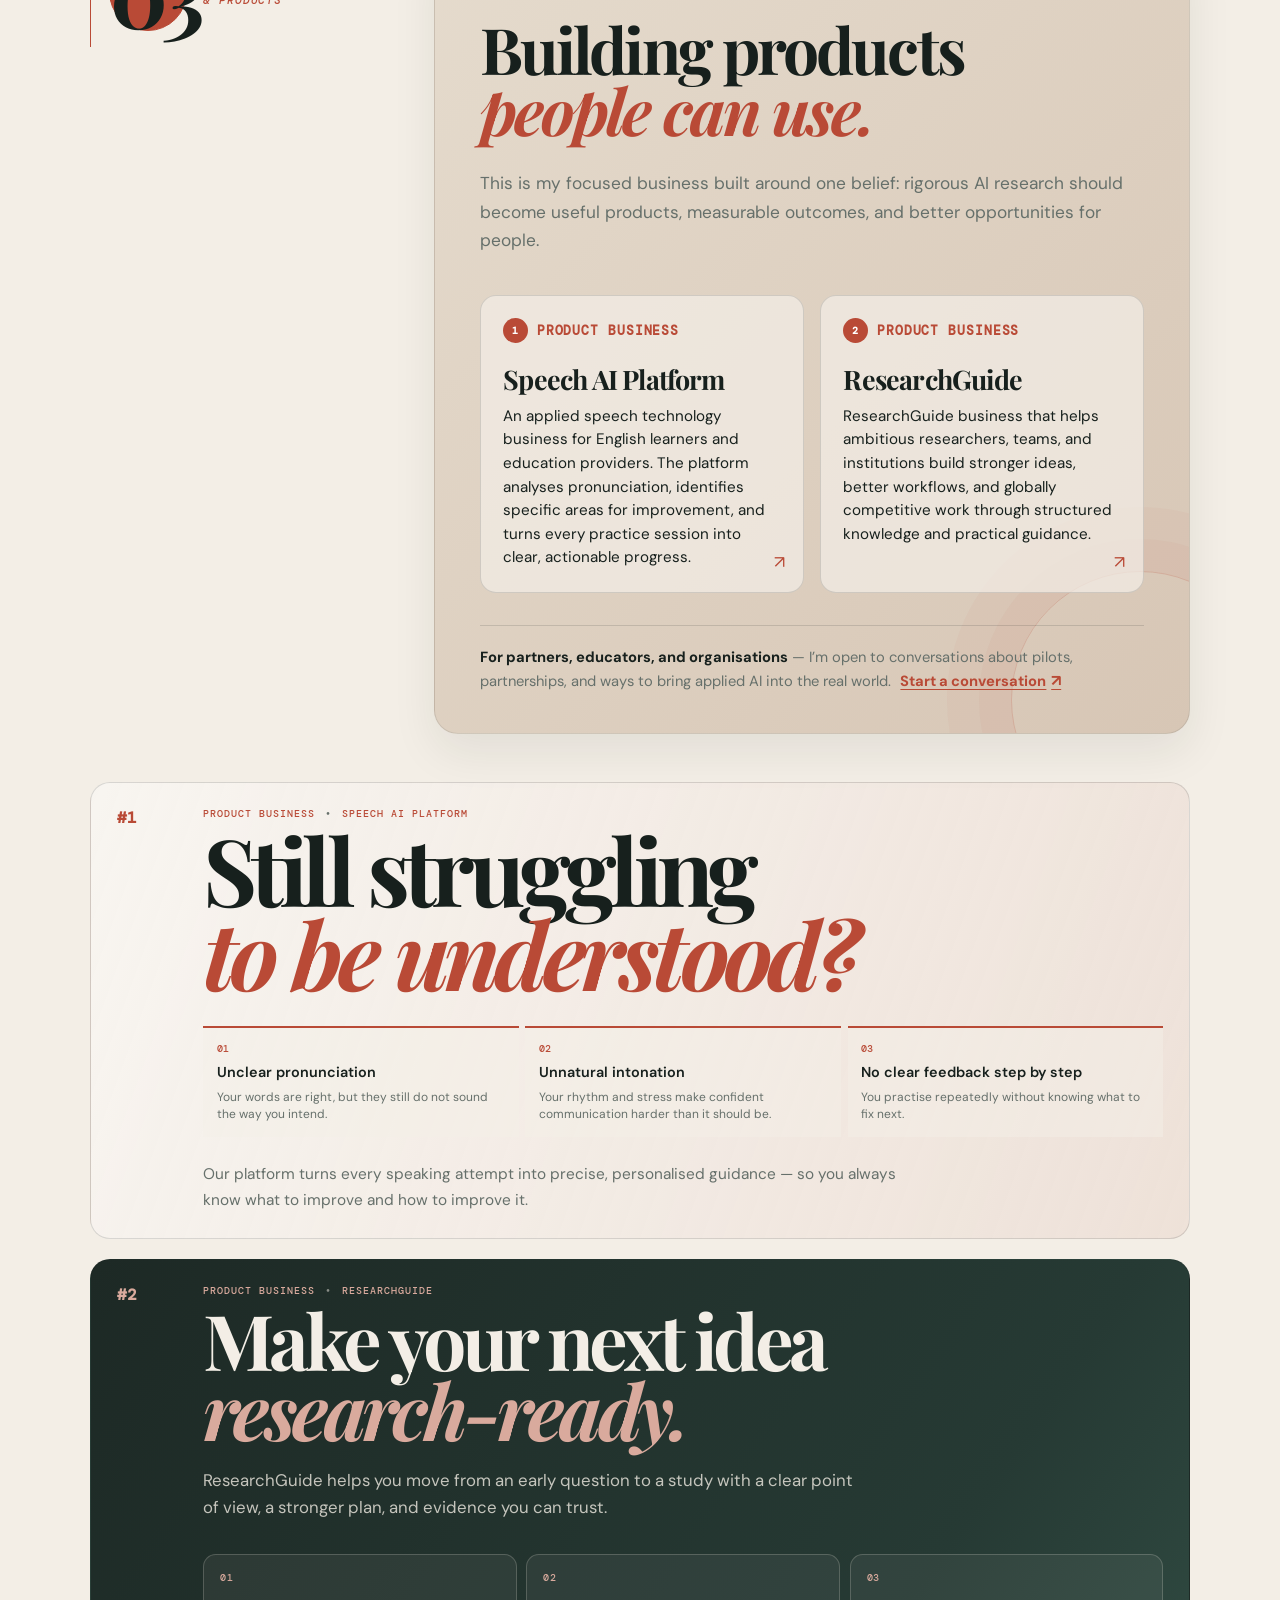
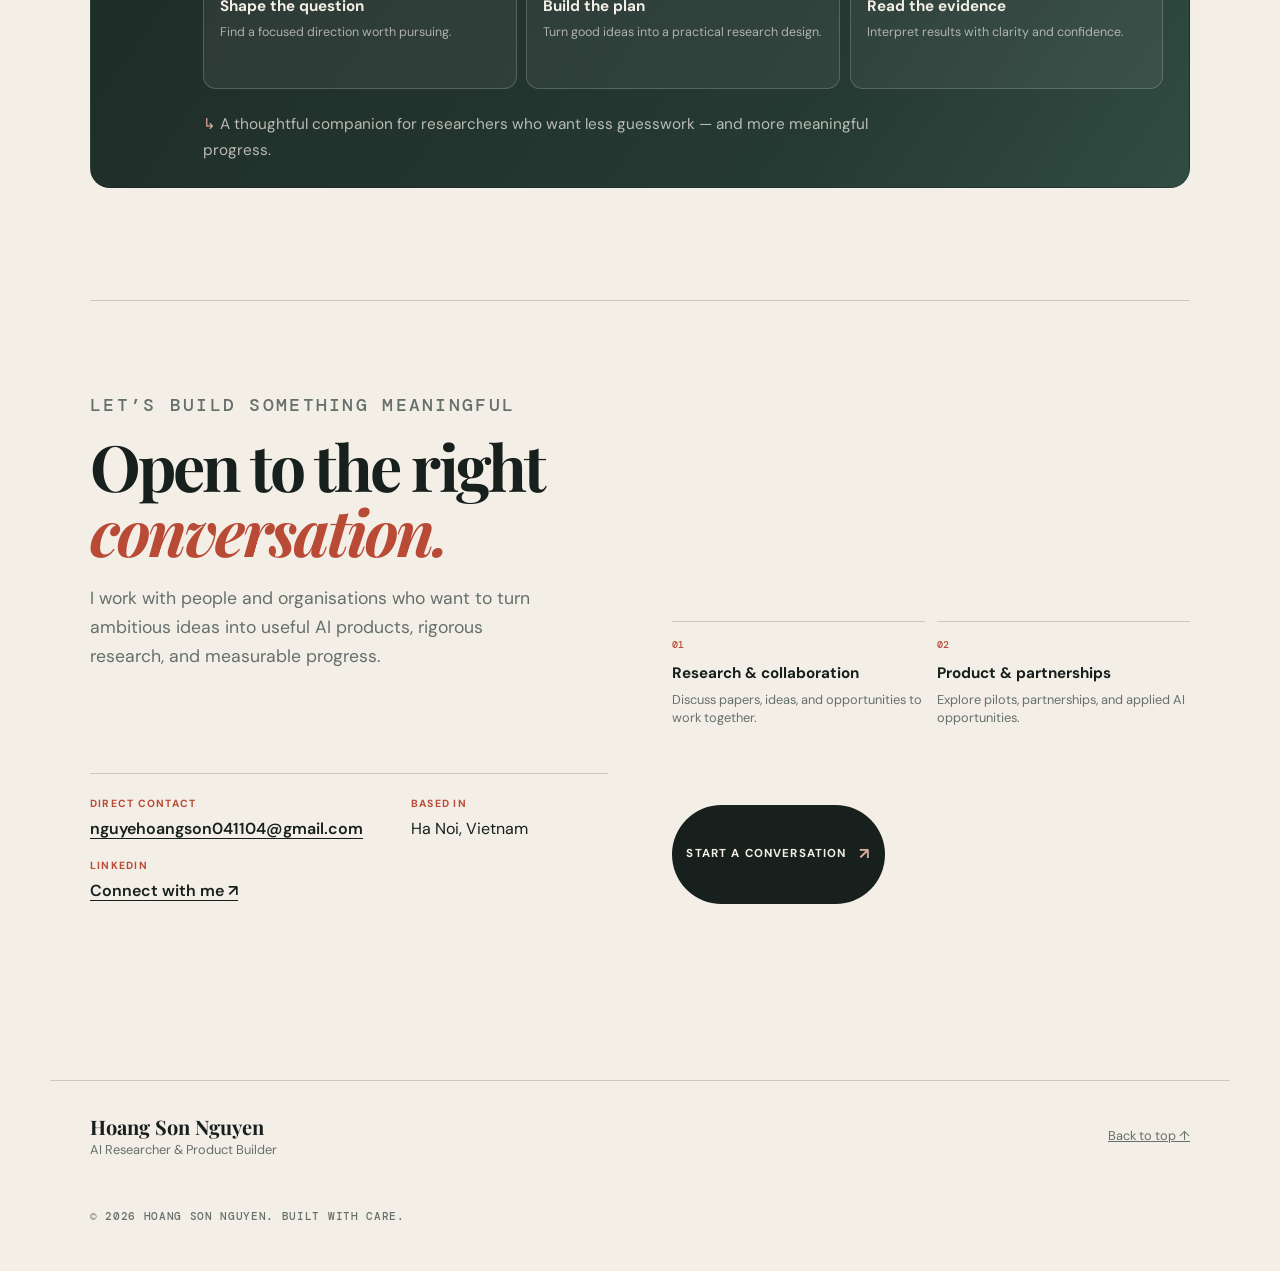
==== commit 5bc9aa77: "new" ====
--- a/index.html
+++ b/index.html
@@ -230,22 +230,22 @@
           <h2>Building products<br /><em>people can use.</em></h2>
           <p class="subheading">This is my focused business built around one belief: rigorous AI research should become useful products, measurable outcomes, and better opportunities for people.</p>
           <div class="timeline">
-            <article class="business-offering">
+            <a class="business-offering" href="speechAI.html" aria-label="Open Speech AI Platform">
               <time><span>1</span> Product business</time>
               <h3>Speech AI Platform</h3>
               <p>An applied speech technology business for English learners and education providers. The platform analyses pronunciation, identifies specific areas for improvement, and turns every practice session into clear, actionable progress.</p>
-            </article>
-            <article class="business-offering">
+            </a>
+            <a class="business-offering" href="research_guide.html" aria-label="Open ResearchGuide">
               <time><span>2</span> Product business</time>
               <h3>ResearchGuide</h3>
               <p>ResearchGuide business that helps ambitious researchers, teams, and institutions build stronger ideas, better workflows, and globally competitive work through structured knowledge and practical guidance.</p>
-            </article>
+            </a>
           </div>
           <p class="updates-footer"><strong>For partners, educators, and organisations</strong> — I’m open to conversations about pilots, partnerships, and ways to bring applied AI into the real world. <a href="#contact">Start a conversation <span>↗</span></a></p>
         </div>
         <div class="business-details">
           <section class="business-detail business-detail-speech" aria-labelledby="speech-business-title">
-            <div class="business-detail-number">03.1</div>
+            <div class="business-detail-number">#1</div>
             <div class="business-detail-body">
               <p class="business-detail-kicker">Product business <span>•</span> Speech AI Platform</p>
               <h3 id="speech-business-title">Still struggling<br /><em>to be understood?</em></h3>
@@ -258,7 +258,7 @@
             </div>
           </section>
           <section class="business-detail business-detail-research" aria-labelledby="research-business-title">
-            <div class="business-detail-number">03.2</div>
+            <div class="business-detail-number">#2</div>
             <div class="business-detail-body">
               <p class="business-detail-kicker">Product business <span>•</span> ResearchGuide</p>
               <h3 id="research-business-title">Make your next idea<br /><em>research-ready.</em></h3>
--- a/styles.css
+++ b/styles.css
@@ -33,6 +33,11 @@
 @media (max-width:700px){.misc-card{display:block;min-height:0;padding:2.2rem 1.6rem}.misc-card::before{right:-10rem;top:8rem}.misc-card h2{font-size:2.8rem}.misc-description{font-size:.95rem;margin-bottom:1.8rem}.misc-card-art{width:145px;height:145px;margin:2.5rem auto 0}.misc-card-art::before{transform:translate(-55px,-55px)}.misc-card-art::after{transform:translate(55px,55px)}}
 .misc-card h2{font-size:clamp(1.7rem,2.8vw,2.8rem)}
 @media (max-width:700px){.misc-card h2{font-size:1.9rem}}
+.timeline a.business-offering,.timeline a.business-offering:visited{display:block;color:inherit;text-decoration:none;cursor:pointer}.business-offering h3,.business-offering p{transition:color .25s ease}.business-offering:hover h3{color:var(--accent)}.business-offering:focus-visible{outline:2px solid var(--accent);outline-offset:6px}
+.product-page-main{max-width:1180px;margin:0 auto;padding:4rem 6vw 7rem}.product-back-link{display:inline-block;color:var(--muted);font:500 .72rem/1 "DM Mono",monospace;letter-spacing:.08em;text-transform:uppercase;text-decoration:none;margin-bottom:3rem}.product-back-link:hover{color:var(--accent)}.product-hero{padding:clamp(2rem,6vw,5.5rem);color:#fff;position:relative;overflow:hidden}.product-hero-speech{background:linear-gradient(120deg,#1d2925,#2d4a3f)}.product-hero-guide{background:linear-gradient(120deg,#9f402f,#c56d4f)}.product-hero::after{content:"";position:absolute;width:18rem;height:18rem;border:1px solid rgba(255,255,255,.25);border-radius:50%;right:-5rem;bottom:-9rem}.product-kicker{font:500 .72rem/1.3 "DM Mono",monospace;letter-spacing:.09em;text-transform:uppercase}.product-hero .product-kicker{color:#f3c4a9}.product-hero h2{max-width:850px;margin:2.5rem 0 1.5rem;font:700 clamp(3rem,8vw,7.4rem)/.95 "Playfair Display",serif;letter-spacing:-.055em}.product-hero h2 em{font-weight:600;color:#f3c4a9}.product-lead{max-width:620px;margin:0;font-size:clamp(1rem,1.5vw,1.25rem);line-height:1.7;color:rgba(255,255,255,.83)}.product-content{padding:clamp(3rem,7vw,7rem) 0}.product-content>.product-kicker{color:var(--accent)}.product-content h3{margin:1.5rem 0 3rem;font:700 clamp(2.4rem,5vw,5rem)/1 "Playfair Display",serif;letter-spacing:-.045em}.product-feature-grid{display:grid;grid-template-columns:repeat(3,1fr);border-top:1px solid var(--line)}.product-feature-grid>div{padding:2rem 1.5rem 1rem 0;border-right:1px solid var(--line)}.product-feature-grid>div+div{padding-left:1.5rem}.product-feature-grid>div:last-child{border-right:0}.product-feature-grid span{display:block;color:var(--accent);font:500 .72rem/1 "DM Mono",monospace;margin-bottom:2.5rem}.product-feature-grid strong{display:block;font:600 1.1rem/1.2 "DM Sans",sans-serif}.product-feature-grid p{max-width:25ch;color:var(--muted);line-height:1.6}@media (max-width:700px){.product-page-main{padding:2.5rem 1.2rem 4rem}.product-back-link{margin-bottom:2rem}.product-hero{padding:2rem 1.4rem 3rem}.product-hero h2{font-size:3.25rem;margin-top:2rem}.product-feature-grid{grid-template-columns:1fr}.product-feature-grid>div,.product-feature-grid>div+div{padding:1.5rem 0;border-right:0;border-bottom:1px solid var(--line)}.product-feature-grid>div:last-child{border-bottom:0}.product-feature-grid span{margin-bottom:1.25rem}}
+.speech-demo{border-top:1px solid var(--line)}.speech-demo-grid{display:grid;grid-template-columns:repeat(3,minmax(0,1fr));gap:1.25rem}.speech-demo figure{margin:0}.speech-demo img{display:block;width:100%;aspect-ratio:4/3;object-fit:cover;object-position:top;border:1px solid var(--line);border-radius:1rem;background:#fff;box-shadow:0 12px 30px rgba(23,32,29,.07)}.speech-demo figcaption{margin-top:.8rem;color:var(--muted);font:500 .72rem "DM Mono",monospace;text-transform:uppercase;letter-spacing:.07em}.speech-demo-coming{margin:2.5rem 0 0;color:var(--accent);font:500 .8rem "DM Mono",monospace;text-transform:uppercase;letter-spacing:.14em}@media (max-width:700px){.speech-demo-grid{grid-template-columns:1fr;gap:2rem}.speech-demo img{aspect-ratio:auto;max-height:360px;object-fit:contain}}
+.speech-demo-grid{display:grid;grid-template-columns:repeat(12,minmax(0,1fr));gap:1.25rem;align-items:start}.speech-demo-card{min-width:0;margin:0;padding:1rem;border:1px solid rgba(207,200,189,.9);border-radius:1.35rem;background:linear-gradient(145deg,rgba(255,255,255,.72),rgba(232,224,213,.62));box-shadow:0 18px 38px rgba(23,32,29,.07);transition:transform .3s ease,box-shadow .3s ease,border-color .3s ease}.speech-demo-card:hover{transform:translateY(-7px);border-color:var(--accent);box-shadow:0 24px 44px rgba(23,32,29,.13)}.speech-demo-card-full{grid-column:2/span 10;order:-1}.speech-demo-card-word{grid-column:span 5}.speech-demo-card-phoneme{grid-column:span 7;margin-top:3rem}.speech-demo-card-intonation{grid-column:1/-1;margin-top:1rem}.speech-demo-image{display:flex;align-items:center;justify-content:center;min-height:188px;overflow:hidden;border-radius:.85rem;background:#202b27;padding:.85rem}.speech-demo-image img{display:block;width:100%;height:auto;max-height:300px;object-fit:contain;object-position:center;border:0;border-radius:.45rem;background:#fff;box-shadow:0 7px 18px rgba(0,0,0,.18)}.speech-demo-card-full .speech-demo-image{min-height:360px}.speech-demo-card-full .speech-demo-image img{max-height:620px}.speech-demo-card-intonation .speech-demo-image{min-height:0;padding:1.25rem}.speech-demo-card-intonation .speech-demo-image img{width:100%;max-height:none}.speech-demo figcaption{display:grid;grid-template-columns:2rem 1fr;column-gap:.7rem;row-gap:.3rem;margin:1.1rem .15rem .2rem;color:var(--ink);font:normal inherit;text-transform:none;letter-spacing:normal}.speech-demo figcaption span{grid-row:span 2;color:var(--accent);font:500 .7rem "DM Mono",monospace}.speech-demo figcaption strong{font:600 1rem "DM Sans",sans-serif}.speech-demo figcaption small{color:var(--muted);font-size:.82rem;line-height:1.45}@media (max-width:700px){.speech-demo-grid{grid-template-columns:1fr;gap:1rem}.speech-demo-card-full,.speech-demo-card-word,.speech-demo-card-phoneme,.speech-demo-card-intonation{grid-column:auto;margin-top:0}.speech-demo-image,.speech-demo-card-full .speech-demo-image,.speech-demo-card-intonation .speech-demo-image{min-height:0;padding:.65rem}.speech-demo-image img{max-height:340px}.speech-demo-card-full .speech-demo-image img{max-height:470px}}
+.product-coming-soon{padding-top:clamp(4rem,8vw,8rem);padding-bottom:clamp(5rem,10vw,10rem)}.coming-soon-label{display:flex;align-items:center;gap:.8rem;margin:0;color:var(--accent);font:500 1rem "DM Mono",monospace;letter-spacing:.14em;text-transform:uppercase}.coming-soon-label span{width:9px;height:9px;border-radius:50%;background:var(--accent);box-shadow:0 0 0 6px rgba(185,74,54,.12)}
 .research-publication-intro{position:relative;padding-left:1.25rem}.research-publication-intro::before{position:absolute;top:.2rem;bottom:.2rem;left:0;width:2px;background:var(--accent);content:""}.research-kicker{margin:0 0 .65rem;color:var(--accent);font:500 .68rem "DM Mono",monospace;letter-spacing:.13em;text-transform:uppercase}.research-publication-intro h2{max-width:620px;font-size:clamp(2.6rem,5vw,4.6rem);line-height:.98}.research-publication-intro .publication-note{max-width:620px;font-size:1.04rem;line-height:1.65}.research-paper-list{position:relative;gap:1.5rem}.publication-card{min-height:345px;padding:1.65rem;background:linear-gradient(145deg,rgba(255,255,255,.7),rgba(232,224,213,.58));box-shadow:0 16px 36px rgba(23,32,29,.07)}.publication-card::after{align-self:flex-end;margin-top:1.5rem;color:var(--accent);content:"Read paper  ↗";font:700 .68rem "DM Mono",monospace;letter-spacing:.1em;text-transform:uppercase}.publication-card .paper-conference{align-items:center}.publication-card .paper-conference>span{max-width:190px;text-align:right;font-size:.62rem;line-height:1.5}.publication-card .paper-conference strong{font-size:1.15rem;letter-spacing:.08em}.publication-card .paper-conference>div span{color:var(--accent)}.publication-card h3{font-size:clamp(1.45rem,2.4vw,2.15rem);line-height:1.08}.publication-card h3 a{background:linear-gradient(transparent 88%,rgba(185,74,54,.3) 0);transition:background .2s ease,color .2s ease}.publication-card h3 a:hover{background:linear-gradient(transparent 70%,rgba(185,74,54,.3) 0)}.publication-card .research-paper-content p{font-size:.84rem}.community-section{padding:2rem 1.5rem 0;border:1px solid var(--line);border-radius:1.25rem;background:rgba(255,255,255,.18)}.community-section h2{margin-bottom:1.5rem}.community-grid{border-top:1px solid var(--line);gap:3rem}.community-group li{transition:padding .2s ease}.community-group li:hover{padding-left:.5rem}.community-group li strong{font-size:1.05rem}
 .publication-card{position:relative;overflow:visible}.publication-card .paper-conference{position:relative}.publication-card .paper-type{transition:opacity .2s ease}.publication-card .paper-ranking{position:absolute;z-index:2;top:2.9rem;right:0;max-width:255px;padding:.65rem .8rem;border:1px solid rgba(185,74,54,.35);border-radius:.65rem;background:var(--ink);box-shadow:0 10px 24px rgba(23,32,29,.16);color:var(--cream);font:500 .62rem/1.45 "DM Mono",monospace;letter-spacing:.03em;text-align:left;opacity:0;pointer-events:none;transform:translateY(-5px);transition:opacity .2s ease,transform .2s ease}.publication-card:hover .paper-ranking,.publication-card:focus-within .paper-ranking{opacity:1;transform:translateY(0)}.publication-card:hover .paper-type{color:var(--accent)}
 @media (max-width:700px){.research-publication-intro{padding-left:1rem}.research-publication-intro h2{font-size:2.9rem}.publication-card{min-height:300px;padding:1.3rem}.publication-card .paper-conference>span{max-width:150px;text-align:left}.community-section{padding:1.5rem 1rem 0}.community-grid{gap:1rem}.community-group li:hover{padding-left:0}}
